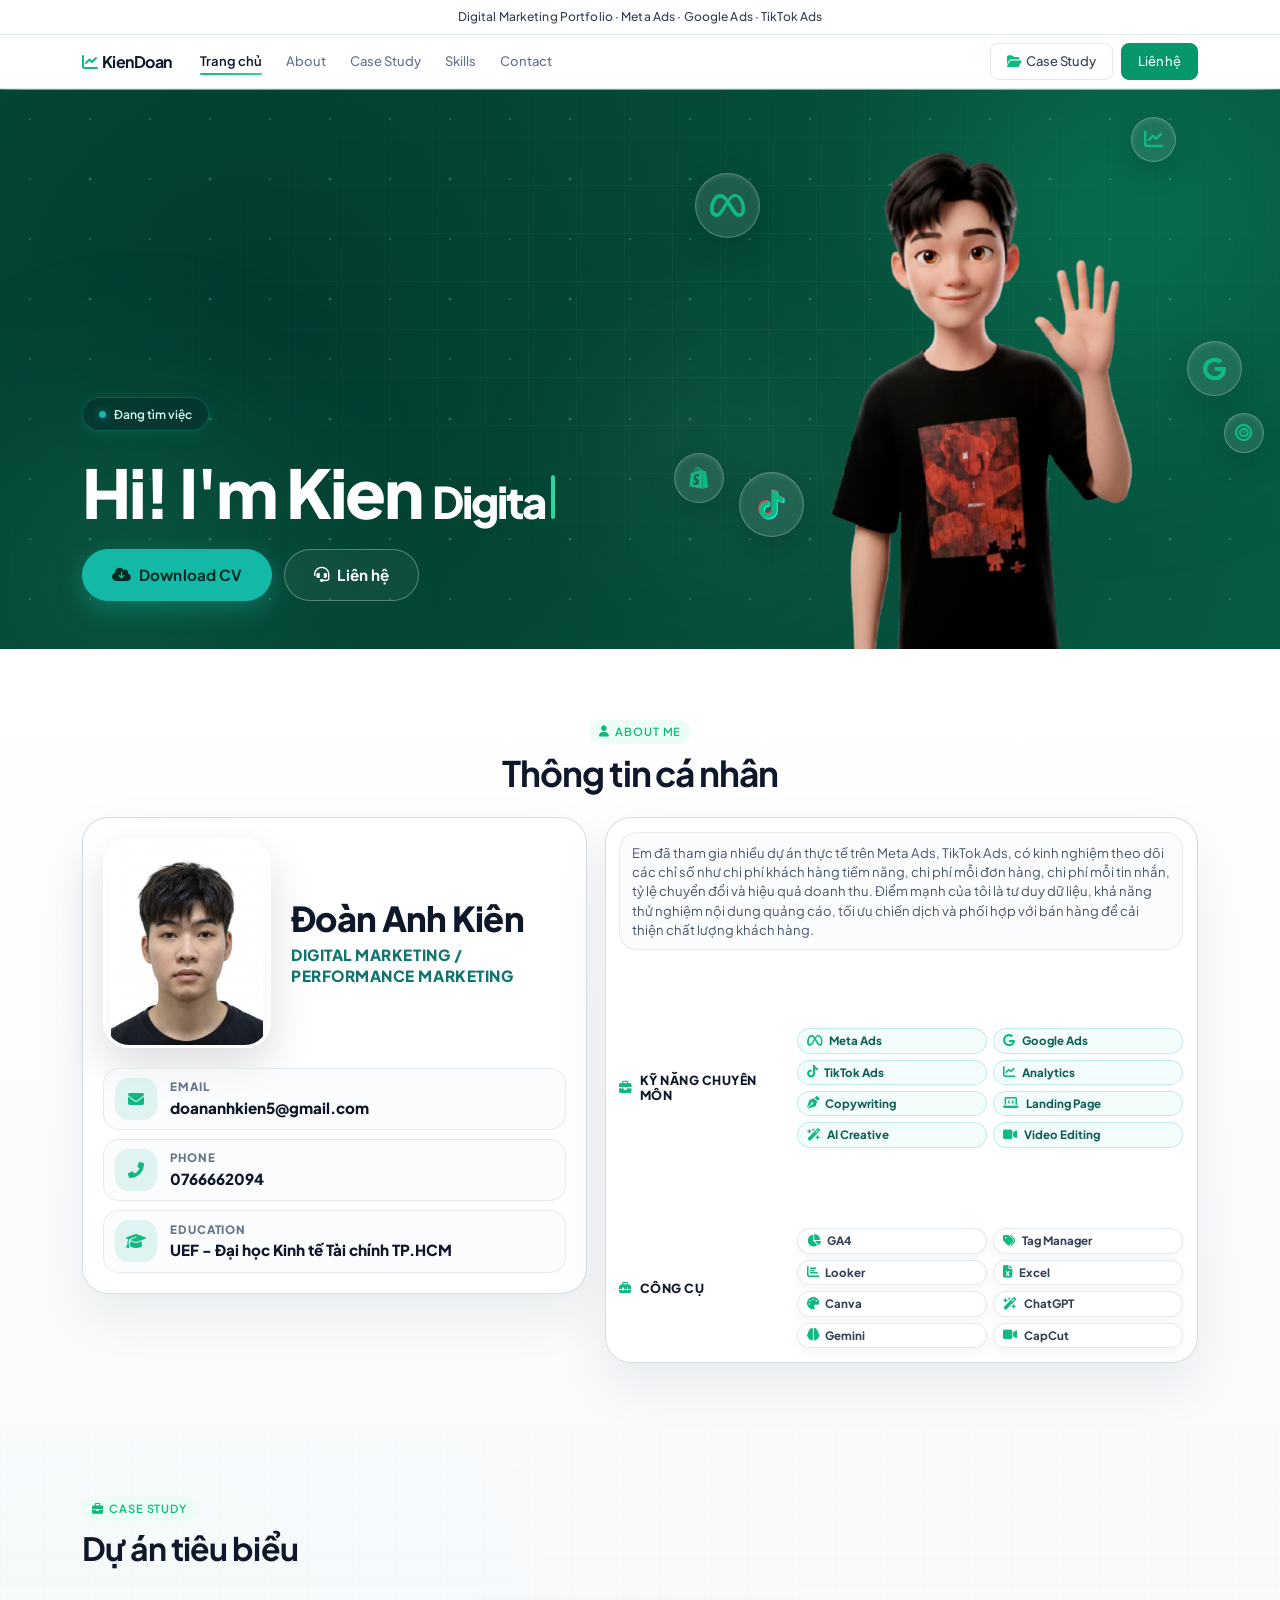
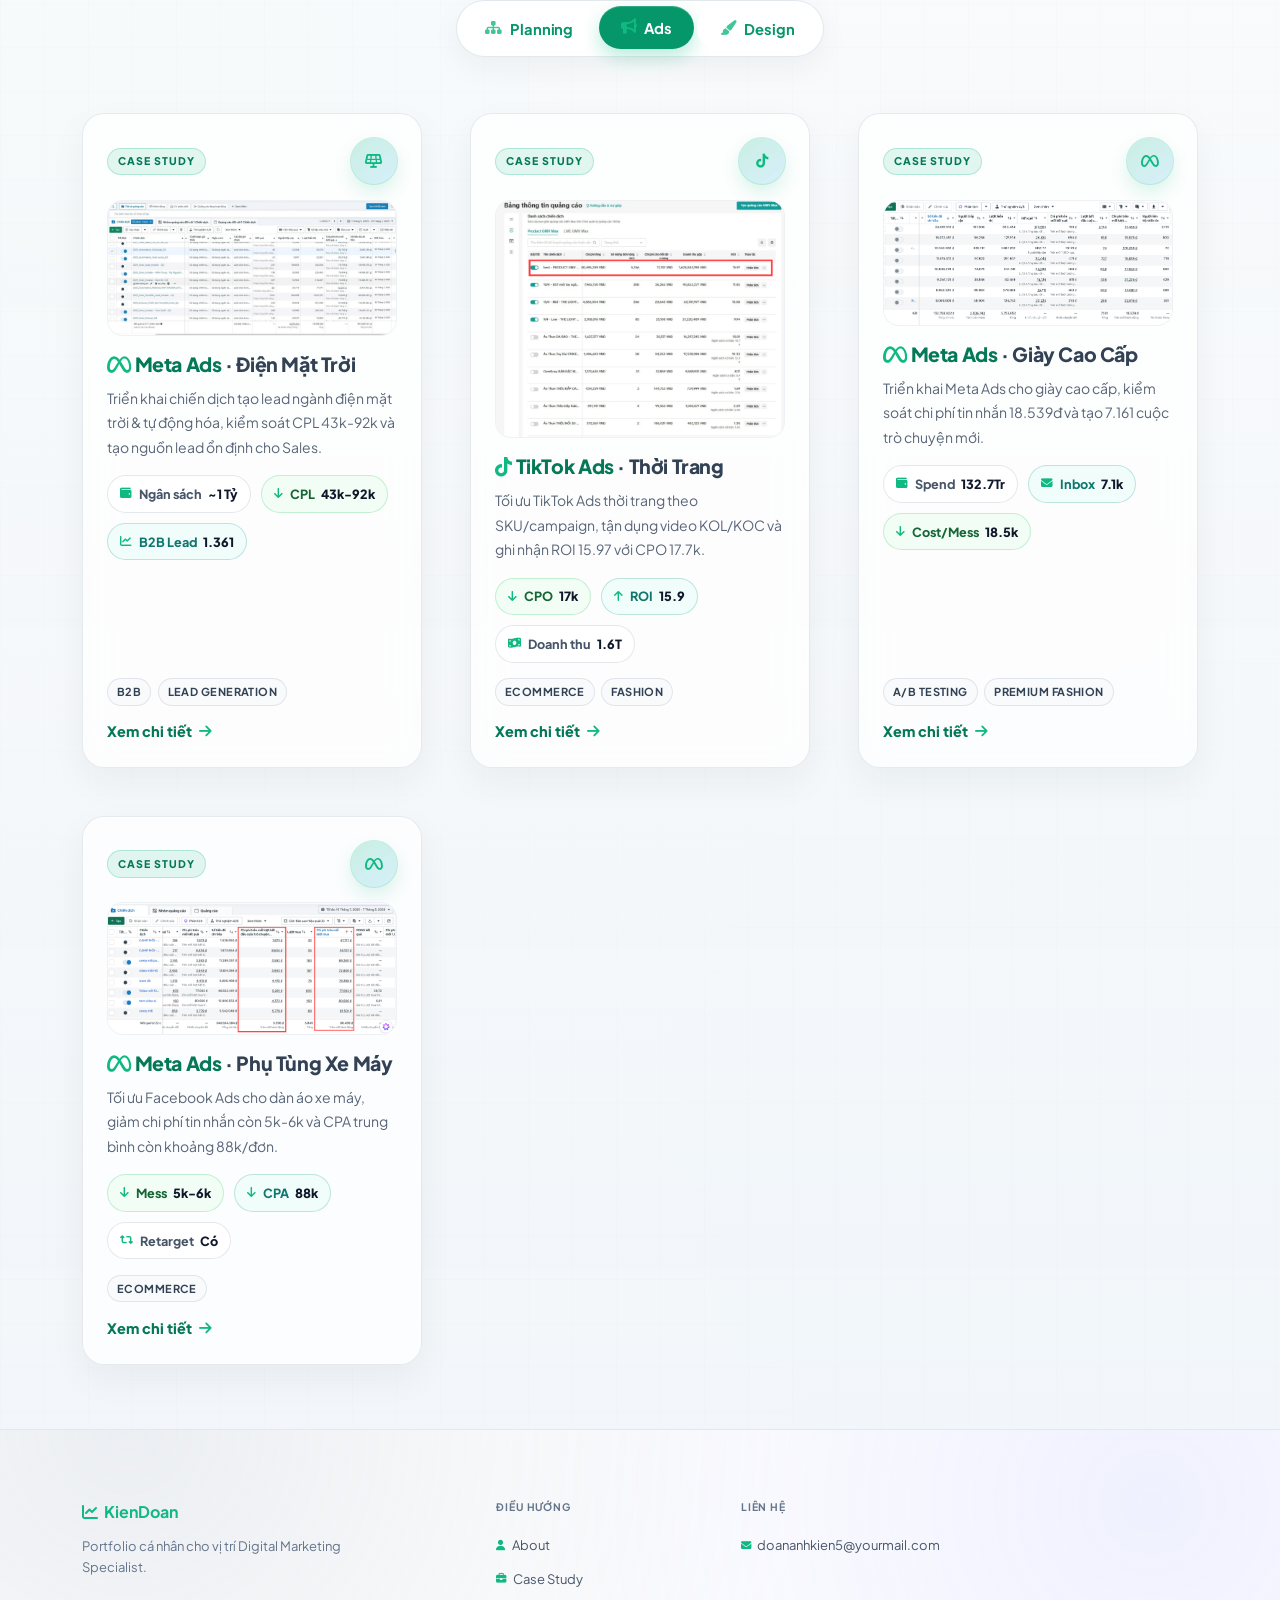
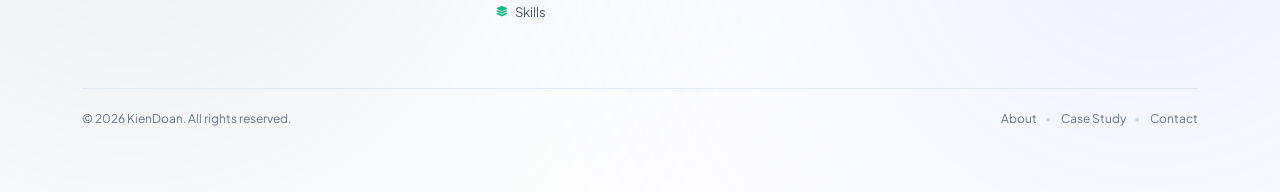
==== index.html @ 092d6418 "Update index.html" ====
<!DOCTYPE html>
<html lang="vi">

<head>
    <!-- Event snippet for Lượt mua hàng conversion page
In your html page, add the snippet and call gtag_report_conversion when someone clicks on the chosen link or button. -->

    <!-- Google tag (gtag.js) -->
    <script async src="https://www.googletagmanager.com/gtag/js?id=AW-17994865729"></script>
    <script>
        window.dataLayer = window.dataLayer || [];
        function gtag() { dataLayer.push(arguments); }
        gtag('js', new Date());

        gtag('config', 'AW-17994865729');
    </script>
    <meta charset="UTF-8">
    <link rel="icon" type="image/svg+xml" href="assets/img/favicon.svg">
    <meta name="viewport" content="width=device-width,initial-scale=1.0">
    <title>Portfolio | Kien Doan </title>
    <meta name="description"
        content="Portfolio cá nhân của Kien Doan - Digital Marketing Specialist. Meta Ads, Google Ads, TikTok Ads, tracking và tối ưu chuyển đổi.">
    <meta name="keywords"
        content="portfolio digital marketing, digital marketing specialist, meta ads, google ads, tiktok ads, conversion optimization">
    <meta name="author" content="Kien Doan">
    <meta name="robots" content="index, follow">
    <meta name="revisit-after" content="1 day">
    <meta name="language" content="Vietnamese">
    <meta name="geo.region" content="VN">
    <meta name="geo.country" content="Vietnam">

    <!-- Open Graph (Facebook/Zalo) -->
    <meta property="og:type" content="website">
    <meta property="og:url" content="https://kiendoan.com/">
    <meta property="og:title" content="Portfolio | Kien Doan - Digital Marketing Specialist">
    <meta property="og:description"
        content="Case study thực chiến về Meta Ads, Google Ads, TikTok Ads và tối ưu chuyển đổi.">
    <meta property="og:image" content="https://kiendoan.com/assets/img/favicon.svg">
    <meta property="og:site_name" content="Kien Doan Portfolio">
    <meta property="og:locale" content="vi_VN">

    <!-- Twitter Card -->
    <meta name="twitter:card" content="summary_large_image">
    <meta name="twitter:url" content="https://kiendoan.com/">
    <meta name="twitter:title" content="Portfolio | Kien Doan - Digital Marketing Specialist">
    <meta name="twitter:description"
        content="Portfolio cá nhân với dự án thực chiến và KPI rõ ràng cho nhà tuyển dụng.">
    <meta name="twitter:image" content="https://kiendoan.com/assets/img/og-image.png">

    <!-- Canonical URL -->
    <link rel="canonical" href="https://kiendoan.com/">

    <!-- Preconnect & Preload -->
    <link rel="preconnect" href="https://fonts.googleapis.com">
    <link rel="preconnect" href="https://fonts.gstatic.com" crossorigin>
    <link rel="preload"
        href="https://fonts.googleapis.com/css2?family=Plus+Jakarta+Sans:wght@300;400;500;600;700;800;900&display=swap"
        as="style">
    <link
        href="https://fonts.googleapis.com/css2?family=Plus+Jakarta+Sans:wght@300;400;500;600;700;800;900&display=swap"
        rel="stylesheet">
    <!-- Google tag (gtag.js) -->
    <script async src="https://www.googletagmanager.com/gtag/js?id=AW-17994865729"></script>
    <script>
        window.dataLayer = window.dataLayer || [];
        function gtag() { dataLayer.push(arguments); }
        gtag('js', new Date());

        gtag('config', 'AW-17994865729');
    </script>
    <!-- Schema.org Person -->
    <script type="application/ld+json">
    {
      "@context": "https://schema.org",
      "@type": "Person",
      "name": "Kien Doan",
      "url": "https://kiendoan.com",
      "logo": "https://kiendoan.com/assets/img/favicon.svg",
      "description": "Digital Marketing Specialist với kinh nghiệm Meta Ads, Google Ads, TikTok Ads và tối ưu chuyển đổi.",
      "sameAs": [
        "https://www.facebook.com/kiendoan"
      ],
      "contactPoint": {
        "@type": "ContactPoint",
        "email": "hello@yourmail.com",
        "contactType": "business",
        "availableLanguage": "Vietnamese"
      },
      "address": {
        "@type": "PostalAddress",
        "addressCountry": "VN",
        "addressRegion": "Ho Chi Minh City"
      }
    }
    </script>

    <link href="https://cdn.jsdelivr.net/npm/bootstrap@5.3.3/dist/css/bootstrap.min.css" rel="stylesheet">
    <link href="https://cdnjs.cloudflare.com/ajax/libs/font-awesome/6.5.1/css/all.min.css" rel="stylesheet">
    <link href="assets/css/styles.css" rel="stylesheet">
    <style>
        .hero-bubble {
            position: absolute;
            background: rgba(255, 255, 255, 0.1);
            backdrop-filter: blur(8px);
            border: 1px solid rgba(255, 255, 255, 0.2);
            box-shadow: 0 8px 32px rgba(16, 185, 129, 0.2);
            display: flex;
            align-items: center;
            justify-content: center;
            animation: floatBubble ease-in-out infinite;
            z-index: 1;
            /* Stay behind content which is z-index:2 */
            border-radius: 50%;
            opacity: 1;
            /* Lower opacity for background effect */
        }

        .bubble-1 {
            top: 8%;
            right: 5%;
            width: 80px;
            height: 80px;
            padding: 12px;
            animation-duration: 6s;
        }

        .bubble-2 {
            top: 30%;
            right: 3%;
            width: 60px;
            height: 60px;
            padding: 8px;
            animation-duration: 5s;
            animation-delay: 1s;
        }

        .bubble-3 {
            bottom: 8%;
            right: 4%;
            width: 75px;
            height: 75px;
            padding: 12px;
            animation-duration: 7s;
            animation-delay: 2s;
        }

        .bubble-4 {
            top: 15%;
            right: 12%;
            width: 65px;
            height: 65px;
            padding: 10px;
            animation-duration: 6.5s;
            animation-delay: 0.5s;
        }

        .bubble-5 {
            bottom: 25%;
            right: 10%;
            width: 55px;
            height: 55px;
            padding: 8px;
            animation-duration: 5.5s;
            animation-delay: 1.5s;
        }

        @media (max-width: 991px) {
            .bubble-1 {
                top: 8%;
                right: 5%;
                width: 55px;
                height: 55px;
                padding: 8px;
            }

            .bubble-2 {
                top: 25%;
                right: 8%;
                width: 45px;
                height: 45px;
                padding: 6px;
            }

            .bubble-3 {
                bottom: 15%;
                right: 10%;
                width: 50px;
                height: 50px;
                padding: 8px;
            }

            .bubble-4 {
                display: none !important;
            }

            .bubble-5 {
                display: none !important;
            }
        }

        @media (max-width: 767px) {
            .hero-bubble {
                display: none !important;
            }
        }

        .hero-bubble img {
            width: 100%;
            height: 100%;
            object-fit: contain;
        }

        /* ── Portfolio hero avatar (static image) ───────────────────── */
        .hero-avatar-wrap {
            width: 100%;
            display: flex;
            justify-content: center;
            align-items: flex-end;
        }

        .hero-avatar-img {
            pointer-events: none;
            width: min(420px, 95%);
            max-height: 560px;
            height: auto;
            display: block;
            object-fit: contain;
            border: 0 !important;
            outline: 0 !important;
            box-shadow: none !important;
            border-radius: 0 !important;
            background: transparent !important;
            animation: none !important;
            filter: none !important;
            mix-blend-mode: normal !important;
        }

        @media (max-width: 991px) {
            .hero-avatar-img {
                width: min(340px, 88vw);
                max-height: 420px;
            }
        }

        @keyframes floatBubble {
            0% {
                transform: translateY(0) rotate(-5deg) scale(1);
            }

            50% {
                transform: translateY(-25px) rotate(5deg) scale(1.05);
            }

            100% {
                transform: translateY(0) rotate(-5deg) scale(1);
            }
        }

        /* ── Case study cards (home) ─────────────────────────────── */
        .case-study-section {
            background:
                linear-gradient(180deg, rgba(248, 250, 252, 0.92) 0%, rgba(241, 245, 249, 0.9) 100%),
                radial-gradient(circle at 10% 15%, rgba(16, 185, 129, 0.08), transparent 36%),
                radial-gradient(circle at 90% 80%, rgba(56, 189, 248, 0.08), transparent 42%);
            position: relative;
            overflow: hidden;
        }

        .case-study-section::before {
            content: "";
            position: absolute;
            inset: 0;
            background-image:
                linear-gradient(rgba(148, 163, 184, 0.08) 1px, transparent 1px),
                linear-gradient(90deg, rgba(148, 163, 184, 0.08) 1px, transparent 1px);
            background-size: 44px 44px;
            opacity: 0.22;
            pointer-events: none;
        }

        .case-study-section .container {
            position: relative;
            z-index: 1;
        }

        .cs-card {
            border: 1px solid rgba(148, 163, 184, 0.22);
            border-radius: 22px;
            background: rgba(255, 255, 255, 0.74);
            backdrop-filter: blur(16px);
            -webkit-backdrop-filter: blur(16px);
            box-shadow: 0 14px 36px rgba(2, 44, 34, 0.05), inset 0 1px 0 rgba(255, 255, 255, 0.6);
            padding: 1.5rem;
            height: 100%;
            transition: all 400ms cubic-bezier(0.4, 0, 0.2, 1);
            position: relative;
            overflow: hidden;
            transform: translateY(18px);
            opacity: 0;
            display: flex;
            flex-direction: column;
        }

        .cs-card.is-visible {
            transform: translateY(0);
            opacity: 1;
            transition-delay: var(--cs-delay, 0ms);
        }

        .cs-card::before {
            content: '';
            position: absolute;
            inset: 0;
            background:
                radial-gradient(circle at 15% 10%, rgba(16, 185, 129, .14), transparent 40%),
                radial-gradient(circle at 90% 30%, rgba(14, 165, 233, .12), transparent 48%);
            opacity: 0;
            transition: opacity 400ms ease;
            pointer-events: none;
            z-index: 0;
        }

        .cs-card::after {
            content: '';
            position: absolute;
            top: 0;
            left: -150%;
            width: 50%;
            height: 100%;
            background: linear-gradient(to right,
                    rgba(255, 255, 255, 0) 0%,
                    rgba(255, 255, 255, 0.5) 50%,
                    rgba(255, 255, 255, 0) 100%);
            transform: skewX(-25deg);
            z-index: 10;
            pointer-events: none;
        }

        .cs-card:hover {
            transform: translateY(-8px) scale(1.02);
            border-color: rgba(16, 185, 129, 0.4);
            box-shadow: 0 30px 60px rgba(2, 44, 34, 0.12), inset 0 1px 0 rgba(255, 255, 255, 0.9), 0 0 20px rgba(16, 185, 129, 0.1);
        }

        .cs-card:hover::before {
            opacity: 1;
        }

        .cs-card:hover::after {
            animation: card-shine 0.8s ease-out forwards;
        }

        .cs-card.ai-design-card {
            border-color: rgba(139, 92, 246, 0.22);
            background:
                linear-gradient(180deg, rgba(255, 255, 255, 0.84), rgba(248, 250, 252, 0.78)),
                radial-gradient(circle at 85% 12%, rgba(139, 92, 246, 0.12), transparent 34%);
        }

        .cs-card.ai-design-card::before {
            background:
                radial-gradient(circle at 20% 12%, rgba(139, 92, 246, .16), transparent 40%),
                radial-gradient(circle at 84% 36%, rgba(20, 184, 166, .14), transparent 48%);
        }

        .cs-card.ai-design-card:hover {
            border-color: rgba(139, 92, 246, 0.38);
            box-shadow: 0 30px 60px rgba(76, 29, 149, 0.12), inset 0 1px 0 rgba(255, 255, 255, 0.9), 0 0 20px rgba(139, 92, 246, 0.10);
        }

        @keyframes card-shine {
            100% {
                left: 200%;
            }
        }

        .cs-card-link {
            position: absolute;
            inset: 0;
            z-index: 1;
            border-radius: inherit;
            border: 0;
            background: transparent;
            padding: 0;
            cursor: pointer;
        }

        .cs-top {
            display: flex;
            align-items: center;
            justify-content: space-between;
            gap: .85rem;
            margin-bottom: .95rem;
            position: relative;
            z-index: 2;
        }

        .cs-badge {
            display: inline-flex;
            align-items: center;
            gap: .3rem;
            padding: .28rem .62rem;
            border-radius: 999px;
            background: rgba(16, 185, 129, .12);
            border: 1px solid rgba(16, 185, 129, .24);
            color: var(--primary-700);
            font-weight: 800;
            font-size: .66rem;
            letter-spacing: .1em;
            text-transform: uppercase;
        }

        .cs-icon {
            width: 46px;
            height: 46px;
            border-radius: 999px;
            background: linear-gradient(145deg, rgba(16, 185, 129, .22), rgba(14, 165, 233, .16));
            color: var(--primary-800);
            display: flex;
            align-items: center;
            justify-content: center;
            flex: 0 0 auto;
            box-shadow: 0 0 0 1px rgba(16, 185, 129, 0.22), 0 8px 18px rgba(16, 185, 129, 0.16);
            transition: transform 260ms var(--ease-out), box-shadow 260ms var(--ease-out);
        }

        .cs-card:hover .cs-icon {
            transform: scale(1.08) rotate(-6deg);
            box-shadow: 0 0 0 1px rgba(16, 185, 129, 0.28), 0 14px 28px rgba(16, 185, 129, 0.24);
        }

        .cs-title {
            font-size: 1.22rem;
            font-weight: 900;
            letter-spacing: -.02em;
            margin: 0 0 .55rem;
            position: relative;
            z-index: 2;
            line-height: 1.35;
        }

        .cs-title .cs-keyword {
            color: var(--primary-700);
        }

        .cs-visual {
            position: relative;
            border-radius: 16px;
            overflow: hidden;
            min-height: 126px;
            margin-bottom: 0.95rem;
            border: 1px solid rgba(255, 255, 255, 0.45);
            background: linear-gradient(135deg, rgba(15, 23, 42, 0.08), rgba(16, 185, 129, 0.18));
            z-index: 2;
        }

        .cs-visual img {
            transition: transform 500ms cubic-bezier(0.4, 0, 0.2, 1);
        }

        .cs-card:hover .cs-visual img {
            transform: scale(1.08);
        }

        .cs-visual::before {
            content: "";
            position: absolute;
            inset: 0;
            background:
                radial-gradient(circle at 80% 25%, rgba(255, 255, 255, 0.38), transparent 35%),
                radial-gradient(circle at 15% 80%, rgba(255, 255, 255, 0.24), transparent 45%);
            pointer-events: none;
        }

        .cs-visual-icon {
            position: absolute;
            right: 12px;
            top: 12px;
            width: 40px;
            height: 40px;
            border-radius: 12px;
            background: rgba(255, 255, 255, 0.26);
            border: 1px solid rgba(255, 255, 255, 0.44);
            display: flex;
            align-items: center;
            justify-content: center;
            color: #0f172a;
            font-size: 1.1rem;
        }

        .cs-visual-chart {
            position: absolute;
            left: 14px;
            right: 14px;
            bottom: 14px;
            display: flex;
            align-items: flex-end;
            gap: 7px;
        }

        .cs-visual-chart span {
            flex: 1;
            border-radius: 999px;
            background: linear-gradient(180deg, rgba(255, 255, 255, 0.92), rgba(226, 232, 240, 0.92));
            border: 1px solid rgba(255, 255, 255, 0.6);
        }

        .cs-visual-chart span:nth-child(1) {
            height: 22px;
        }

        .cs-visual-chart span:nth-child(2) {
            height: 34px;
        }

        .cs-visual-chart span:nth-child(3) {
            height: 52px;
        }

        .cs-visual-chart span:nth-child(4) {
            height: 64px;
        }

        .cs-visual-chart span:nth-child(5) {
            height: 44px;
        }

        .cs-card:hover .cs-visual-chart span {
            filter: brightness(1.04);
        }

        .cs-visual.meta {
            background: linear-gradient(135deg, rgba(59, 130, 246, 0.24), rgba(147, 197, 253, 0.2));
        }

        .cs-visual.google {
            background: linear-gradient(135deg, rgba(34, 197, 94, 0.2), rgba(59, 130, 246, 0.24));
        }

        .cs-visual.tiktok {
            background: linear-gradient(135deg, rgba(20, 184, 166, 0.2), rgba(15, 23, 42, 0.2));
        }

        .cs-visual.ai-poster-thumb {
            min-height: 178px;
            display: grid;
            place-items: center;
            padding: .75rem;
            border: 1px solid rgba(139, 92, 246, 0.2);
            background:
                radial-gradient(circle at 80% 20%, rgba(139, 92, 246, 0.16), transparent 35%),
                linear-gradient(135deg, rgba(248, 250, 252, 0.96), rgba(245, 243, 255, 0.92));
        }

        .cs-visual.ai-poster-thumb::before {
            opacity: .18;
        }

        .cs-visual.ai-poster-thumb img {
            position: relative;
            z-index: 2;
            width: auto;
            max-width: 100%;
            height: 156px;
            object-fit: contain;
            border-radius: 12px;
            box-shadow: 0 18px 34px rgba(76, 29, 149, 0.18);
        }

        .cs-desc {
            color: rgba(71, 85, 105, 0.9);
            margin: 0 0 1rem;
            line-height: 1.75;
            position: relative;
            z-index: 2;
        }

        .cs-kpis {
            display: flex;
            flex-wrap: wrap;
            gap: .62rem;
            margin-bottom: .95rem;
            position: relative;
            z-index: 2;
        }

        .cs-kpi {
            display: inline-flex;
            align-items: center;
            gap: .38rem;
            padding: .48rem .78rem;
            border-radius: 999px;
            background: rgba(255, 255, 255, 0.88);
            border: 1px solid rgba(148, 163, 184, 0.25);
            color: var(--gray-700);
            font-weight: 750;
            font-size: .79rem;
            transition: transform 220ms var(--ease-out), box-shadow 220ms var(--ease-out), border-color 220ms var(--ease-out);
        }

        .cs-kpi strong {
            color: var(--gray-900);
        }

        .cs-kpi.up {
            color: #0f766e;
            border-color: rgba(13, 148, 136, 0.24);
            background: rgba(240, 253, 250, 0.9);
        }

        .cs-kpi.cost {
            color: #166534;
            border-color: rgba(34, 197, 94, 0.24);
            background: rgba(240, 253, 244, 0.9);
        }

        .cs-kpi.neutral {
            color: #475569;
        }

        .cs-kpi i {
            font-size: 0.72rem;
        }

        .cs-card:hover .cs-kpi {
            transform: translateY(-1px);
            border-color: rgba(16, 185, 129, 0.28);
            box-shadow: 0 8px 18px rgba(2, 44, 34, 0.08);
        }

        .cs-tags {
            display: flex;
            flex-wrap: wrap;
            gap: 0.4rem;
            margin-top: auto;
            margin-bottom: .9rem;
            position: relative;
            z-index: 2;
        }

        .cs-tag {
            display: inline-flex;
            align-items: center;
            border-radius: 999px;
            padding: 0.25rem 0.56rem;
            font-size: 0.69rem;
            font-weight: 700;
            letter-spacing: 0.04em;
            text-transform: uppercase;
            color: var(--gray-700);
            background: rgba(248, 250, 252, 0.92);
            border: 1px solid rgba(148, 163, 184, 0.24);
        }

        .cs-action {
            display: inline-flex;
            align-items: center;
            gap: .45rem;
            font-weight: 800;
            font-size: .9rem;
            color: var(--primary-700);
            text-decoration: none;
            position: relative;
            z-index: 2;
            width: fit-content;
            transition: color 220ms var(--ease-out);
        }

        .cs-action::after {
            content: "";
            position: absolute;
            left: 0;
            bottom: -2px;
            height: 2px;
            width: 0;
            background: currentColor;
            transition: width 220ms var(--ease-out);
        }

        .cs-action i {
            transition: transform 220ms var(--ease-out);
        }

        .cs-card:hover .cs-action {
            color: var(--primary-600);
        }

        .cs-card:hover .cs-action::after {
            width: 100%;
        }

        .cs-card:hover .cs-action i {
            transform: translateX(4px);
        }

        @media (max-width: 767px) {
            .cs-card {
                border-radius: 18px;
                padding: 1.2rem;
            }

            .cs-title {
                font-size: 1.12rem;
            }
        }

        /* Compact About */
        .about-compact {
            padding: clamp(2rem, 4vw, 3.2rem) 0;
            background:
                linear-gradient(180deg, #ffffff 0%, rgba(248, 250, 252, 0.9) 100%);
        }

        .about-compact .section-header {
            margin-bottom: clamp(1rem, 2vw, 1.45rem);
        }

        .about-compact .section-header h2 {
            font-size: clamp(1.55rem, 3vw, 2.2rem);
            margin-bottom: 0;
        }

        .about-compact-grid {
            display: grid;
            grid-template-columns: minmax(360px, 0.92fr) minmax(0, 1.08fr);
            gap: clamp(.85rem, 1.5vw, 1.1rem);
            align-items: start;
        }

        .about-profile-card,
        .about-detail-card {
            border: 1px solid rgba(203, 213, 225, 0.82);
            border-radius: 26px;
            background: rgba(255, 255, 255, 0.96);
            box-shadow: 0 22px 54px rgba(15, 23, 42, 0.07);
            padding: clamp(1rem, 1.8vw, 1.25rem);
            transition: transform .22s ease, box-shadow .22s ease, border-color .22s ease;
            align-self: start;
            height: fit-content;
            min-height: 0;
        }

        .about-profile-card:hover,
        .about-detail-card:hover {
            transform: translateY(-3px);
            border-color: rgba(20, 184, 166, 0.28);
            box-shadow: 0 28px 64px rgba(15, 23, 42, 0.1);
        }

        .about-profile-card {
            display: flex;
            flex-direction: column;
            justify-content: flex-start;
        }

        .about-profile-head {
            display: grid;
            grid-template-columns: clamp(136px, 28vw, 168px) minmax(0, 1fr);
            align-items: center;
            gap: clamp(.9rem, 2vw, 1.25rem);
            margin-bottom: clamp(.9rem, 1.8vw, 1.2rem);
        }

        .about-avatar {
            width: 100%;
            aspect-ratio: 4 / 5;
            border-radius: 26px;
            overflow: hidden;
            border: 3px solid #fff;
            box-shadow: 0 20px 44px rgba(15, 23, 42, 0.14);
            background: linear-gradient(180deg, #ffffff 0%, #f8fafc 100%);
            display: flex;
            align-items: center;
            justify-content: center;
        }

        .about-avatar img {
            width: 100%;
            height: 100%;
            object-fit: contain;
            object-position: center center;
            display: block;
        }

        .about-identity {
            min-width: 0;
        }

        .about-name {
            margin: 0;
            color: var(--gray-900);
            font-size: clamp(1.55rem, 3.1vw, 2.15rem);
            font-weight: 900;
            letter-spacing: -0.02em;
            line-height: 1.05;
        }

        .about-role {
            margin-top: .55rem;
            color: #0f766e;
            font-size: clamp(.78rem, 1.5vw, .96rem);
            font-weight: 800;
            letter-spacing: .035em;
            line-height: 1.35;
            text-transform: uppercase;
        }

        .about-info-list {
            display: grid;
            gap: .55rem;
            margin: 0;
        }

        .about-info-item {
            display: grid;
            grid-template-columns: 42px minmax(0, 1fr);
            gap: .85rem;
            align-items: center;
            color: var(--gray-700);
            font-size: .95rem;
            line-height: 1.38;
            border: 1px solid rgba(226, 232, 240, 0.82);
            border-radius: 16px;
            background: rgba(248, 250, 252, 0.58);
            padding: .58rem .68rem;
            transition: transform .18s ease, border-color .18s ease, background .18s ease;
        }

        .about-info-item:hover {
            transform: translateX(4px);
            border-color: rgba(20, 184, 166, 0.32);
            background: rgba(240, 253, 250, 0.72);
        }

        .about-info-item i {
            width: 42px;
            height: 42px;
            display: inline-flex;
            align-items: center;
            justify-content: center;
            border-radius: 14px;
            color: #10b981;
            background: rgba(20, 184, 166, 0.12);
            font-size: 1rem;
        }

        .about-info-item span {
            display: block;
            color: var(--gray-500);
            font-size: .72rem;
            font-weight: 850;
            text-transform: uppercase;
            letter-spacing: .07em;
            margin-bottom: .18rem;
        }

        .about-info-item strong {
            color: var(--gray-900);
            font-weight: 800;
            overflow-wrap: anywhere;
        }

        .about-detail-card {
            display: grid;
            align-content: start;
            gap: .7rem;
        }

        .about-summary {
            margin: 0;
            color: #475569;
            font-size: .9rem;
            line-height: 1.62;
            max-width: none;
            border: 1px solid rgba(226, 232, 240, 0.86);
            border-radius: 18px;
            background: rgba(248, 250, 252, 0.62);
            padding: .72rem .85rem;
        }

        .about-skill-cloud {
            display: grid;
            grid-template-columns: repeat(2, minmax(0, 1fr));
            gap: .42rem;
        }

        .about-skill-layout {
            display: grid;
            grid-template-columns: 1fr;
            gap: .55rem;
            align-items: start;
            margin: 0;
        }

        .about-skill-section {
            margin: 0;
            border: 0;
            border-radius: 0;
            background: transparent;
            padding: 0;
            display: grid;
            grid-template-columns: 170px minmax(0, 1fr);
            gap: .55rem;
            align-items: center;
        }

        .about-skill-section+.about-skill-section {
            padding-top: .55rem;
            border-top: 1px solid rgba(226, 232, 240, 0.9);
        }

        .about-mini-title {
            margin: 0;
            color: var(--gray-900);
            font-size: .82rem;
            font-weight: 850;
            letter-spacing: .04em;
            text-transform: uppercase;
            display: flex;
            align-items: center;
            gap: .5rem;
        }

        .about-mini-title i {
            color: #0f766e;
        }

        .about-skill-chip {
            display: inline-flex;
            align-items: center;
            justify-content: flex-start;
            gap: .42rem;
            border: 1px solid rgba(20, 184, 166, 0.22);
            border-radius: 999px;
            background: rgba(240, 253, 250, 0.76);
            color: #115e59;
            padding: .42rem .68rem;
            font-size: .78rem;
            font-weight: 750;
            line-height: 1;
            transition: transform .18s ease, border-color .18s ease, background .18s ease;
        }

        .about-skill-chip i {
            font-size: .78rem;
            color: #0f766e;
        }

        .about-skill-chip:hover,
        .about-tool-chip:hover {
            transform: translateY(-2px);
            border-color: rgba(20, 184, 166, 0.4);
            background: rgba(240, 253, 250, 0.95);
        }

        .about-tool-chip {
            display: inline-flex;
            align-items: center;
            justify-content: flex-start;
            gap: .42rem;
            border: 1px solid rgba(226, 232, 240, 0.95);
            border-radius: 999px;
            background: #fff;
            color: var(--gray-700);
            padding: .4rem .64rem;
            font-size: .76rem;
            font-weight: 750;
            line-height: 1;
            box-shadow: 0 6px 14px rgba(15, 23, 42, 0.04);
            transition: transform .18s ease, border-color .18s ease, background .18s ease;
        }

        .about-tool-chip i {
            color: #0f766e;
            font-size: .78rem;
        }

        .about-skill-chip,
        .about-tool-chip {
            width: 100%;
        }

        @media (max-width: 1199px) {
            .about-compact-grid {
                grid-template-columns: minmax(320px, .95fr) minmax(0, 1.05fr);
            }
        }

        @media (max-width: 991px) {
            .about-compact-grid {
                grid-template-columns: 1fr;
            }

            .about-profile-card,
            .about-detail-card {
                border-radius: 22px;
            }

            .about-profile-head {
                grid-template-columns: 148px minmax(0, 1fr);
            }
        }

        @media (max-width: 575px) {
            .about-profile-head {
                grid-template-columns: 124px minmax(0, 1fr);
                align-items: center;
                gap: 1rem;
            }

            .about-avatar {
                border-radius: 20px;
            }

            .about-name {
                font-size: clamp(1.25rem, 7vw, 1.55rem);
            }

            .about-summary {
                font-size: .86rem;
                line-height: 1.58;
                padding: .82rem .88rem;
            }

            .about-skill-layout {
                grid-template-columns: 1fr;
                gap: .55rem;
            }

            .about-info-item {
                grid-template-columns: 38px minmax(0, 1fr);
                padding: .65rem;
            }

            .about-info-item i {
                width: 38px;
                height: 38px;
            }
        }

        /* ── Filter Group Premium Styling ───────────────────────────── */
        .filter-wrapper {
            display: flex;
            justify-content: center;
            margin-bottom: 3.5rem;
        }

        .filter-group {
            background: rgba(255, 255, 255, 0.85);
            border: 1px solid rgba(148, 163, 184, 0.25);
            padding: 0.4rem;
            border-radius: 999px;
            backdrop-filter: blur(16px);
            -webkit-backdrop-filter: blur(16px);
            box-shadow: 0 10px 30px rgba(2, 44, 34, 0.05), inset 0 1px 0 rgba(255, 255, 255, 0.6);
            display: inline-flex;
            gap: 0.2rem;
            flex-wrap: wrap;
            justify-content: center;
        }

        .filter-group .btn {
            border: none !important;
            font-weight: 700;
            font-size: 0.92rem;
            padding: 0.65rem 1.4rem;
            color: var(--gray-600);
            background: transparent;
            border-radius: 999px;
            transition: all 300ms cubic-bezier(0.4, 0, 0.2, 1);
            position: relative;
            z-index: 1;
            display: inline-flex;
            align-items: center;
            letter-spacing: -0.01em;
        }

        .filter-group .btn i {
            transition: transform 300ms cubic-bezier(0.4, 0, 0.2, 1);
            color: var(--primary-500);
            opacity: 0.8;
        }

        .filter-group .btn:hover {
            color: var(--gray-900);
            background: rgba(241, 245, 249, 0.8);
        }

        .filter-group .btn:hover i {
            transform: scale(1.15) rotate(-6deg);
            opacity: 1;
        }

        .filter-group .btn.active {
            color: #ffffff;
            background: linear-gradient(135deg, var(--primary-500), var(--primary-600));
            box-shadow: 0 8px 18px rgba(16, 185, 129, 0.28), inset 0 1px 1px rgba(255, 255, 255, 0.2);
            transform: translateY(-1px);
        }

        .filter-group .btn.active i {
            color: #ffffff;
            opacity: 1;
            transform: scale(1.05);
        }

        @media (max-width: 576px) {
            .filter-group {
                border-radius: 24px;
                padding: 0.5rem;
            }

            .filter-group .btn {
                padding: 0.55rem 1.1rem;
                font-size: 0.88rem;
            }
        }

        /* ── Typing Effect ──────────────────────────────────────────── */
        .typewriter-wrap {
            display: inline-flex;
            align-items: center;
            min-height: 1.2em;
            /* Keep height stable */
        }

        .typewriter-text {
            color: #ffffff;
            font-weight: 800;
        }

        .typewriter-cursor {
            display: inline-block;
            width: 4px;
            height: 1em;
            background-color: var(--primary-400);
            margin-left: 6px;
            animation: blinkCursor 0.8s step-end infinite;
            border-radius: 2px;
        }

        @keyframes blinkCursor {

            0%,
            100% {
                opacity: 1;
            }

            50% {
                opacity: 0;
            }
        }

        /* Mobile polish overrides */
        @media (max-width: 991.98px) {

            html,
            body {
                overflow-x: hidden;
            }

            .navbar-custom .navbar-collapse {
                max-height: calc(100vh - 92px);
                overflow-y: auto;
            }

            .navbar-custom .navbar-collapse .d-flex {
                display: grid !important;
                grid-template-columns: 1fr 1fr;
                gap: .5rem !important;
                margin-top: .65rem;
            }

            .navbar-custom .navbar-collapse .btn {
                width: 100%;
                justify-content: center;
            }

            .hero-section {
                min-height: auto;
                padding: clamp(2.25rem, 7vw, 3.25rem) 0 0 !important;
            }

            .hero-section .row {
                align-items: center !important;
                gap: 1.25rem !important;
            }

            .hero-section .col-lg-7 {
                padding-bottom: 0 !important;
            }

            .hero-section h1 {
                max-width: 11ch;
            }

            .hero-avatar-wrap {
                align-items: center;
                max-height: 360px;
                overflow: hidden;
            }

            .hero-avatar-img {
                width: min(300px, 82vw);
                max-height: 360px;
            }

            .glass-bubble,
            .data-ecosystem {
                display: none !important;
            }

            .about-compact-grid {
                grid-template-columns: 1fr;
                max-width: 760px;
                margin: 0 auto;
            }

            .case-study-section .row.g-5 {
                --bs-gutter-y: 1rem;
            }
        }

        @media (max-width: 767.98px) {
            .topbar {
                display: none;
            }

            .container {
                padding-left: 1rem;
                padding-right: 1rem;
            }

            .navbar-custom {
                padding: .45rem 0;
            }

            .hero-section {
                text-align: center;
                padding-top: 2rem !important;
            }

            .hero-section h1 {
                max-width: 100%;
                font-size: clamp(2rem, 13vw, 3.4rem) !important;
                line-height: .98;
                margin-bottom: .8rem;
            }

            .hero-section .hero-label {
                margin-bottom: .85rem;
            }

            .hero-section .hero-desc {
                max-width: 100% !important;
                margin-left: auto;
                margin-right: auto;
            }

            .hero-section .hero-actions {
                justify-content: center;
                width: 100%;
            }

            .hero-section .hero-actions .btn {
                flex: 1 1 150px;
                justify-content: center;
                min-width: 0;
                max-width: 220px;
            }

            .hero-avatar-wrap {
                max-height: 300px;
                margin-top: .25rem;
            }

            .hero-avatar-img {
                width: min(260px, 78vw);
                max-height: 310px;
            }

            .about-compact {
                padding: 1.45rem 0 !important;
            }

            .about-compact .section-header {
                margin-bottom: .75rem;
            }

            .about-profile-card,
            .about-detail-card {
                padding: .9rem;
                border-radius: 22px;
            }

            .about-detail-card {
                gap: .55rem;
            }

            .about-profile-head {
                gap: .85rem;
                margin-bottom: .85rem;
            }

            .about-info-list {
                gap: .55rem;
            }

            .about-info-item strong {
                overflow-wrap: anywhere;
            }

            .about-skill-cloud {
                gap: .45rem;
            }

            .about-skill-chip,
            .about-tool-chip {
                font-size: .74rem;
                padding: .36rem .58rem;
            }

            .filter-wrapper {
                margin-bottom: 1.35rem;
                justify-content: stretch;
            }

            .filter-group {
                width: 100%;
                display: grid;
                grid-template-columns: repeat(3, minmax(0, 1fr));
                border-radius: 18px;
                gap: .25rem;
            }

            .filter-group .btn {
                justify-content: center;
                padding: .52rem .35rem;
                font-size: .78rem;
                white-space: nowrap;
            }

            .filter-group .btn i {
                margin-right: .25rem !important;
            }

            .case-study-section {
                padding-top: 2.25rem !important;
                padding-bottom: 2.25rem !important;
            }

            .case-study-section .section-header {
                margin-bottom: 1.1rem;
                text-align: center;
            }

            .cs-card {
                padding: 1rem;
                border-radius: 18px;
            }

            .cs-top {
                margin-bottom: .7rem;
            }

            .cs-icon {
                width: 38px;
                height: 38px;
            }

            .cs-visual {
                min-height: 112px;
                border-radius: 14px;
                margin-bottom: .75rem;
            }

            .cs-title {
                font-size: 1rem !important;
            }

            .cs-desc {
                font-size: .84rem;
                line-height: 1.55;
                margin-bottom: .75rem;
            }

            .cs-kpis {
                gap: .4rem;
                margin-bottom: .75rem;
            }

            .cs-kpi {
                font-size: .7rem;
                padding: .38rem .52rem;
            }

            .cs-tags {
                flex-wrap: wrap;
            }
        }

        @media (max-width: 420px) {

            .navbar-custom .navbar-collapse .d-flex,
            .filter-group {
                grid-template-columns: 1fr;
            }

            .hero-section h1 {
                font-size: clamp(1.8rem, 12vw, 2.75rem) !important;
            }

            .hero-section .hero-actions {
                display: grid;
                grid-template-columns: 1fr;
            }

            .hero-section .hero-actions .btn {
                max-width: none;
                width: 100%;
            }

            .about-profile-head {
                grid-template-columns: 112px minmax(0, 1fr);
                align-items: center;
                gap: .9rem;
            }

            .about-role {
                font-size: .68rem;
                line-height: 1.35;
            }

            .about-info-item {
                grid-template-columns: 36px minmax(0, 1fr);
                gap: .62rem;
                font-size: .82rem;
            }

            .about-info-item i {
                width: 36px;
                height: 36px;
                font-size: .82rem;
            }
        }

        .about-detail-card {
            display: flex !important;
            flex-direction: column !important;
            justify-content: flex-start !important;
            align-content: flex-start !important;
            gap: .55rem !important;
            padding: .85rem !important;
            height: auto !important;
            min-height: 0 !important;
        }

        .about-detail-card .about-summary {
            font-size: .82rem;
            line-height: 1.48;
            padding: .6rem .72rem;
            margin: 0 !important;
        }

        .about-detail-card .about-skill-section {
            margin: 0 !important;
            padding: 0 !important;
            min-height: 0 !important;
            display: grid !important;
            grid-template-columns: 170px minmax(0, 1fr) !important;
            gap: .5rem !important;
            align-items: center !important;
            border: 0 !important;
            background: transparent !important;
        }

        .about-detail-card .about-skill-section+.about-skill-section {
            margin-top: 0 !important;
            padding-top: .48rem !important;
        }

        .about-detail-card .about-skill-layout {
            display: grid !important;
            grid-template-columns: 1fr !important;
            gap: .55rem !important;
            align-items: start !important;
            margin: 0 !important;
        }

        .about-detail-card .about-mini-title {
            margin: 0 !important;
            font-size: .78rem;
        }

        .about-detail-card .about-skill-cloud {
            display: grid !important;
            grid-template-columns: repeat(2, minmax(0, 1fr)) !important;
            gap: .38rem !important;
        }

        .about-detail-card .about-skill-chip,
        .about-detail-card .about-tool-chip {
            width: 100% !important;
            justify-content: flex-start !important;
            font-size: .72rem;
            padding: .34rem .52rem;
        }

        @media (max-width: 767px) {
            .about-detail-card .about-skill-section {
                grid-template-columns: 1fr !important;
                gap: .45rem !important;
            }

            .about-detail-card .about-mini-title {
                margin: 0 !important;
            }
        }

        @media (max-width: 420px) {
            .about-detail-card .about-skill-cloud {
                grid-template-columns: 1fr !important;
            }
        }
    </style>
</head>

<body>
    <div class="topbar">
        Digital Marketing Portfolio · Meta Ads · Google Ads · TikTok Ads
    </div>

    <nav class="navbar navbar-expand-lg navbar-custom sticky-top">
        <div class="container">
            <a class="navbar-brand" href="#home"><i class="fas fa-chart-line me-1"
                    style="color:var(--primary-500)"></i><span class="metallic-text">KienDoan</span></a>

            <button class="navbar-toggler border-0 order-lg-last" type="button" data-bs-toggle="collapse"
                data-bs-target="#navbarMain">
                <span class="navbar-toggler-icon"></span>
            </button>

            <div class="collapse navbar-collapse" id="navbarMain">
                <ul class="navbar-nav me-auto mb-2 mb-lg-0">
                    <li class="nav-item"><a class="nav-link active" href="#home">Trang chủ</a></li>
                    <li class="nav-item"><a class="nav-link" href="#about">About</a></li>
                    <li class="nav-item"><a class="nav-link" href="#case-study">Case Study</a></li>
                    <li class="nav-item"><a class="nav-link" href="#skills">Skills</a></li>
                    <li class="nav-item"><a class="nav-link" href="#contact">Contact</a></li>
                </ul>
                <div class="d-flex gap-2">
                    <a href="#case-study" class="btn btn-light btn-sm"><i class="fas fa-folder-open me-1"></i>Case
                        Study</a>
                    <a href="#contact" class="btn btn-primary btn-sm">Liên hệ</a>
                </div>
            </div>
        </div>
    </nav>

    <section class="hero-section" id="home">
        <div class="hero-orb hero-orb-1"></div>
        <div class="hero-orb hero-orb-2"></div>
        <div class="hero-orb hero-orb-3"></div>
        <div class="hero-grid"></div>
        <div class="hero-particles"></div>

        <div class="container position-relative" style="z-index:2">
            <div class="row align-items-end g-5">
                <div class="col-lg-7 pb-4 pb-lg-5">
                    <div class="hero-label">
                        <span class="pulse-dot"></span>
                        Đang tìm việc
                    </div>
                    <h1><span class="glow-text-title">Hi! I'm Kien <span class="gold-dot">
                                <span class="typewriter-wrap"
                                    style="font-size: 0.65em; display: inline-block; margin-top: 8px;">
                                    <span class="typewriter-text"></span><span class="typewriter-cursor"></span>
                                </span>
                    </h1>
                    <p class="hero-desc"
                        style="color: rgba(255,255,255,0.85); font-size: 1.05rem; line-height: 1.6; max-width: 500px;">

                    </p>
                    <div class="hero-actions">
                        <a href="Doan-Anh-Kien-CV.pdf" class="btn btn-primary btn-lg rounded-pill"
                            download="Doan-Anh-Kien-CV.pdf">
                            <i class="fa-solid fa-cloud-arrow-down me-2"></i>Download CV
                        </a>
                        <a href="#contact" class="btn btn-outline-light btn-lg rounded-pill">
                            <i class="fa-solid fa-headset me-2"></i>Liên hệ
                        </a>
                    </div>
                </div>
                <div class="col-lg-5 d-flex align-items-end justify-content-center">
                    <div class="hero-avatar-wrap position-relative">
                        <div class="data-ecosystem">
                            <div class="data-ecosystem-line"
                                style="top: 20%; left: 10%; width: 30%; transform: rotate(15deg);"></div>
                            <div class="data-ecosystem-line"
                                style="top: 50%; right: 5%; width: 40%; transform: rotate(-25deg); animation-delay: 1s;">
                            </div>
                            <div class="data-ecosystem-line"
                                style="bottom: 30%; left: 20%; width: 35%; transform: rotate(-10deg); animation-delay: 2s;">
                            </div>
                        </div>
                        <img src="assets/img/hero-avatar.png" alt="Kien Doan avatar" class="hero-avatar-img"
                            loading="lazy" style="position: relative; z-index: 2;">

                        <!-- Floating Glass Bubbles -->
                        <div class="glass-bubble bubble-meta">
                            <i class="fab fa-meta"></i>
                        </div>
                        <div class="glass-bubble bubble-google">
                            <i class="fab fa-google"></i>
                        </div>
                        <div class="glass-bubble bubble-tiktok">
                            <i class="fab fa-tiktok"></i>
                        </div>
                        <div class="glass-bubble bubble-analytics">
                            <i class="fas fa-chart-line"></i>
                        </div>
                        <div class="glass-bubble bubble-shopify">
                            <i class="fab fa-shopify"></i>
                        </div>
                        <div class="glass-bubble bubble-target">
                            <i class="fas fa-bullseye"></i>
                        </div>
                    </div>
                </div>
            </div>
        </div>
    </section>

    <section class="about-compact" id="about">
        <div class="container">
            <div class="section-header text-center">
                <span class="section-label"><i class="fas fa-user"></i> About Me</span>
                <h2>Thông tin cá nhân</h2>
            </div>
            <div class="about-compact-grid">
                <article class="about-profile-card">
                    <div class="about-profile-head">
                        <div class="about-avatar">
                            <img src="assets/img/kien.jpg" alt="Đoàn Anh Kiên" loading="lazy">
                        </div>
                        <div class="about-identity">
                            <h3 class="about-name">Đoàn Anh Kiên</h3>
                            <div class="about-role">Digital Marketing / Performance Marketing</div>
                        </div>
                    </div>

                    <div class="about-info-list">
                        <div class="about-info-item">
                            <i class="fas fa-envelope"></i>
                            <div><span>Email</span><strong>doananhkien5@gmail.com</strong></div>
                        </div>
                        <div class="about-info-item">
                            <i class="fas fa-phone-alt"></i>
                            <div><span>Phone</span><strong>0766662094</strong></div>
                        </div>
                        <div class="about-info-item">
                            <i class="fas fa-graduation-cap"></i>
                            <div><span>Education</span><strong>UEF - Đại học Kinh tế Tài chính TP.HCM</strong></div>
                        </div>
                    </div>
                </article>

                <article class="about-detail-card">
                    <p class="about-summary">
                        Em đã tham gia nhiều dự án thực tế trên Meta Ads, TikTok Ads, có kinh nghiệm theo dõi các chỉ số
                        như chi phí khách hàng tiềm năng, chi phí mỗi đơn hàng, chi phí mỗi tin nhắn, tỷ lệ chuyển đổi
                        và hiệu quả doanh thu. Điểm mạnh của tôi là tư duy dữ liệu, khả năng thử nghiệm nội dung quảng
                        cáo, tối ưu chiến dịch và phối hợp với bán hàng để cải thiện chất lượng khách hàng.
                    </p>

                    <div class="about-skill-layout">
                        <div class="about-skill-section" id="skills">
                            <h4 class="about-mini-title"><i class="fas fa-briefcase"></i>Kỹ năng chuyên môn</h4>
                            <div class="about-skill-cloud" aria-label="Kỹ năng chuyên môn">
                                <span class="about-skill-chip"><i class="fab fa-meta"></i>Meta Ads</span>
                                <span class="about-skill-chip"><i class="fab fa-google"></i>Google Ads</span>
                                <span class="about-skill-chip"><i class="fab fa-tiktok"></i>TikTok Ads</span>
                                <span class="about-skill-chip"><i class="fas fa-chart-line"></i>Analytics</span>
                                <span class="about-skill-chip"><i class="fas fa-pen-nib"></i>Copywriting</span>
                                <span class="about-skill-chip"><i class="fas fa-laptop-code"></i>Landing Page</span>
                                <span class="about-skill-chip"><i class="fas fa-wand-magic-sparkles"></i>AI Creative</span>
                                <span class="about-skill-chip"><i class="fas fa-video"></i>Video Editing</span>
                            </div>
                        </div>

                        <div class="about-skill-section">
                            <h4 class="about-mini-title"><i class="fas fa-toolbox"></i>Công cụ</h4>
                            <div class="about-skill-cloud" aria-label="Công cụ sử dụng">
                                <span class="about-tool-chip"><i class="fas fa-chart-pie"></i>GA4</span>
                                <span class="about-tool-chip"><i class="fas fa-tags"></i>Tag Manager</span>
                                <span class="about-tool-chip"><i class="fas fa-chart-bar"></i>Looker</span>
                                <span class="about-tool-chip"><i class="fas fa-file-excel"></i>Excel</span>
                                <span class="about-tool-chip"><i class="fas fa-palette"></i>Canva</span>
                                <span class="about-tool-chip"><i class="fas fa-wand-magic-sparkles"></i>ChatGPT</span>
                                <span class="about-tool-chip"><i class="fas fa-brain"></i>Gemini</span>
                                <span class="about-tool-chip"><i class="fas fa-video"></i>CapCut</span>
                            </div>
                        </div>
                    </div>
                </article>
            </div>
        </div>
    </section>

    <section class="py-5 case-study-section" id="case-study">
        <div class="container">
            <div class="section-header">
                <span class="section-label"><i class="fas fa-briefcase"></i> Case Study</span>
                <h2>Dự án tiêu biểu</h2>
            </div>

            <!-- Filters -->
            <div class="filter-wrapper">
                <div class="filter-group">
                    <button class="btn" data-filter="planning"><i class="fas fa-sitemap me-2"></i>Planning</button>
                    <button class="btn active" data-filter="ads"><i class="fas fa-bullhorn me-2"></i>Ads</button>
                    <button class="btn" data-filter="design"><i class="fas fa-paint-brush me-2"></i>Design</button>
                </div>
            </div>

            <div class="row g-5">
                <div class="col-md-6 col-lg-4 project-item" data-category="ads">
                    <article class="cs-card">
                        <a href="case-study-solar.html" class="cs-card-link"
                            aria-label="Xem chi tiết B2B Lead Generation Solar"></a>
                        <div class="cs-top">
                            <span class="cs-badge">Case Study</span>
                            <div class="cs-icon"><i class="fas fa-solar-panel"></i></div>
                        </div>
                        <div class="cs-visual solar"
                            style="padding: 0; overflow: hidden; display: flex; align-items: center; justify-content: center; background: #f8fafc; border: 1px solid rgba(148, 163, 184, 0.1);">
                            <img src="assets/img/solar.png" alt="Kết quả Solar B2B"
                                style="width: 100%; height: 100%; object-fit: cover; opacity: 0.95;">
                        </div>
                        <h5 class="cs-title"><span class="cs-keyword"><i class="fab fa-meta me-1"></i>Meta Ads</span> ·
                            Điện Mặt Trời</h5>
                        <p class="cs-desc">Triển khai chiến dịch tạo lead ngành điện mặt trời & tự động hóa, kiểm soát
                            CPL 43k-92k và tạo nguồn lead ổn định cho Sales.</p>
                        <div class="cs-kpis">
                            <span class="cs-kpi neutral"><i class="fas fa-wallet"></i>Ngân sách
                                <strong>~1 Tỷ</strong></span>
                            <span class="cs-kpi cost"><i class="fas fa-arrow-down"></i>CPL
                                <strong>43k-92k</strong></span>
                            <span class="cs-kpi up"><i class="fas fa-chart-line"></i>B2B Lead
                                <strong>1.361</strong></span>
                        </div>
                        <div class="cs-tags">
                            <span class="cs-tag">B2B</span>
                            <span class="cs-tag">Lead Generation</span>
                        </div>
                        <a href="case-study-solar.html" class="cs-action">Xem chi tiết <i
                                class="fas fa-arrow-right"></i></a>
                    </article>
                </div>

                <div class="col-md-6 col-lg-4 project-item" data-category="ads">
                    <article class="cs-card">
                        <a href="case-study-tiktok.html" class="cs-card-link"
                            aria-label="Xem chi tiết TikTok Ads Thời trang"></a>
                        <div class="cs-top">
                            <span class="cs-badge">Case Study</span>
                            <div class="cs-icon"><i class="fab fa-tiktok"></i></div>
                        </div>
                        <div class="cs-visual tiktok"
                            style="padding: 0; overflow: hidden; display: flex; align-items: center; justify-content: center; background: #f8fafc; border: 1px solid rgba(148, 163, 184, 0.1);">
                            <img src="assets/img/tiktok.png" alt="Kết quả TikTok Ads"
                                style="width: 100%; height: 100%; object-fit: cover; opacity: 0.95;">
                        </div>
                        <h5 class="cs-title"><span class="cs-keyword"><i class="fab fa-tiktok me-1"></i>TikTok
                                Ads</span> · Thời Trang</h5>
                        <p class="cs-desc">Tối ưu TikTok Ads thời trang theo SKU/campaign, tận dụng video KOL/KOC và
                            ghi nhận ROI 15.97 với CPO 17.7k.</p>
                        <div class="cs-kpis">
                            <span class="cs-kpi cost"><i class="fas fa-arrow-down"></i>CPO <strong>17k</strong></span>
                            <span class="cs-kpi up"><i class="fas fa-arrow-up"></i>ROI <strong>15.9</strong></span>
                            <span class="cs-kpi neutral"><i class="fas fa-money-bill-wave"></i>Doanh thu
                                <strong>1.6T</strong></span>
                        </div>
                        <div class="cs-tags">
                            <span class="cs-tag">Ecommerce</span>
                            <span class="cs-tag">Fashion</span>
                        </div>
                        <a href="case-study-tiktok.html" class="cs-action">Xem chi tiết <i
                                class="fas fa-arrow-right"></i></a>
                    </article>
                </div>

                <div class="col-md-6 col-lg-4 project-item" data-category="ads">
                    <article class="cs-card">
                        <a href="case-study-giay.html" class="cs-card-link"
                            aria-label="Xem chi tiết Meta Ads Giày Cao Cấp"></a>
                        <div class="cs-top">
                            <span class="cs-badge">Case Study</span>
                            <div class="cs-icon"><i class="fab fa-meta"></i></div>
                        </div>
                        <div class="cs-visual"
                            style="padding: 0; overflow: hidden; display: flex; align-items: center; justify-content: center; background: #f8fafc; border: 1px solid rgba(148, 163, 184, 0.1);">
                            <img src="assets/img/giaycaocap.png" alt="Kết quả Meta Ads Giày Cao Cấp"
                                style="width: 100%; height: 100%; object-fit: cover; opacity: 0.95;">
                        </div>
                        <h5 class="cs-title"><span class="cs-keyword"><i class="fab fa-meta me-1"></i>Meta Ads</span> ·
                            Giày Cao Cấp</h5>
                        <p class="cs-desc">Triển khai Meta Ads cho giày cao cấp, kiểm soát chi phí tin nhắn 18.539đ và
                            tạo 7.161 cuộc trò chuyện mới.</p>
                        <div class="cs-kpis">
                            <span class="cs-kpi neutral"><i class="fas fa-wallet"></i>Spend
                                <strong>132.7Tr</strong></span>
                            <span class="cs-kpi up"><i class="fas fa-envelope"></i>Inbox <strong>7.1k</strong></span>
                            <span class="cs-kpi cost"><i class="fas fa-arrow-down"></i>Cost/Mess
                                <strong>18.5k</strong></span>
                        </div>
                        <div class="cs-tags">
                            <span class="cs-tag">A/B Testing</span>
                            <span class="cs-tag">Premium Fashion</span>
                        </div>
                        <a href="case-study-giay.html" class="cs-action">Xem chi tiết <i
                                class="fas fa-arrow-right"></i></a>
                    </article>
                </div>

                <div class="col-md-6 col-lg-4 project-item" data-category="ads">
                    <article class="cs-card">
                        <a href="case-study.html" class="cs-card-link"
                            aria-label="Xem chi tiết Meta Ads Phụ tùng xe máy"></a>
                        <div class="cs-top">
                            <span class="cs-badge">Case Study</span>
                            <div class="cs-icon"><i class="fab fa-meta"></i></div>
                        </div>
                        <div class="cs-visual meta"
                            style="padding: 0; overflow: hidden; display: flex; align-items: center; justify-content: center; background: #f8fafc; border: 1px solid rgba(148, 163, 184, 0.1);">
                            <img src="assets/img/after.png" alt="Kết quả quảng cáo"
                                style="width: 100%; height: 100%; object-fit: cover; opacity: 0.95;">
                        </div>
                        <h5 class="cs-title"><span class="cs-keyword"><i class="fab fa-meta me-1"></i>Meta Ads</span> ·
                            Phụ Tùng Xe Máy</h5>
                        <p class="cs-desc">Tối ưu Facebook Ads cho dàn áo xe máy, giảm chi phí tin nhắn còn 5k-6k và
                            CPA trung bình còn khoảng 88k/đơn.</p>
                        <div class="cs-kpis">
                            <span class="cs-kpi cost"><i class="fas fa-arrow-down"></i>Mess
                                <strong>5k-6k</strong></span>
                            <span class="cs-kpi up"><i class="fas fa-arrow-down"></i>CPA
                                <strong>88k</strong></span>
                            <span class="cs-kpi neutral"><i class="fas fa-retweet"></i>Retarget
                                <strong>Có</strong></span>
                        </div>
                        <div class="cs-tags">
                            <span class="cs-tag">Ecommerce</span>
                        </div>
                        <a href="case-study.html" class="cs-action">Xem chi tiết <i class="fas fa-arrow-right"></i></a>
                    </article>
                </div>

                <!-- Caravan Planning Item -->
                <div class="col-md-6 col-lg-4 project-item" data-category="planning">
                    <article class="cs-card">
                        <a href="https://docs.google.com/spreadsheets/d/1SJiymb0qh60EzGU0VTUaZm33o96leivTw9uqusnO9bI/edit?usp=sharing"
                            target="_blank" rel="noopener" class="cs-card-link"
                            aria-label="Xem chi tiết Content Plan Caravan"></a>
                        <div class="cs-top">
                            <span class="cs-badge">Content Plan</span>
                            <div class="cs-icon"
                                style="background: linear-gradient(145deg, rgba(16, 185, 129, .22), rgba(5, 150, 105, .16));">
                                <i class="fas fa-file-excel" style="color: #059669;"></i>
                            </div>
                        </div>
                        <div class="cs-visual"
                            style="padding: 0; overflow: hidden; border: 1px solid rgba(148, 163, 184, 0.22); min-height: 126px;">
                            <img src="assets/img/caravan-plan.png" alt="Caravan Content Plan"
                                style="width: 100%; height: 100%; min-height: 126px; object-fit: cover;">
                        </div>
                        <h5 class="cs-title"><span class="cs-keyword" style="color: #059669;"><i
                                    class="fas fa-car-side me-1"></i>Caravan Tour</span> ·
                            Content Plan</h5>
                        <p class="cs-desc">Kế hoạch nội dung chi tiết cho chiến dịch Caravan: Hành trình, Gia đình, Vận
                            hành và EV (Xe điện).</p>
                        <div class="cs-kpis">
                            <span class="cs-kpi up"><i class="fas fa-layer-group"></i>4 Pillars</span>
                            <span class="cs-kpi neutral"><i class="fas fa-list-check"></i>Đa điểm chạm</span>
                        </div>
                        <div class="cs-tags">
                            <span class="cs-tag">Planning</span>
                            <span class="cs-tag">Content</span>
                        </div>
                        <a href="https://docs.google.com/spreadsheets/d/1SJiymb0qh60EzGU0VTUaZm33o96leivTw9uqusnO9bI/edit?usp=sharing"
                            target="_blank" rel="noopener" class="cs-action" style="color: #059669;">Xem chi tiết Docs
                            <i class="fas fa-external-link-alt"></i></a>
                    </article>
                </div>

                <!-- Solar Planning Item -->
                <div class="col-md-6 col-lg-4 project-item" data-category="planning">
                    <article class="cs-card">
                        <a href="case-study-solar.html" class="cs-card-link"
                            aria-label="Xem chi tiết Plan Marketing Solar"></a>
                        <div class="cs-top">
                            <span class="cs-badge">Marketing Plan</span>
                            <div class="cs-icon"
                                style="background: linear-gradient(145deg, rgba(16, 185, 129, .22), rgba(5, 150, 105, .16));">
                                <i class="fas fa-file-alt" style="color: #059669;"></i>
                            </div>
                        </div>
                        <div class="cs-visual"
                            style="padding: 0; overflow: hidden; border: 1px solid rgba(148, 163, 184, 0.22); min-height: 126px;">
                            <img src="assets/img/solar-plan.png" alt="Solar Marketing Plan"
                                style="width: 100%; height: 100%; min-height: 126px; object-fit: cover;">
                        </div>
                        <h5 class="cs-title"><span class="cs-keyword" style="color: #059669;"><i
                                    class="fas fa-solar-panel me-1"></i>Điện Mặt Trời</span> ·
                            Marketing Plan</h5>
                        <p class="cs-desc">Bảng kế hoạch phân bổ ngân sách, timeline, nhóm khách hàng và chiến lược
                            triển
                            khai cho dự án Solar & Automation.</p>
                        <div class="cs-kpis">
                            <span class="cs-kpi neutral"><i class="fas fa-wallet"></i>Ngân sách ~1 Tỷ</span>
                            <span class="cs-kpi up"><i class="fas fa-bullseye"></i>B2B & B2C</span>
                        </div>
                        <div class="cs-tags">
                            <span class="cs-tag">Planning</span>
                            <span class="cs-tag">B2B</span>
                        </div>
                        <a href="case-study-solar.html" class="cs-action" style="color: #059669;">Xem trang chi tiết
                            <i class="fas fa-arrow-right"></i></a>
                    </article>
                </div>

                <!-- TikTok Fashion Planning Item -->
                <div class="col-md-6 col-lg-4 project-item" data-category="planning">
                    <article class="cs-card">
                        <a href="https://docs.google.com/spreadsheets/d/14n7c2cRmAwW6mWnbO-9Tlv7MSWvcKtjlSITM1Y8UyjE/edit?usp=sharing"
                            target="_blank" rel="noopener" class="cs-card-link"
                            aria-label="Xem chi tiết Kế hoạch TikTok Fashion"></a>
                        <div class="cs-top">
                            <span class="cs-badge">Marketing Plan</span>
                            <div class="cs-icon"
                                style="background: linear-gradient(145deg, rgba(15, 23, 42, .18), rgba(15, 23, 42, .1));">
                                <i class="fab fa-tiktok" style="color: #0f172a;"></i>
                            </div>
                        </div>
                        <div class="cs-visual"
                            style="padding: 0; overflow: hidden; border: 1px solid rgba(148, 163, 184, 0.22); min-height: 126px;">
                            <img src="assets/img/thelight.png" alt="TikTok Fashion Plan"
                                style="width: 100%; height: 100%; min-height: 126px; object-fit: cover;">
                        </div>
                        <h5 class="cs-title"><span class="cs-keyword" style="color: #0f172a;"><i
                                    class="fas fa-tshirt me-1"></i>Thời Trang TikTok</span> ·
                            Marketing Plan</h5>
                        <p class="cs-desc">Kế hoạch nội dung chi tiết và chiến lược phát triển kênh TikTok cho thương
                            hiệu thời trang The Light.</p>
                        <div class="cs-kpis">
                            <span class="cs-kpi neutral"><i class="fas fa-video"></i>Video Plan</span>
                            <span class="cs-kpi up"><i class="fas fa-calendar-check"></i>Timeline</span>
                        </div>
                        <div class="cs-tags">
                            <span class="cs-tag">Planning</span>
                            <span class="cs-tag">Fashion</span>
                        </div>
                        <a href="https://docs.google.com/spreadsheets/d/14n7c2cRmAwW6mWnbO-9Tlv7MSWvcKtjlSITM1Y8UyjE/edit?usp=sharing"
                            target="_blank" rel="noopener" class="cs-action" style="color: #0f172a;">Xem chi tiết Docs
                            <i class="fas fa-external-link-alt"></i></a>
                    </article>
                </div>

                <!-- New AI Design Item -->
                <div class="col-md-6 col-lg-4 project-item" data-category="design">
                    <article class="cs-card ai-design-card">
                        <a href="case-study-ai.html" class="cs-card-link" aria-label="Xem chi tiết AI Design"></a>
                        <div class="cs-top">
                            <span class="cs-badge">AI Design</span>
                            <div class="cs-icon"
                                style="background: linear-gradient(145deg, rgba(139, 92, 246, .22), rgba(124, 58, 237, .16));">
                                <i class="fas fa-wand-magic-sparkles" style="color: #8b5cf6;"></i>
                            </div>
                        </div>
                        <div class="cs-visual ai-poster-thumb">
                            <img src="assets/img/products/poster/poster1.jpeg" alt="Poster AI thumbnail">
                        </div>
                        <h5 class="cs-title"><span class="cs-keyword" style="color: #8b5cf6;"><i
                                    class="fas fa-robot me-1"></i>AI Design</span></h5>
                        <p class="cs-desc">Showcase các hình ảnh AI creative tôi đã thực hiện: poster, banner, lookbook,
                            visual concept và social media visuals.</p>
                        <div class="cs-kpis">
                            <span class="cs-kpi up"><i class="fas fa-image"></i>Visual</span>
                            <span class="cs-kpi neutral"><i class="fas fa-wand-magic-sparkles"></i>AI Creative</span>
                        </div>
                        <div class="cs-tags">
                            <span class="cs-tag">Poster</span>
                            <span class="cs-tag">Banner</span>
                            <span class="cs-tag">Lookbook</span>
                            <span class="cs-tag">Visual Concept</span>
                            <span class="cs-tag">Social Visuals</span>
                        </div>
                        <a href="case-study-ai.html" class="cs-action" style="color: #8b5cf6;">Xem chi tiết <i
                                class="fas fa-arrow-right"></i></a>
                    </article>
                </div>

            </div>
        </div>
    </section>

    <footer class="footer" id="contact">
        <div class="container">
            <div class="footer-top">
                <div class="footer-brand">
                    <a class="footer-logo" href="#home"><i class="fas fa-chart-line"
                            style="color:var(--primary-500)"></i><span
                            style="color:var(--primary-500)">KienDoan</span></a>
                    <p class="footer-desc">Portfolio cá nhân cho vị trí Digital Marketing
                        Specialist.</p>
                </div>
                <div class="footer-col">
                    <div class="footer-heading">Điều hướng</div>
                    <ul class="footer-links">
                        <li><a href="#about"><i class="fas fa-user"></i>About</a></li>
                        <li><a href="#case-study"><i class="fas fa-briefcase"></i>Case Study</a></li>
                        <li><a href="#skills"><i class="fas fa-layer-group"></i>Skills</a></li>
                    </ul>
                </div>
                <div class="footer-col">
                    <div class="footer-heading">Liên hệ</div>
                    <ul class="footer-links">
                        <li><a href="mailto:doananhkien5@yourmail.com"><i
                                    class="fas fa-envelope"></i>doananhkien5@yourmail.com</a>
                        </li>
                    </ul>
                </div>
            </div>
            <div class="footer-bottom">
                <div>© 2026 KienDoan. All rights reserved.</div>
                <div>
                    <a href="#about">About</a><span class="footer-dot">•</span>
                    <a href="#case-study">Case Study</a><span class="footer-dot">•</span>
                    <a href="#contact">Contact</a>
                </div>
            </div>
        </div>
    </footer>

    <script src="https://cdn.jsdelivr.net/npm/bootstrap@5.3.3/dist/js/bootstrap.bundle.min.js"></script>
    <script>
        window.addEventListener('scroll', () => {
            document.querySelector('.navbar-custom')?.classList.toggle('scrolled', window.scrollY > 10);
        });

        const caseStudyCards = document.querySelectorAll('.cs-card');
        if (caseStudyCards.length) {
            const revealObserver = new IntersectionObserver((entries, observer) => {
                entries.forEach((entry) => {
                    if (entry.isIntersecting) {
                        entry.target.classList.add('is-visible');
                        observer.unobserve(entry.target);
                    }
                });
            }, { threshold: 0.18 });

            caseStudyCards.forEach((card, index) => {
                card.style.setProperty('--cs-delay', `${index * 120}ms`);
                revealObserver.observe(card);
            });
        }

        // Filter functionality
        const filterButtons = document.querySelectorAll('.filter-group .btn');
        const projectItems = document.querySelectorAll('.project-item');

        filterButtons.forEach(button => {
            button.addEventListener('click', () => {
                filterButtons.forEach(btn => {
                    btn.classList.remove('active', 'btn-primary');
                    btn.classList.add('btn-outline-primary');
                });

                button.classList.remove('btn-outline-primary');
                button.classList.add('active', 'btn-primary');

                const filter = button.getAttribute('data-filter');

                // Let's create a counter for active items to delay their animation
                let activeIndex = 0;

                projectItems.forEach(item => {
                    if (filter === 'all' || item.getAttribute('data-category') === filter) {
                        item.style.display = 'block';

                        // Retrigger animation
                        const card = item.querySelector('.cs-card');
                        if (card) {
                            card.classList.remove('is-visible');
                            card.style.setProperty('--cs-delay', `${activeIndex * 120}ms`);
                            void card.offsetWidth; // trigger reflow
                            card.classList.add('is-visible');
                            activeIndex++;
                        }
                    } else {
                        item.style.display = 'none';
                    }
                });
            });
        });

        // Trigger default active tab immediately
        const activeFilterBtn = document.querySelector('.filter-group .btn.active');
        if (activeFilterBtn) {
            activeFilterBtn.click();
        }

        // Typing Effect Logic
        const typingWords = ["Digital Marketing", "Performance Marketing", "Growth Specialist", "Meta & Google Ads"];
        let wordIndex = 0;
        let charIndex = 0;
        let isDeleting = false;
        const typingDelay = 350;  // Gõ rất chậm (mỗi chữ cách nhau 0.35s)
        const erasingDelay = 120; // Xóa cũng từ từ
        const newWordDelay = 3500; // Nghỉ 3.5s trước khi xóa

        function typeEffect() {
            const currentWord = typingWords[wordIndex];
            const typeTextElement = document.querySelector('.typewriter-text');

            if (isDeleting) {
                typeTextElement.textContent = currentWord.substring(0, charIndex - 1);
                charIndex--;
            } else {
                typeTextElement.textContent = currentWord.substring(0, charIndex + 1);
                charIndex++;
            }

            let typeSpeed = isDeleting ? erasingDelay : typingDelay;

            if (!isDeleting && charIndex === currentWord.length) {
                typeSpeed = newWordDelay;
                isDeleting = true;
            } else if (isDeleting && charIndex === 0) {
                isDeleting = false;
                wordIndex++;
                if (wordIndex >= typingWords.length) {
                    wordIndex = 0;
                }
                typeSpeed = 500; // brief pause before starting new word
            }

            setTimeout(typeEffect, typeSpeed);
        }

        // Start typing effect on load
        document.addEventListener('DOMContentLoaded', () => {
            if (document.querySelector('.typewriter-text')) {
                setTimeout(typeEffect, 1000);
            }

            // Interactive Draggable Bubbles
            const bubbles = document.querySelectorAll('.glass-bubble');
            bubbles.forEach(bubble => {
                let isDragging = false;
                let startX, startY, initialLeft, initialTop;

                bubble.style.cursor = 'grab';

                const dragStart = (e) => {
                    // Only start drag on left click or touch
                    if (e.type === 'mousedown' && e.button !== 0) return;

                    isDragging = true;
                    bubble.style.cursor = 'grabbing';
                    bubble.style.transition = 'none';
                    bubble.style.animationPlayState = 'paused';
                    bubble.style.zIndex = '100';

                    let clientX = e.touches ? e.touches[0].clientX : e.clientX;
                    let clientY = e.touches ? e.touches[0].clientY : e.clientY;

                    startX = clientX;
                    startY = clientY;

                    let computedStyle = window.getComputedStyle(bubble);
                    initialLeft = parseFloat(computedStyle.left) || 0;
                    initialTop = parseFloat(computedStyle.top) || 0;

                    bubble.style.bottom = 'auto';
                    bubble.style.right = 'auto';
                    bubble.style.left = initialLeft + 'px';
                    bubble.style.top = initialTop + 'px';
                };

                const dragMove = (e) => {
                    if (!isDragging) return;

                    let clientX = e.touches ? e.touches[0].clientX : e.clientX;
                    let clientY = e.touches ? e.touches[0].clientY : e.clientY;

                    let deltaX = clientX - startX;
                    let deltaY = clientY - startY;

                    bubble.style.left = (initialLeft + deltaX) + 'px';
                    bubble.style.top = (initialTop + deltaY) + 'px';
                };

                const dragEnd = () => {
                    if (!isDragging) return;
                    isDragging = false;
                    bubble.style.cursor = 'grab';
                    bubble.style.transition = 'transform 0.3s ease';
                    bubble.style.animationPlayState = 'running';
                    bubble.style.zIndex = '10';
                };

                bubble.addEventListener('mousedown', dragStart);
                window.addEventListener('mousemove', dragMove);
                window.addEventListener('mouseup', dragEnd);

                bubble.addEventListener('touchstart', dragStart, { passive: true });
                window.addEventListener('touchmove', dragMove, { passive: true });
                window.addEventListener('touchend', dragEnd);
            });
        });
    </script>
</body>

</html>
---- assets/css/styles.css ----
/* ══════════════════════════════════════════════════════════
   AccXanh – SaaS-grade Design System
   Inspired by: Linear · Stripe · Vercel
   Font: Inter · Colors: Emerald Green primary
   ══════════════════════════════════════════════════════════ */

/* ── 1. DESIGN TOKENS ────────────────────────────────── */
:root {
    --primary-50: #ecfdf5;
    --primary-100: #d1fae5;
    --primary-200: #a7f3d0;
    --primary-300: #6ee7b7;
    --primary-400: #34d399;
    --primary-500: #10b981;
    --primary-600: #059669;
    --primary-700: #047857;
    --primary-800: #065f46;
    --primary-900: #064e3b;
    /* Biến primary dùng chung cho icon, map về màu xanh lá chuẩn */
    --primary: var(--primary-500);

    --accent-400: #34d399;
    --accent-500: #10b981;
    --accent-600: #059669;

    --gray-50: #f8fafc;
    --gray-100: #f1f5f9;
    --gray-200: #e2e8f0;
    --gray-300: #cbd5e1;
    --gray-400: #94a3b8;
    --gray-500: #64748b;
    --gray-600: #475569;
    --gray-700: #334155;
    --gray-800: #1e293b;
    --gray-900: #0f172a;

    --danger: #ef4444;
    --warning: #f59e0b;
    --info: #3b82f6;
    --success: #22c55e;

    --surface-0: #ffffff;
    --surface-1: #f8fafc;
    --surface-2: #f1f5f9;

    --font-family: 'Plus Jakarta Sans', -apple-system, BlinkMacSystemFont, 'Segoe UI', sans-serif;
    --text-xs: .75rem;
    --text-sm: .8125rem;
    --text-base: .875rem;
    --text-lg: 1rem;
    --text-xl: 1.125rem;
    --text-2xl: 1.5rem;
    --text-3xl: 1.875rem;
    --text-4xl: 2.25rem;
    --text-5xl: 3rem;
    --lh-tight: 1.15;
    --lh-snug: 1.35;
    --lh-normal: 1.6;

    --space-1: .25rem;
    --space-2: .5rem;
    --space-3: .75rem;
    --space-4: 1rem;
    --space-5: 1.25rem;
    --space-6: 1.5rem;
    --space-8: 2rem;
    --space-10: 2.5rem;
    --space-12: 3rem;
    --space-16: 4rem;
    --space-20: 5rem;
    --space-24: 6rem;

    --radius-xs: 6px;
    --radius-sm: 8px;
    --radius-md: 10px;
    --radius-lg: 14px;
    --radius-xl: 18px;
    --radius-2xl: 24px;
    --radius-full: 9999px;

    --shadow-xs: 0 1px 2px rgba(0, 0, 0, .04);
    --shadow-sm: 0 1px 3px rgba(0, 0, 0, .05), 0 1px 2px rgba(0, 0, 0, .03);
    --shadow-md: 0 4px 6px -1px rgba(0, 0, 0, .05), 0 2px 4px -2px rgba(0, 0, 0, .03);
    --shadow-lg: 0 10px 15px -3px rgba(0, 0, 0, .05), 0 4px 6px -4px rgba(0, 0, 0, .03);
    --shadow-xl: 0 20px 25px -5px rgba(0, 0, 0, .06), 0 8px 10px -6px rgba(0, 0, 0, .03);
    --shadow-primary: 0 4px 14px rgba(99, 102, 241, .2);
    --shadow-hover: 0 8px 25px rgba(0, 0, 0, .07);
    --shadow-card: 0 0 0 1px rgba(0, 0, 0, .03), 0 2px 4px rgba(0, 0, 0, .04);
    --shadow-card-hover: 0 0 0 1px rgba(99, 102, 241, .12), 0 8px 20px rgba(0, 0, 0, .06);

    --ease-out: cubic-bezier(.2, 0, 0, 1);
    --ease-spring: cubic-bezier(.34, 1.56, .64, 1);
    --transition-fast: 150ms var(--ease-out);
    --transition-base: 250ms var(--ease-out);
    --transition-slow: 400ms var(--ease-out);
    --focus-ring: 0 0 0 3px rgba(16, 185, 129, .22);

    --border: 1px solid var(--gray-200);
}

/* ── 2. GLOBAL RESET ─────────────────────────────────── */
*,
*::before,
*::after {
    box-sizing: border-box;
}

html {
    scroll-behavior: smooth;
}

body {
    font-family: var(--font-family);
    font-size: var(--text-base);
    line-height: var(--lh-normal);
    color: var(--gray-700);
    background: var(--surface-0);
    min-height: 100vh;
    -webkit-font-smoothing: antialiased;
    -moz-osx-font-smoothing: grayscale;
    text-rendering: optimizeLegibility;
}

a {
    color: var(--primary-600);
    text-decoration: none;
    transition: color var(--transition-fast);
}

a:hover {
    color: var(--primary-700);
}

img {
    max-width: 100%;
    height: auto;
}

a:focus-visible,
button:focus-visible,
.btn:focus-visible,
.nav-link:focus-visible,
.form-control:focus-visible,
.form-select:focus-visible {
    outline: none;
    box-shadow: var(--focus-ring);
    border-radius: 8px;
}

::-webkit-scrollbar {
    width: 6px;
}

::-webkit-scrollbar-track {
    background: transparent;
}

::-webkit-scrollbar-thumb {
    background: var(--gray-300);
    border-radius: var(--radius-full);
}

::-webkit-scrollbar-thumb:hover {
    background: var(--gray-400);
}

.letter-spacing {
    letter-spacing: .06em;
}

/* ── 3. BOOTSTRAP OVERRIDES ──────────────────────────── */
.btn {
    font-weight: 500;
    font-size: var(--text-sm);
    border-radius: var(--radius-sm);
    padding: .5rem 1rem;
    transition: all var(--transition-base);
    letter-spacing: -.01em;
}

.btn:active {
    transform: scale(.97);
}

.btn-primary {
    background: var(--primary-600) !important;
    border-color: var(--primary-600) !important;
    box-shadow: 0 1px 2px rgba(0, 0, 0, .05);
}

.btn-primary:hover,
.btn-primary:focus {
    background: var(--primary-700) !important;
    border-color: var(--primary-700) !important;
    box-shadow: var(--shadow-primary);
}

.btn:hover {
    transform: translateY(-1px);
}

.btn-outline-primary {
    color: var(--primary-600) !important;
    border-color: var(--gray-300) !important;
    background: var(--surface-0) !important;
}

.btn-outline-primary:hover {
    background: var(--primary-50) !important;
    border-color: var(--primary-300) !important;
    color: var(--primary-700) !important;
    box-shadow: none;
}

.btn-light {
    background: var(--surface-0) !important;
    border: var(--border) !important;
    color: var(--gray-700) !important;
}

.btn-light:hover {
    background: var(--gray-50) !important;
    border-color: var(--gray-300) !important;
}

.text-primary {
    color: var(--primary-600) !important;
}

.bg-primary {
    background-color: var(--primary-600) !important;
}

.form-control,
.form-select {
    border-radius: var(--radius-sm);
    border: var(--border);
    font-size: var(--text-sm);
    padding: .5rem .75rem;
    transition: border-color var(--transition-fast), box-shadow var(--transition-fast);
    color: var(--gray-700);
}

.form-control:focus,
.form-select:focus {
    border-color: var(--primary-400);
    box-shadow: 0 0 0 3px rgba(99, 102, 241, .08);
}

.form-check-input:checked {
    background-color: var(--primary-600);
    border-color: var(--primary-600);
}

.badge {
    font-weight: 500;
    letter-spacing: .01em;
}

.card {
    border: var(--border) !important;
    border-radius: var(--radius-lg) !important;
    box-shadow: var(--shadow-card);
}

/* ── 4. TOPBAR ───────────────────────────────────────── */
.topbar {
    background: var(--surface-0);
    color: var(--gray-700);
    text-align: center;
    padding: .45rem var(--space-4);
    font-size: var(--text-xs);
    font-weight: 500;
    letter-spacing: .01em;
    border-bottom: 1px solid var(--gray-200);
}

.topbar .badge {
    background: var(--primary-50) !important;
    color: var(--primary-600) !important;
    font-family: 'SF Mono', SFMono-Regular, ui-monospace, monospace;
    font-size: .65rem;
    letter-spacing: .06em;
    padding: .2em .6em;
    vertical-align: middle;
    border-radius: var(--radius-xs);
}

/* ── 5. NAVBAR ───────────────────────────────────────── */
.navbar-custom {
    background: rgba(255, 255, 255, .92) !important;
    backdrop-filter: blur(16px) saturate(180%);
    -webkit-backdrop-filter: blur(16px) saturate(180%);
    border-bottom: var(--border);
    padding: .5rem 0;
    transition: box-shadow var(--transition-base), background-color var(--transition-base);
    z-index: 1030;
}

.navbar-custom.scrolled {
    box-shadow: var(--shadow-sm);
}

.navbar-custom .navbar-brand {
    font-weight: 700;
    font-size: var(--text-lg);
    color: var(--gray-900) !important;
    letter-spacing: -.03em;
}

.navbar-custom .navbar-brand i {
    color: var(--primary-500);
}

/* Icon trong header dùng màu xanh lá chủ đề */
.navbar-custom .fa-shopping-cart,
.navbar-custom .fa-wallet,
.navbar-custom .fa-user,
.navbar-custom .fa-search,
.navbar-custom .fa-bolt,
.navbar-custom .btn-light i {
    color: var(--primary-500) !important;
}

.navbar-custom .nav-link {
    font-weight: 500;
    font-size: var(--text-sm);
    color: var(--gray-500) !important;
    padding: .4rem .75rem !important;
    border-radius: var(--radius-sm);
    transition: all var(--transition-fast);
    position: relative;
}

.navbar-custom .nav-link:hover {
    color: var(--gray-900) !important;
    background: var(--gray-50);
}

.navbar-custom .nav-link.active {
    color: var(--gray-900) !important;
    font-weight: 600;
}

.navbar-custom .nav-link::after {
    content: '';
    position: absolute;
    left: .75rem;
    right: .75rem;
    bottom: .2rem;
    height: 2px;
    border-radius: 999px;
    background: linear-gradient(90deg, var(--primary-500), var(--primary-400));
    transform: scaleX(0);
    transform-origin: left;
    transition: transform var(--transition-fast);
}

.navbar-custom .nav-link:hover::after,
.navbar-custom .nav-link.active::after {
    transform: scaleX(1);
}

.navbar-custom .dropdown-menu {
    border: var(--border);
    border-radius: var(--radius-md);
    box-shadow: var(--shadow-lg);
    padding: .25rem;
    margin-top: .5rem;
    z-index: 1050;
}

.navbar-custom .dropdown-item {
    border-radius: var(--radius-xs);
    padding: .45rem .75rem;
    font-size: var(--text-sm);
    font-weight: 500;
    color: var(--gray-600);
    transition: background var(--transition-fast);
}

.navbar-custom .dropdown-item:hover {
    background: var(--gray-50);
    color: var(--gray-900);
}

.navbar-custom .form-control {
    border: var(--border);
    background: var(--gray-50);
    border-radius: var(--radius-full);
    font-size: var(--text-sm);
    padding: .4rem .875rem;
}

.cart-badge-nav {
    position: absolute;
    top: -5px;
    right: -5px;
    background: var(--primary-600);
    color: #fff;
    font-size: .6rem;
    font-weight: 700;
    min-width: 17px;
    height: 17px;
    border-radius: var(--radius-full);
    display: flex;
    align-items: center;
    justify-content: center;
    border: 2px solid var(--surface-0);
}

/* ── 6. HERO SECTION ─────────────────────────────────── */
.hero-section {
    background: radial-gradient(circle at 10% 20%, #033a2e 0%, #064e3b 25%, #065f46 50%, #047857 75%, #022c22 100%);
    background-size: 200% 200%;
    animation: flowGradient 15s ease infinite;
    padding: 0 !important;
    position: relative;
    overflow: hidden;
}

@keyframes flowGradient {
    0% { background-position: 0% 50%; }
    50% { background-position: 100% 50%; }
    100% { background-position: 0% 50%; }
}

/* Floating Particles */
.hero-particles {
    position: absolute;
    inset: 0;
    z-index: 0;
    pointer-events: none;
    background-image: 
        radial-gradient(circle at center, rgba(167, 243, 208, 0.4) 1px, transparent 1px),
        radial-gradient(circle at center, rgba(52, 211, 153, 0.2) 2px, transparent 2px);
    background-size: 60px 60px, 120px 120px;
    background-position: 0 0, 30px 30px;
    animation: particleFloat 40s linear infinite;
    opacity: 0.5;
}

@keyframes particleFloat {
    0% { transform: translateY(0); }
    100% { transform: translateY(-120px); }
}

/* Animated gradient orbs */
.hero-orb {
    position: absolute;
    border-radius: 50%;
    filter: blur(80px);
    pointer-events: none;
    will-change: transform;
}

.hero-orb-1 {
    width: 500px;
    height: 500px;
    background: radial-gradient(circle, rgba(16, 185, 129, .35), transparent 70%);
    top: -120px;
    right: -80px;
    animation: orbFloat1 8s ease-in-out infinite;
}

.hero-orb-2 {
    width: 400px;
    height: 400px;
    background: radial-gradient(circle, rgba(52, 211, 153, .2), transparent 70%);
    bottom: -100px;
    left: -60px;
    animation: orbFloat2 10s ease-in-out infinite;
}

.hero-orb-3 {
    width: 300px;
    height: 300px;
    background: radial-gradient(circle, rgba(167, 243, 208, .12), transparent 70%);
    top: 40%;
    left: 45%;
    animation: orbFloat3 12s ease-in-out infinite;
}

@keyframes orbFloat1 {

    0%,
    100% {
        transform: translate(0, 0) scale(1);
    }

    50% {
        transform: translate(-30px, 20px) scale(1.08);
    }
}

@keyframes orbFloat2 {

    0%,
    100% {
        transform: translate(0, 0) scale(1);
    }

    50% {
        transform: translate(25px, -15px) scale(1.05);
    }
}

@keyframes orbFloat3 {

    0%,
    100% {
        transform: translate(0, 0) scale(1);
    }

    50% {
        transform: translate(-20px, -25px) scale(1.1);
    }
}

/* Subtle grid pattern */
.hero-grid {
    position: absolute;
    inset: 0;
    background-image:
        linear-gradient(rgba(255, 255, 255, .03) 1px, transparent 1px),
        linear-gradient(90deg, rgba(255, 255, 255, .03) 1px, transparent 1px);
    background-size: 48px 48px;
    pointer-events: none;
    mask-image: radial-gradient(ellipse at 60% 40%, black 20%, transparent 70%);
    -webkit-mask-image: radial-gradient(ellipse at 60% 40%, black 20%, transparent 70%);
}

/* ── Digital Vector Decorations ── */
.hero-vector {
    position: absolute;
    pointer-events: none;
    z-index: 1;
    opacity: 0;
    animation: vectorFadeIn 1.2s ease-out forwards;
}

@keyframes vectorFadeIn {
    from {
        opacity: 0;
        transform: scale(0.9);
    }

    to {
        opacity: 1;
        transform: scale(1);
    }
}

/* Circuit board - top right area */
.hero-vector-circuit {
    width: 320px;
    height: 320px;
    top: -20px;
    right: 2%;
    animation-delay: 0.5s;
    animation-name: vectorFadeIn, vectorFloat1;
    animation-duration: 1.2s, 15s;
    animation-timing-function: ease-out, ease-in-out;
    animation-fill-mode: forwards, none;
    animation-iteration-count: 1, infinite;
    animation-delay: 0.5s, 0.5s;
}

@keyframes vectorFloat1 {

    0%,
    100% {
        transform: translate(0, 0) rotate(0deg);
    }

    50% {
        transform: translate(-8px, 10px) rotate(1deg);
    }
}

/* Hexagonal grid - bottom left */
.hero-vector-hex {
    width: 260px;
    height: 240px;
    bottom: -30px;
    left: 0;
    animation-delay: 0.8s;
    animation-name: vectorFadeIn, vectorFloat2;
    animation-duration: 1.2s, 18s;
    animation-timing-function: ease-out, ease-in-out;
    animation-fill-mode: forwards, none;
    animation-iteration-count: 1, infinite;
    animation-delay: 0.8s, 0.8s;
}

@keyframes vectorFloat2 {

    0%,
    100% {
        transform: translate(0, 0) rotate(0deg);
    }

    50% {
        transform: translate(10px, -8px) rotate(-1deg);
    }
}

/* Floating geometric shape 1 - rotated square, left middle */
.hero-vector-geo1 {
    width: 60px;
    height: 60px;
    top: 20%;
    left: 8%;
    animation-delay: 0.6s;
    animation-name: vectorFadeIn, vectorSpin1;
    animation-duration: 1.2s, 20s;
    animation-timing-function: ease-out, linear;
    animation-fill-mode: forwards, none;
    animation-iteration-count: 1, infinite;
    animation-delay: 0.6s, 0.6s;
}

@keyframes vectorSpin1 {
    0% {
        transform: rotate(0deg);
    }

    100% {
        transform: rotate(360deg);
    }
}

/* Floating geometric shape 2 - concentric circles, top center */
.hero-vector-geo2 {
    width: 80px;
    height: 80px;
    top: 8%;
    left: 38%;
    animation-delay: 0.7s;
    animation-name: vectorFadeIn, vectorFloat3;
    animation-duration: 1.2s, 12s;
    animation-timing-function: ease-out, ease-in-out;
    animation-fill-mode: forwards, none;
    animation-iteration-count: 1, infinite;
    animation-delay: 0.7s, 0.7s;
}

@keyframes vectorFloat3 {

    0%,
    100% {
        transform: translate(0, 0);
    }

    33% {
        transform: translate(5px, -6px);
    }

    66% {
        transform: translate(-4px, 3px);
    }
}

/* Floating geometric shape 3 - triangle, bottom right */
.hero-vector-geo3 {
    width: 45px;
    height: 45px;
    bottom: 18%;
    right: 10%;
    animation-delay: 0.9s;
    animation-name: vectorFadeIn, vectorSpin2;
    animation-duration: 1.2s, 25s;
    animation-timing-function: ease-out, linear;
    animation-fill-mode: forwards, none;
    animation-iteration-count: 1, infinite;
    animation-delay: 0.9s, 0.9s;
}

@keyframes vectorSpin2 {
    0% {
        transform: rotate(0deg);
    }

    100% {
        transform: rotate(-360deg);
    }
}

/* Data connection streams - right side */
.hero-vector-data {
    width: 120px;
    height: 100%;
    top: 0;
    right: 0;
    animation-delay: 0.4s;
}

/* Binary code rain - left side */
.hero-vector-binary {
    width: 80px;
    height: 200px;
    bottom: 10%;
    left: 3%;
    animation-delay: 1s;
    animation-name: vectorFadeIn, vectorBinaryDrift;
    animation-duration: 1.2s, 20s;
    animation-timing-function: ease-out, ease-in-out;
    animation-fill-mode: forwards, none;
    animation-iteration-count: 1, infinite;
    animation-delay: 1s, 1s;
}

@keyframes vectorBinaryDrift {

    0%,
    100% {
        transform: translateY(0);
    }

    50% {
        transform: translateY(-10px);
    }
}

/* Chip/processor - top left area */
.hero-vector-chip {
    width: 90px;
    height: 90px;
    top: 12%;
    left: 18%;
    animation-delay: 0.7s;
    animation-name: vectorFadeIn, vectorFloat4;
    animation-duration: 1.2s, 16s;
    animation-timing-function: ease-out, ease-in-out;
    animation-fill-mode: forwards, none;
    animation-iteration-count: 1, infinite;
    animation-delay: 0.7s, 0.7s;
}

@keyframes vectorFloat4 {

    0%,
    100% {
        transform: translate(0, 0) rotate(0deg);
    }

    25% {
        transform: translate(3px, -5px) rotate(2deg);
    }

    50% {
        transform: translate(-2px, 4px) rotate(-1deg);
    }

    75% {
        transform: translate(4px, 2px) rotate(1deg);
    }
}

/* Dots constellation - center background */
.hero-vector-dots {
    width: 350px;
    height: 350px;
    top: 10%;
    left: 25%;
    animation-delay: 0.3s;
    animation-name: vectorFadeIn, vectorFloat5;
    animation-duration: 1.2s, 22s;
    animation-timing-function: ease-out, ease-in-out;
    animation-fill-mode: forwards, none;
    animation-iteration-count: 1, infinite;
    animation-delay: 0.3s, 0.3s;
}

@keyframes vectorFloat5 {

    0%,
    100% {
        transform: translate(0, 0);
    }

    25% {
        transform: translate(-5px, 8px);
    }

    50% {
        transform: translate(6px, -4px);
    }

    75% {
        transform: translate(-3px, -6px);
    }
}

/* Hide some vectors on smaller screens */
@media (max-width: 991px) {
    .hero-vector-circuit {
        width: 200px;
        height: 200px;
        right: -20px;
        top: -10px;
    }

    .hero-vector-hex {
        width: 180px;
        height: 160px;
    }

    .hero-vector-data {
        width: 80px;
    }

    .hero-vector-chip {
        display: none;
    }

    .hero-vector-dots {
        width: 250px;
        height: 250px;
    }

    .hero-vector-geo2 {
        display: none;
    }
}

@media (max-width: 575px) {
    .hero-vector-circuit {
        width: 150px;
        height: 150px;
    }

    .hero-vector-hex {
        display: none;
    }

    .hero-vector-binary {
        display: none;
    }

    .hero-vector-data {
        display: none;
    }

    .hero-vector-geo1 {
        display: none;
    }

    .hero-vector-geo3 {
        display: none;
    }

    .hero-vector-dots {
        width: 180px;
        height: 180px;
        opacity: 0.5;
    }
}

/* Hero label pill */
.hero-section .hero-label {
    display: inline-flex;
    align-items: center;
    gap: .5rem;
    padding: .4rem 1rem;
    background: rgba(4, 47, 46, 0.6);
    border: 1px solid rgba(20, 184, 166, 0.3);
    border-radius: var(--radius-full);
    font-size: var(--text-xs);
    font-weight: 600;
    color: #ccfbf1;
    margin-bottom: var(--space-6);
    backdrop-filter: blur(12px);
    -webkit-backdrop-filter: blur(12px);
    box-shadow: 0 4px 15px rgba(20, 184, 166, 0.1);
    animation: fadeInUp .6s ease-out;
}

.hero-section .hero-label .pulse-dot {
    width: 7px;
    height: 7px;
    border-radius: 50%;
    background: #14b8a6;
    box-shadow: 0 0 8px rgba(20, 184, 166, .6);
    animation: pulse 2s infinite;
}

/* Hero heading */
.hero-section h1 {
    font-size: clamp(2.4rem, 6vw, 4.2rem);
    font-weight: 800;
    line-height: 1.1;
    letter-spacing: -.03em;
    color: #ffffff;
    margin-bottom: var(--space-5);
    animation: fadeInUp .6s ease-out .1s both;
}

.hero-section h1 .gradient-text {
    background: linear-gradient(to right, #14b8a6, #2dd4bf);
    -webkit-background-clip: text;
    background-clip: text;
    -webkit-text-fill-color: transparent;
}

/* Floating Glass Bubbles */
.glass-bubble {
    position: absolute;
    width: 65px;
    height: 65px;
    border-radius: 50%;
    background: rgba(255, 255, 255, 0.1);
    backdrop-filter: blur(12px);
    -webkit-backdrop-filter: blur(12px);
    border: 1px solid rgba(255, 255, 255, 0.25);
    box-shadow: 0 10px 30px rgba(0, 0, 0, 0.15), inset 0 2px 4px rgba(255, 255, 255, 0.1);
    display: flex;
    justify-content: center;
    align-items: center;
    font-size: 1.75rem;
    z-index: 10;
    transition: transform 0.3s ease;
    pointer-events: auto;
    user-select: none;
    -webkit-user-select: none;
}

.glass-bubble:hover {
    transform: scale(1.1) !important;
}

.bubble-meta {
    top: 15%;
    left: -15%;
    color: #1877f2;
    animation: bubbleFloat1 6s ease-in-out infinite;
}

.bubble-google {
    top: 45%;
    right: -10%;
    color: #ea4335;
    width: 55px;
    height: 55px;
    font-size: 1.5rem;
    animation: bubbleFloat2 7s ease-in-out infinite 1s;
}

.bubble-tiktok {
    bottom: 20%;
    left: -5%;
    color: #000000;
    text-shadow: 1px 1px 0 #24f6f0, -1px -1px 0 #fe2c55;
    animation: bubbleFloat3 5s ease-in-out infinite 0.5s;
}

.bubble-analytics {
    top: 5%;
    right: 5%;
    color: #f59e0b; /* Amber */
    width: 45px;
    height: 45px;
    font-size: 1.2rem;
    animation: bubbleFloat4 8s ease-in-out infinite 0.2s;
}

.bubble-shopify {
    top: 65%;
    left: -20%;
    color: #95bf47; /* Shopify Green */
    width: 50px;
    height: 50px;
    font-size: 1.4rem;
    animation: bubbleFloat1 7s ease-in-out infinite 1.5s;
}

.bubble-target {
    bottom: 35%;
    right: -15%;
    color: #ec4899; /* Pink */
    width: 40px;
    height: 40px;
    font-size: 1.1rem;
    animation: bubbleFloat3 6s ease-in-out infinite 0.8s;
}

@keyframes bubbleFloat1 {
    0%, 100% { transform: translateY(0) rotate(0deg); }
    50% { transform: translateY(-15px) rotate(-10deg); }
}

@keyframes bubbleFloat2 {
    0%, 100% { transform: translateY(0) rotate(0deg); }
    50% { transform: translateY(15px) rotate(15deg); }
}

@keyframes bubbleFloat3 {
    0%, 100% { transform: translateY(0) rotate(0deg); }
    50% { transform: translateY(-10px) rotate(5deg); }
}

@keyframes bubbleFloat4 {
    0%, 100% { transform: translateY(0) rotate(0deg); }
    50% { transform: translateY(12px) rotate(-20deg); }
}

@media (max-width: 991px) {
    .bubble-meta { left: 0; }
    .bubble-google { right: 0; }
    .bubble-tiktok { left: 5%; bottom: 15%; }
    .bubble-analytics { right: 10%; top: 0; }
    .bubble-shopify { left: -5%; top: 50%; }
    .bubble-target { right: -5%; bottom: 30%; }
}

/* Hero description */
.hero-section .hero-desc {
    font-size: 1.05rem;
    color: rgba(255, 255, 255, .6);
    line-height: 1.6;
    max-width: 480px;
    margin-bottom: var(--space-7);
    animation: fadeInUp .6s ease-out .2s both;
}

/* Hero CTA buttons */
.hero-section .hero-actions {
    display: flex;
    gap: .75rem;
    flex-wrap: wrap;
    animation: fadeInUp .6s ease-out .3s both;
}

.hero-section .hero-actions .btn {
    padding: .85rem 1.8rem;
    font-weight: 700;
    font-size: .95rem;
    letter-spacing: .01em;
    display: inline-flex;
    align-items: center;
    transition: all 300ms cubic-bezier(0.4, 0, 0.2, 1);
}

.hero-section .hero-actions .btn-primary {
    background: #14b8a6 !important;
    border-color: #14b8a6 !important;
    color: #022c22 !important;
    box-shadow: 0 8px 25px rgba(20, 184, 166, 0.35);
}

.hero-section .hero-actions .btn-primary:hover {
    background: #2dd4bf !important;
    border-color: #2dd4bf !important;
    box-shadow: 0 12px 30px rgba(20, 184, 166, 0.5);
    transform: translateY(-2px);
}

.hero-section .hero-actions .btn-outline-light {
    background: rgba(255, 255, 255, 0.05) !important;
    border: 1px solid rgba(255, 255, 255, 0.3) !important;
    color: #ffffff !important;
    backdrop-filter: blur(8px);
    -webkit-backdrop-filter: blur(8px);
}

.hero-section .hero-actions .btn-outline-light:hover {
    background: #ffffff !important;
    color: #0f172a !important;
    transform: translateY(-2px);
    box-shadow: 0 8px 20px rgba(255, 255, 255, 0.2);
}

/* Social proof */
.hero-social-proof {
    display: flex;
    align-items: center;
    gap: .75rem;
    margin-top: var(--space-7);
    animation: fadeInUp .6s ease-out .4s both;
}

.hero-avatars {
    display: flex;
}

.hero-avatar {
    width: 32px;
    height: 32px;
    border-radius: 50%;
    display: flex;
    align-items: center;
    justify-content: center;
    font-size: .7rem;
    font-weight: 700;
    color: #fff;
    border: 2px solid rgba(6, 78, 59, .8);
    margin-left: -8px;
}

.hero-avatar:first-child {
    margin-left: 0;
}

.hero-proof-text {
    font-size: var(--text-xs);
    color: rgba(255, 255, 255, .55);
}

.hero-proof-text strong {
    color: #a7f3d0;
}

/* ── Stat cards 2x2 grid ── */
.hero-stats-grid {
    display: grid;
    grid-template-columns: 1fr 1fr;
    gap: .75rem;
    animation: fadeInUp .6s ease-out .3s both;
}

.hero-stat-card {
    background: rgba(255, 255, 255, .07);
    backdrop-filter: blur(16px);
    -webkit-backdrop-filter: blur(16px);
    border: 1px solid rgba(255, 255, 255, .1);
    border-radius: var(--radius-lg);
    padding: var(--space-5) var(--space-4);
    text-align: center;
    transition: all .3s ease;
}

.hero-stat-card:hover {
    background: rgba(255, 255, 255, .12);
    border-color: rgba(255, 255, 255, .2);
    transform: translateY(-3px);
    box-shadow: 0 8px 32px rgba(0, 0, 0, .12);
}

.hero-stat-icon {
    width: 36px;
    height: 36px;
    margin: 0 auto var(--space-3);
    border-radius: var(--radius-md);
    background: rgba(52, 211, 153, .15);
    display: flex;
    align-items: center;
    justify-content: center;
    color: #6ee7b7;
    font-size: .85rem;
}

.hero-stat-number {
    font-size: var(--text-2xl);
    font-weight: 800;
    color: #fff;
    line-height: 1;
    margin-bottom: .2rem;
    letter-spacing: -.03em;
}

.hero-stat-label {
    font-size: .65rem;
    color: rgba(255, 255, 255, .45);
    text-transform: uppercase;
    letter-spacing: .1em;
    font-weight: 600;
}

/* Fade-in animation */
@keyframes fadeInUp {
    from {
        opacity: 0;
        transform: translateY(16px);
    }

    to {
        opacity: 1;
        transform: translateY(0);
    }
}

/* ── 7. TRUST BAR / LOGO BAR ────────────────────────── */
.trust-bar {
    border-top: var(--border);
    border-bottom: var(--border);
    background: var(--surface-1);
    padding: var(--space-4) 0;
}

.trust-item {
    display: flex;
    align-items: center;
    justify-content: center;
    gap: .5rem;
    font-size: var(--text-sm);
    font-weight: 500;
    color: var(--gray-500);
}

.trust-item i {
    font-size: var(--text-base);
    width: 32px;
    height: 32px;
    border-radius: var(--radius-sm);
    display: flex;
    align-items: center;
    justify-content: center;
    background: var(--surface-0);
    border: var(--border);
}

/* ── 8. SECTION LAYOUT ───────────────────────────────── */
.section-header {
    margin-bottom: clamp(1.5rem, 2.5vw, 2.25rem);
}

.section-header h2 {
    font-weight: 700;
    font-size: clamp(1.5rem, 2.6vw, 2rem);
    color: var(--gray-900);
    letter-spacing: -.03em;
    margin-bottom: .25rem;
    line-height: 1.2;
}

.section-header p {
    color: var(--gray-400);
    font-size: .92rem;
    margin-top: .25rem;
}

.section-label {
    display: inline-flex;
    align-items: center;
    gap: .35rem;
    font-size: .7rem;
    font-weight: 600;
    text-transform: uppercase;
    letter-spacing: .08em;
    color: var(--primary-500);
    margin-bottom: .5rem;
    padding: .2rem .6rem;
    background: var(--primary-50);
    border-radius: var(--radius-full);
}

/* ── 9. CATEGORIES BAR ────────────────────────────────── */
.categories-bar {
    padding: var(--space-8) 0 var(--space-6);
    background: linear-gradient(180deg, var(--surface-1) 0%, var(--surface-0) 100%);
    border-bottom: 1px solid var(--gray-100);
    position: relative;
    overflow: hidden;
}

/* Subtle decorative background glow */
.categories-bar::before {
    content: '';
    position: absolute;
    top: -60%;
    left: 50%;
    translate: -50% 0;
    width: 600px;
    height: 200px;
    background: radial-gradient(ellipse, rgba(16, 185, 129, .06) 0%, transparent 70%);
    pointer-events: none;
}

.categories-pills {
    display: flex;
    align-items: center;
    justify-content: center;
    gap: .625rem;
    flex-wrap: wrap;
    position: relative;
    z-index: 1;
}

.cat-pill {
    display: inline-flex;
    align-items: center;
    gap: .55rem;
    padding: .55rem 1.15rem .55rem .65rem;
    border-radius: var(--radius-full);
    background: var(--surface-0);
    border: 1px solid var(--gray-200);
    font-size: var(--text-sm);
    font-weight: 550;
    color: var(--gray-600);
    text-decoration: none;
    transition: all 280ms cubic-bezier(.2, 0, 0, 1);
    white-space: nowrap;
    position: relative;
    overflow: hidden;
    letter-spacing: -.01em;
}

/* Shimmer sweep on hover */
.cat-pill::after {
    content: '';
    position: absolute;
    top: 0;
    left: -100%;
    width: 100%;
    height: 100%;
    background: linear-gradient(90deg, transparent 0%, rgba(16, 185, 129, .06) 50%, transparent 100%);
    transition: left 500ms ease;
    pointer-events: none;
}

.cat-pill:hover::after {
    left: 100%;
}

/* SVG icon circle wrapper */
.cat-pill-icon {
    width: 28px;
    height: 28px;
    border-radius: 50%;
    display: flex;
    align-items: center;
    justify-content: center;
    flex-shrink: 0;
    background: linear-gradient(135deg, var(--primary-50), var(--primary-100));
    transition: all 280ms cubic-bezier(.2, 0, 0, 1);
    position: relative;
}

.cat-pill-icon svg {
    width: 14px;
    height: 14px;
    transition: transform 280ms cubic-bezier(.34, 1.56, .64, 1);
}

/* Glow ring behind icon on hover */
.cat-pill-icon::before {
    content: '';
    position: absolute;
    inset: -2px;
    border-radius: 50%;
    background: linear-gradient(135deg, var(--primary-300), var(--primary-500));
    opacity: 0;
    transition: opacity 280ms ease;
    z-index: -1;
}

.cat-pill:hover {
    background: var(--surface-0);
    border-color: var(--primary-300);
    color: var(--primary-800);
    transform: translateY(-2px);
    box-shadow: 0 4px 16px rgba(16, 185, 129, .12), 0 1px 3px rgba(16, 185, 129, .08);
}

.cat-pill:hover .cat-pill-icon {
    background: linear-gradient(135deg, var(--primary-400), var(--primary-600));
    transform: scale(1.05);
}

.cat-pill:hover .cat-pill-icon::before {
    opacity: .25;
}

.cat-pill:hover .cat-pill-icon svg {
    transform: scale(1.1);
}

.cat-pill:hover .cat-pill-icon svg path,
.cat-pill:hover .cat-pill-icon svg circle,
.cat-pill:hover .cat-pill-icon svg rect,
.cat-pill:hover .cat-pill-icon svg polygon,
.cat-pill:hover .cat-pill-icon svg line {
    stroke: #fff;
    fill: none;
}

/* For filled SVG elements on hover */
.cat-pill:hover .cat-pill-icon svg .fill-icon {
    fill: #fff;
    stroke: none;
}

.cat-pill:active {
    transform: translateY(0) scale(.97);
    transition-duration: 100ms;
}

@media (max-width: 575px) {
    .categories-pills {
        gap: .5rem;
    }

    .cat-pill {
        padding: .45rem 1rem .45rem .55rem;
        font-size: .75rem;
    }

    .cat-pill-icon {
        width: 24px;
        height: 24px;
    }

    .cat-pill-icon svg {
        width: 12px;
        height: 12px;
    }
}

/* ── 10. PRODUCT CARD ────────────────────────────────── */
.product-card {
    background: var(--surface-0) !important;
    border: var(--border) !important;
    border-radius: var(--radius-lg) !important;
    overflow: hidden;
    transition: all var(--transition-base);
    cursor: pointer;
    box-shadow: var(--shadow-card) !important;
}

.product-card:hover {
    border-color: var(--primary-200) !important;
    box-shadow: var(--shadow-card-hover) !important;
    transform: translateY(-3px);
}

.product-card .card-img-top {
    background: var(--gray-50) !important;
    border-bottom: var(--border);
    transition: background var(--transition-base);
}

.product-card:hover .card-img-top {
    background: var(--primary-50) !important;
}

.product-card .card-body {
    padding: var(--space-4) !important;
}

/* ── Product Badges (SaaS Green Style) ── */
.product-badge {
    display: inline-flex;
    align-items: center;
    gap: 2px;
    font-size: .65rem;
    font-weight: 700;
    letter-spacing: .04em;
    text-transform: uppercase;
    padding: .35em .7em;
    border-radius: var(--radius-full);
    z-index: 3;
    backdrop-filter: blur(8px);
    -webkit-backdrop-filter: blur(8px);
    box-shadow: 0 2px 12px rgba(0, 0, 0, .08), 0 0 0 1px rgba(255, 255, 255, .1) inset;
    transition: all .25s ease;
    animation: badgePop .35s cubic-bezier(.34, 1.56, .64, 1) both;
}

.product-badge i {
    font-size: .55rem;
}

.product-card:hover .product-badge {
    transform: scale(1.05) translateY(-1px);
    box-shadow: 0 4px 16px rgba(0, 0, 0, .12);
}

/* HOT badge — vibrant warm gradient */
.product-badge--hot {
    background: linear-gradient(135deg, #ef4444, #f97316);
    color: #fff;
    box-shadow: 0 4px 12px rgba(239, 68, 68, .3), 0 0 0 1px rgba(255, 255, 255, .15) inset;
}

.product-badge--hot i {
    color: #ef4444 !important;
    background: #fff;
    width: 16px;
    height: 16px;
    display: flex;
    align-items: center;
    justify-content: center;
    border-radius: 50%;
    font-size: 8px;
    box-shadow: 0 1px 3px rgba(0, 0, 0, 0.1);
}

/* MỚI badge — emerald green gradient */
.product-badge--new {
    background: linear-gradient(135deg, #10b981, #34d399);
    color: #fff;
    box-shadow: 0 2px 12px rgba(16, 185, 129, .3), 0 0 0 1px rgba(255, 255, 255, .15) inset;
}

/* SALE badge — dark emerald glass */
.product-badge--sale {
    background: linear-gradient(135deg, #064e3b, #065f46);
    color: #6ee7b7;
    border: 1px solid rgba(110, 231, 183, .25);
    box-shadow: 0 2px 12px rgba(6, 78, 59, .3), 0 0 0 1px rgba(110, 231, 183, .1) inset;
}

@keyframes badgePop {
    from {
        opacity: 0;
        transform: scale(.8) translateY(4px);
    }

    to {
        opacity: 1;
        transform: scale(1) translateY(0);
    }
}

.product-card .btn-primary {
    width: 34px;
    height: 34px;
    padding: 0;
    display: flex;
    align-items: center;
    justify-content: center;
    border-radius: var(--radius-sm) !important;
    font-size: var(--text-sm);
}

.product-card .btn-primary:hover {
    transform: scale(1.05);
}

/* ── 11. FEATURE CARDS ───────────────────────────────── */
.feature-card {
    background: var(--surface-0);
    border: var(--border);
    border-radius: var(--radius-lg);
    padding: var(--space-6);
    transition: all var(--transition-base);
}

.feature-card:hover {
    border-color: var(--primary-200);
    box-shadow: var(--shadow-card-hover);
    transform: translateY(-3px);
}

.feature-icon {
    width: 56px;
    height: 56px;
    border-radius: var(--radius-md);
    display: flex;
    align-items: center;
    justify-content: center;
    margin: 0 auto var(--space-4);
    position: relative;
    transition: all var(--transition-base);
}

.feature-icon svg {
    width: 100%;
    height: 100%;
}

/* Individual icon backgrounds */
.feature-icon--speed {
    background: linear-gradient(135deg, rgba(52, 211, 153, 0.08), rgba(5, 150, 105, 0.04));
    border: 1px solid rgba(52, 211, 153, 0.12);
}

.feature-icon--lock {
    background: linear-gradient(135deg, rgba(16, 185, 129, 0.08), rgba(4, 120, 87, 0.04));
    border: 1px solid rgba(16, 185, 129, 0.12);
}

.feature-icon--shield {
    background: linear-gradient(135deg, rgba(110, 231, 183, 0.08), rgba(5, 150, 105, 0.04));
    border: 1px solid rgba(110, 231, 183, 0.12);
}

.feature-icon--price {
    background: linear-gradient(135deg, rgba(52, 211, 153, 0.08), rgba(4, 120, 87, 0.04));
    border: 1px solid rgba(52, 211, 153, 0.12);
}

.feature-icon--support {
    background: linear-gradient(135deg, rgba(110, 231, 183, 0.08), rgba(16, 185, 129, 0.04));
    border: 1px solid rgba(110, 231, 183, 0.12);
}

/* Hover glow effect */
.feature-card:hover .feature-icon {
    box-shadow: 0 0 20px rgba(52, 211, 153, 0.15), 0 0 40px rgba(52, 211, 153, 0.05);
    border-color: rgba(52, 211, 153, 0.25);
    transform: scale(1.05);
}

/* ── 12. VARIANT PICKER ──────────────────────────────── */
.variant-option {
    border: var(--border);
    border-radius: var(--radius-md);
    padding: var(--space-3) var(--space-4);
    cursor: pointer;
    transition: all var(--transition-fast);
    text-align: center;
    min-width: 120px;
}

.variant-option:hover {
    border-color: var(--primary-300);
    background: var(--primary-50);
}

.variant-option.selected {
    border-color: var(--primary-500);
    background: var(--primary-50);
    box-shadow: 0 0 0 1px var(--primary-500);
}

/* ── 13. CART ────────────────────────────────────────── */
.cart-item {
    background: var(--surface-0);
    border: var(--border);
    border-radius: var(--radius-lg);
    padding: var(--space-4);
    transition: all var(--transition-fast);
}

.cart-item:hover {
    box-shadow: var(--shadow-sm);
}

.cart-item img {
    width: 64px;
    height: 64px;
    object-fit: contain;
    border-radius: var(--radius-sm);
    background: var(--surface-1);
    padding: var(--space-2);
}

/* ── 14. BREADCRUMB ──────────────────────────────────── */
.breadcrumb-custom {
    padding: var(--space-3) 0;
    background: transparent;
}

.breadcrumb-custom .breadcrumb-item a {
    color: var(--gray-400);
    font-size: var(--text-sm);
    font-weight: 500;
}

.breadcrumb-custom .breadcrumb-item a:hover {
    color: var(--primary-500);
}

.breadcrumb-custom .breadcrumb-item.active {
    color: var(--gray-700);
    font-weight: 600;
    font-size: var(--text-sm);
}

/* ── 15. AUTH MODAL ──────────────────────────────────── */
.auth-modal-content {
    border: none !important;
    border-radius: var(--radius-xl) !important;
    box-shadow: 0 25px 50px rgba(0, 0, 0, .12), 0 0 0 1px rgba(0, 0, 0, .04) !important;
    padding: var(--space-8) var(--space-8) var(--space-6);
    position: relative;
    overflow: hidden;
}

.auth-modal-content::before {
    content: '';
    position: absolute;
    top: 0;
    left: 0;
    right: 0;
    height: 3px;
    background: linear-gradient(90deg, var(--primary-500), var(--accent-500));
}

.auth-modal-close {
    position: absolute;
    top: var(--space-4);
    right: var(--space-4);
    z-index: 10;
    background: var(--gray-50) !important;
    border-radius: var(--radius-full) !important;
    width: 30px;
    height: 30px;
    display: flex;
    align-items: center;
    justify-content: center;
    opacity: .5;
    transition: all var(--transition-fast);
}

.auth-modal-close:hover {
    opacity: 1;
    transform: rotate(90deg);
}

.auth-modal-logo {
    margin-bottom: var(--space-5);
}

.auth-brand {
    font-size: 1.25rem;
    font-weight: 700;
    color: var(--gray-900);
    letter-spacing: -.02em;
}

.auth-brand i {
    color: var(--primary-500);
}

.auth-tabs {
    display: flex;
    background: var(--gray-100);
    border-radius: var(--radius-sm);
    padding: 3px;
    margin-bottom: var(--space-5);
    position: relative;
}

.auth-tab {
    flex: 1;
    padding: .5rem .75rem;
    border: none;
    background: transparent;
    font-size: var(--text-sm);
    font-weight: 600;
    color: var(--gray-500);
    cursor: pointer;
    border-radius: var(--radius-xs);
    position: relative;
    z-index: 2;
    transition: color var(--transition-fast);
}

.auth-tab.active {
    color: var(--gray-900);
}

.auth-tab-indicator {
    position: absolute;
    top: 3px;
    left: 3px;
    width: calc(50% - 3px);
    height: calc(100% - 6px);
    background: var(--surface-0);
    border-radius: var(--radius-xs);
    box-shadow: var(--shadow-sm);
    transition: transform .25s cubic-bezier(.4, 0, .2, 1);
    z-index: 1;
}

.auth-form-pane {
    display: none;
    animation: authFadeIn .25s ease;
}

.auth-form-pane.active {
    display: block;
}

@keyframes authFadeIn {
    from {
        opacity: 0;
        transform: translateY(6px);
    }

    to {
        opacity: 1;
        transform: translateY(0);
    }
}

.auth-modal-content .form-label {
    color: var(--gray-600);
    font-size: var(--text-xs);
    font-weight: 600;
}

.auth-modal-content .input-group-text {
    background: var(--surface-1);
    border-color: var(--gray-200);
    color: var(--gray-400);
}

.auth-modal-content .form-control:focus {
    border-color: var(--primary-400);
    box-shadow: 0 0 0 3px rgba(99, 102, 241, .08);
}

.auth-modal-content .btn-primary {
    padding: .6rem;
    font-size: var(--text-sm);
}

/* Legacy auth-card */
.auth-card {
    background: var(--surface-0);
    border: var(--border);
    border-radius: var(--radius-xl);
    box-shadow: var(--shadow-xl);
    max-width: 440px;
    margin: clamp(2rem, 6vw, 4rem) auto;
    padding: var(--space-10);
}

.auth-card h2 {
    font-weight: 700;
    color: var(--gray-900);
    font-size: var(--text-2xl);
}

.auth-card .form-label {
    color: var(--gray-600);
}

.auth-card .input-group-text {
    background: var(--surface-1);
    border-color: var(--gray-200);
    color: var(--gray-400);
}

.auth-card .btn-primary {
    padding: .65rem;
    font-size: var(--text-sm);
}

/* ── 16. ADMIN ───────────────────────────────────────── */
.admin-sidebar {
    background: var(--gray-900);
    color: rgba(255, 255, 255, .7);
    min-height: 100vh;
    width: 240px;
    padding: var(--space-5) var(--space-4);
    position: fixed;
    top: 0;
    left: 0;
    z-index: 1040;
    border-right: 1px solid rgba(255, 255, 255, .06);
}

.admin-sidebar .sidebar-brand {
    font-size: var(--text-base);
    font-weight: 700;
    color: #fff;
    padding: 0 var(--space-3) var(--space-5);
    border-bottom: 1px solid rgba(255, 255, 255, .08);
    margin-bottom: var(--space-4);
    letter-spacing: -.02em;
}

.admin-sidebar .nav-link {
    color: rgba(255, 255, 255, .5);
    padding: .45rem .75rem;
    border-radius: var(--radius-xs);
    margin-bottom: 2px;
    font-size: var(--text-sm);
    font-weight: 500;
    transition: all var(--transition-fast);
}

.admin-sidebar .nav-link:hover {
    background: rgba(255, 255, 255, .06);
    color: rgba(255, 255, 255, .9);
}

.admin-sidebar .nav-link.active {
    background: var(--primary-600);
    color: #fff;
    font-weight: 600;
}

.admin-content {
    margin-left: 240px;
    padding: var(--space-6);
    min-height: 100vh;
    background: var(--surface-1);
}

.kpi-card {
    background: var(--surface-0);
    border: var(--border);
    border-radius: var(--radius-lg);
    padding: var(--space-5);
    transition: all var(--transition-base);
}

.kpi-card:hover {
    box-shadow: var(--shadow-md);
    transform: translateY(-1px);
}

.kpi-card .kpi-value {
    font-size: var(--text-2xl);
    font-weight: 800;
    color: var(--gray-900);
    line-height: 1;
    margin-bottom: .35rem;
    letter-spacing: -.03em;
}

.kpi-card .kpi-label {
    font-size: .65rem;
    color: var(--gray-400);
    text-transform: uppercase;
    letter-spacing: .06em;
    font-weight: 600;
}

.admin-content .table {
    font-size: var(--text-sm);
}

.admin-content .table thead th {
    background: var(--surface-1);
    border-color: var(--gray-200);
    font-size: .65rem;
    text-transform: uppercase;
    letter-spacing: .06em;
    color: var(--gray-400);
    font-weight: 600;
    padding: .6rem .75rem;
}

.admin-content .table tbody tr {
    transition: background var(--transition-fast);
}

.admin-content .table tbody tr:hover {
    background: var(--gray-50);
}

.admin-content .table td {
    padding: .6rem .75rem;
    vertical-align: middle;
}

/* ── 17. FOOTER ──────────────────────────────────────── */
.footer {
    background:
        radial-gradient(circle at 10% 0%, rgba(148, 163, 184, .18), transparent 55%),
        radial-gradient(circle at 90% 20%, rgba(129, 140, 248, .12), transparent 55%),
        var(--surface-0);
    color: var(--gray-600);
    padding: clamp(2.5rem, 4vw, 3.5rem) 0 var(--space-6);
    border-top: 1px solid var(--gray-200);
}

.footer h5,
.footer h6 {
    color: var(--gray-900);
    font-weight: 600;
    margin-bottom: var(--space-4);
    font-size: var(--text-xs);
    text-transform: uppercase;
    letter-spacing: .06em;
}

.footer a {
    color: var(--gray-600);
    transition: color var(--transition-fast);
}

.footer a:hover {
    color: var(--primary-600);
}

.footer p {
    font-size: var(--text-sm);
    line-height: var(--lh-normal);
}

/* Footer Layout */
.footer-top {
    display: grid;
    grid-template-columns: 1.8fr 1fr 1fr 1fr;
    gap: var(--space-8);
    padding-bottom: var(--space-8);
}

.footer-brand {
    max-width: 320px;
}

.footer-logo {
    display: inline-flex;
    align-items: center;
    gap: .4rem;
    font-size: var(--text-lg);
    font-weight: 700;
    color: var(--gray-900) !important;
    margin-bottom: var(--space-3);
}

.footer-logo i {
    color: var(--primary-500);
}

.footer-desc {
    font-size: var(--text-sm);
    color: var(--gray-500);
    line-height: var(--lh-normal);
    margin-bottom: var(--space-4);
}

.footer-chips {
    display: flex;
    flex-wrap: wrap;
    gap: .4rem;
}

.footer-chip {
    display: inline-flex;
    align-items: center;
    gap: .35rem;
    padding: .25rem .65rem;
    border-radius: var(--radius-full);
    background: var(--surface-1);
    border: 1px solid var(--gray-200);
    font-size: .7rem;
    font-weight: 500;
    color: var(--gray-600);
}

.footer-heading {
    font-size: .65rem;
    font-weight: 700;
    text-transform: uppercase;
    letter-spacing: .08em;
    color: var(--gray-500);
    margin-bottom: var(--space-4);
}

.footer-links {
    list-style: none;
    padding: 0;
    margin: 0;
}

.footer-links li {
    margin-bottom: .55rem;
}

.footer-links a {
    font-size: var(--text-sm);
    color: var(--gray-600);
    display: inline-flex;
    align-items: center;
    gap: .4rem;
    transition: color var(--transition-fast), transform var(--transition-fast);
}

.footer-links a:hover {
    color: var(--primary-700);
    transform: translateX(2px);
}

.footer-links a i {
    font-size: .65rem;
    color: var(--primary-500);
}

.footer-bottom {
    border-top: 1px solid var(--gray-200);
    padding-top: var(--space-5);
    margin-top: var(--space-6);
    text-align: center;
    font-size: var(--text-xs);
    color: var(--gray-500);
    display: flex;
    justify-content: space-between;
    align-items: center;
    flex-wrap: wrap;
    gap: .5rem;
}

.footer-bottom a {
    color: var(--gray-500);
}

.footer-bottom a:hover {
    color: var(--primary-600);
}

.footer-dot {
    margin: 0 .5rem;
    color: var(--gray-300);
}

.footer-social {
    display: flex;
    gap: .5rem;
    margin-bottom: var(--space-4);
}

.footer-social a {
    width: 34px;
    height: 34px;
    display: flex;
    align-items: center;
    justify-content: center;
    border-radius: var(--radius-full);
    border: 1px solid var(--gray-200);
    background: var(--surface-1);
    color: var(--gray-700);
    font-size: var(--text-sm);
    transition: all var(--transition-fast);
}

.footer-social a:hover {
    transform: translateY(-1px);
    border-color: var(--primary-500);
    background: var(--primary-50);
}

.footer-note {
    color: var(--gray-500);
    font-size: var(--text-sm);
    display: grid;
    gap: .35rem;
}

.footer-contact {
    display: flex;
    align-items: center;
    gap: .5rem;
}

.footer-contact i {
    color: var(--primary-500);
    font-size: var(--text-xs);
}

/* ── 18. NEWSLETTER ──────────────────────────────────── */
.newsletter-section {
    background:
        radial-gradient(circle at 0 0, rgba(148, 163, 184, .18), transparent 55%),
        radial-gradient(circle at 100% 0, rgba(129, 140, 248, .12), transparent 55%),
        var(--surface-0);
    border-radius: var(--radius-xl);
    padding: clamp(2rem, 4vw, 3rem) clamp(1.2rem, 3vw, 2rem);
    color: var(--gray-900);
    text-align: center;
    position: relative;
    overflow: hidden;
}

.newsletter-section::before {
    content: '';
    position: absolute;
    inset: 0;
    background:
        radial-gradient(circle at 20% 0%, rgba(129, 140, 248, .16), transparent 60%),
        radial-gradient(circle at 80% 10%, rgba(45, 212, 191, .12), transparent 60%);
    opacity: .8;
    pointer-events: none;
}

.newsletter-section h3 {
    font-weight: 700;
    letter-spacing: -.02em;
    font-size: var(--text-xl);
}

.newsletter-section p {
    color: var(--gray-600);
    font-size: var(--text-sm);
}

.newsletter-section .form-control {
    background: rgba(255, 255, 255, .9);
    border-color: var(--gray-300);
    color: var(--gray-800);
}

.newsletter-section .form-control::placeholder {
    color: var(--gray-400);
}

.newsletter-section .btn {
    font-weight: 700;
}

/* ── Portfolio section rhythm ───────────────────────── */
#about,
#case-study,
#skills,
#contact {
    padding-top: clamp(3.25rem, 5.4vw, 5rem) !important;
    padding-bottom: clamp(3rem, 5vw, 4.6rem) !important;
}

/* ── 19. PURCHASE NOTIFICATION ───────────────────────── */
.purchase-notification {
    position: fixed;
    bottom: 24px;
    left: 24px;
    background: #fff;
    border: 1px solid var(--gray-200);
    border-radius: 16px;
    padding: .75rem 1rem .75rem .75rem;
    box-shadow: 0 12px 40px rgba(0, 0, 0, .1), 0 0 0 1px rgba(16, 185, 129, .06);
    display: flex;
    align-items: center;
    gap: .65rem;
    font-size: var(--text-sm);
    z-index: 1050;
    animation: pnSlideIn .45s cubic-bezier(.34, 1.56, .64, 1);
    max-width: 340px;
    min-width: 280px;
    backdrop-filter: blur(12px);
}

/* Verified badge */
.pn-badge {
    position: absolute;
    top: -6px;
    left: -6px;
    width: 22px;
    height: 22px;
    border-radius: 50%;
    background: linear-gradient(135deg, #10b981, #059669);
    display: flex;
    align-items: center;
    justify-content: center;
    box-shadow: 0 2px 8px rgba(16, 185, 129, .35);
    z-index: 2;
    border: 2px solid #fff;
}

.pn-badge svg {
    width: 11px;
    height: 11px;
}

/* Color-coded avatar */
.pn-avatar {
    width: 38px;
    height: 38px;
    border-radius: 50%;
    background: var(--primary-100);
    color: var(--primary-700);
    display: flex;
    align-items: center;
    justify-content: center;
    font-weight: 700;
    font-size: .82rem;
    flex-shrink: 0;
    letter-spacing: -.02em;
}

/* Content */
.pn-content {
    flex: 1;
    min-width: 0;
    line-height: 1.35;
}

.pn-name {
    font-weight: 700;
    font-size: .8rem;
    color: var(--gray-800);
    white-space: nowrap;
    overflow: hidden;
    text-overflow: ellipsis;
}

.pn-product {
    font-size: .75rem;
    color: var(--gray-500);
    white-space: nowrap;
    overflow: hidden;
    text-overflow: ellipsis;
}

.pn-time {
    font-size: .65rem;
    color: var(--gray-400);
    margin-top: 1px;
    display: flex;
    align-items: center;
    gap: .25rem;
}

.pn-time::before {
    content: '';
    display: inline-block;
    width: 5px;
    height: 5px;
    border-radius: 50%;
    background: #34d399;
    flex-shrink: 0;
}

/* Close button */
.pn-close {
    position: absolute;
    top: 6px;
    right: 6px;
    width: 20px;
    height: 20px;
    border: none;
    background: transparent;
    color: var(--gray-300);
    cursor: pointer;
    padding: 0;
    display: flex;
    align-items: center;
    justify-content: center;
    border-radius: 50%;
    transition: all .15s ease;
}

.pn-close svg {
    width: 12px;
    height: 12px;
}

.pn-close:hover {
    background: var(--gray-100);
    color: var(--gray-600);
}

@keyframes pnSlideIn {
    from {
        transform: translateX(-110%) translateY(10px);
        opacity: 0;
    }

    to {
        transform: translateX(0) translateY(0);
        opacity: 1;
    }
}

@keyframes pnSlideOut {
    from {
        transform: translateX(0);
        opacity: 1;
    }

    to {
        transform: translateX(-110%);
        opacity: 0;
    }
}

/* Hide animation class */
.purchase-notification.pn-hiding {
    animation: pnSlideOut .3s ease forwards;
}

/* ── 20. TOAST ───────────────────────────────────────── */
#toast-container {
    position: fixed;
    bottom: 20px;
    right: 20px;
    z-index: 9999;
    display: flex;
    flex-direction: column;
    gap: .5rem;
}

#toast-container .toast {
    border-radius: var(--radius-sm);
    font-size: var(--text-sm);
    font-weight: 500;
    box-shadow: var(--shadow-lg);
}

/* ── 21. MISC ────────────────────────────────────────── */
.placeholder-glow .placeholder {
    border-radius: var(--radius-xs);
}

.table thead th {
    background: var(--surface-1);
    font-size: .65rem;
    text-transform: uppercase;
    letter-spacing: .04em;
    color: var(--gray-400);
    font-weight: 600;
}

.modal-content {
    border-radius: var(--radius-xl);
    border: var(--border);
    box-shadow: var(--shadow-xl);
}

.modal-header {
    border-color: var(--gray-200);
}

.modal-footer {
    border-color: var(--gray-200);
}

/* ── 22. ANIMATIONS ──────────────────────────────────── */
@keyframes fadeUp {
    from {
        opacity: 0;
        transform: translateY(12px);
    }

    to {
        opacity: 1;
        transform: translateY(0);
    }
}

.fade-up {
    animation: fadeUp .4s var(--ease-out);
}

@keyframes pulse {

    0%,
    100% {
        opacity: 1;
    }

    50% {
        opacity: .3;
    }
}

/* ── 22. WALLET MODAL ────────────────────────────────── */
.wallet-tab {
    background: none;
    border: none;
    padding: .65rem .85rem;
    font-size: var(--text-sm);
    font-weight: 500;
    color: var(--gray-500);
    cursor: pointer;
    position: relative;
    transition: color .2s;
}

.wallet-tab.active {
    color: var(--primary-600);
    font-weight: 600;
}

.wallet-tab.active::after {
    content: '';
    position: absolute;
    bottom: -1px;
    left: 0;
    right: 0;
    height: 2px;
    background: var(--primary-500);
    border-radius: 2px 2px 0 0;
}

.wallet-tab:hover {
    color: var(--gray-700);
}

.deposit-method-card {
    display: flex;
    flex-direction: column;
    align-items: center;
    gap: .35rem;
    padding: .75rem;
    border-radius: var(--radius-md);
    border: 1px solid var(--gray-200);
    background: var(--surface-0);
    font-size: var(--text-sm);
    font-weight: 500;
    transition: all .2s;
    cursor: pointer;
}

.deposit-method-card.selected {
    border-color: var(--primary-400);
    background: var(--primary-50);
    box-shadow: 0 0 0 1px var(--primary-400);
}

.deposit-method-card:hover {
    border-color: var(--primary-300);
}

.deposit-amount-btn {
    transition: all 0.2s ease;
}

.deposit-amount-btn:hover {
    transform: translateY(-1px);
    box-shadow: 0 2px 8px rgba(82, 150, 113, 0.2);
}

.deposit-qr-result img {
    transition: transform 0.2s ease;
}

.deposit-qr-result img:hover {
    transform: scale(1.02);
}

/* SePay QR Style */
.sepay-qr-wrapper {
    display: flex;
    justify-content: center;
    margin-top: 1rem;
}

.sepay-qr-card {
    border: 2px solid #e5e7eb;
    border-radius: 14px;
    padding: 18px 20px 20px;
    max-width: 340px;
    width: 100%;
    background: #ffffff;
    box-shadow: 0 8px 20px rgba(15, 23, 42, 0.06);
    position: relative;
}

.sepay-qr-card::before,
.sepay-qr-card::after {
    content: '';
    position: absolute;
    left: 18px;
    right: 18px;
    height: 3px;
    background: var(--primary-500, #10b981);
    top: 0;
    border-radius: 0 0 999px 999px;
}

.sepay-qr-header {
    display: flex;
    justify-content: center;
    margin-bottom: 10px;
    padding-top: 6px;
}

.sepay-logo {
    display: flex;
    align-items: center;
    gap: 6px;
    font-weight: 700;
    color: var(--primary-600, #059669);
}

.sepay-logo-icon {
    width: 26px;
    height: 26px;
    border-radius: 8px;
    background: #ecfdf5;
    display: flex;
    align-items: center;
    justify-content: center;
    font-size: 13px;
    color: var(--primary-600, #059669);
}

.sepay-logo-text {
    font-size: 18px;
}

.sepay-qr-body {
    text-align: center;
}

.sepay-qr-box {
    padding: 8px;
    border-radius: 12px;
    border: 1px solid #e5e7eb;
    background: #f9fafb;
    display: inline-block;
}

.sepay-qr-img {
    width: 220px;
    height: 220px;
    object-fit: contain;
}

.sepay-amount-block {
    margin-top: 12px;
}

.sepay-amount-label {
    font-size: 12px;
    color: #6b7280;
    text-transform: uppercase;
    letter-spacing: .06em;
}

.sepay-amount-value {
    font-size: 22px;
    font-weight: 800;
    color: #16a34a;
}

.sepay-content-block {
    margin-top: 10px;
    padding: 8px 10px;
    border-radius: 10px;
    background: #f5f5f5;
}

.sepay-content-label {
    font-size: 11px;
    color: #6b7280;
    text-transform: uppercase;
    letter-spacing: .06em;
}

.sepay-content-value {
    font-size: 14px;
    font-weight: 700;
    color: #111827;
    word-break: break-all;
}

.sepay-bank-row {
    display: flex;
    justify-content: center;
    gap: 8px;
    margin-top: 10px;
}

.sepay-bank-tag {
    font-size: 11px;
    padding: 2px 8px;
    border-radius: 999px;
    background: #ecfdf5;
    color: var(--primary-700, #047857);
}

.sepay-note {
    font-size: 11px;
    color: #92400e;
    background: #fffbeb;
    border-radius: 8px;
    padding: 6px 8px;
    text-align: left;
}

.sepay-bank-info {
    margin-top: 12px;
}

.sepay-bank-info-box {
    background: #f3f4f6;
    border-radius: 8px;
    padding: 8px;
}

.sepay-bank-info-label {
    font-size: 10px;
    color: #6b7280;
    text-transform: uppercase;
    letter-spacing: .05em;
}

.sepay-bank-info-value {
    font-size: 13px;
    font-weight: 600;
    color: #111827;
}

.sepay-status-box {
    display: flex;
    align-items: center;
    gap: 12px;
    padding: 12px 16px;
    background: #f8fafc;
    border: 1px dashed #cbd5e1;
    border-radius: 12px;
    max-width: 340px;
    margin: 0 auto;
}

.sepay-status-icon {
    font-size: 20px;
    color: #64748b;
}

.sepay-status-text {
    font-size: 14px;
    text-align: left;
}

.sepay-success-box {
    display: flex;
    align-items: center;
    gap: 12px;
    padding: 12px 16px;
    background: #f0fdf4;
    border: 1px solid #bbf7d0;
    border-radius: 12px;
    max-width: 340px;
    margin: 0 auto;
}

.sepay-success-icon {
    font-size: 24px;
    color: #16a34a;
}

.sepay-success-text {
    font-size: 14px;
    text-align: left;
    color: #166534;
}

/* SePay Pulse Dot – animated waiting indicator */
.sepay-pulse-dot {
    width: 14px;
    height: 14px;
    border-radius: 50%;
    background: #10b981;
    position: relative;
    animation: sepay-pulse-glow 1.5s ease-in-out infinite;
}

.sepay-pulse-dot::before {
    content: '';
    position: absolute;
    inset: -4px;
    border-radius: 50%;
    border: 2px solid #10b981;
    opacity: 0;
    animation: sepay-pulse-ring 1.5s ease-out infinite;
}

@keyframes sepay-pulse-glow {

    0%,
    100% {
        opacity: 1;
        transform: scale(1);
    }

    50% {
        opacity: .6;
        transform: scale(.85);
    }
}

@keyframes sepay-pulse-ring {
    0% {
        opacity: .6;
        transform: scale(.8);
    }

    100% {
        opacity: 0;
        transform: scale(1.6);
    }
}

/* SePay Timer badge */
.sepay-timer {
    font-size: 13px;
    font-weight: 700;
    color: #64748b;
    background: #f1f5f9;
    padding: 4px 10px;
    border-radius: 999px;
    white-space: nowrap;
    flex-shrink: 0;
    font-variant-numeric: tabular-nums;
    min-width: 50px;
    text-align: center;
}

/* SePay Success pop animation */
@keyframes sepay-success-pop {
    0% {
        transform: scale(.8);
        opacity: 0;
    }

    50% {
        transform: scale(1.05);
        opacity: 1;
    }

    100% {
        transform: scale(1);
        opacity: 1;
    }
}

.sepay-success-box {
    animation: sepay-success-pop .5s ease;
}

/* ── 23. RESPONSIVE ──────────────────────────────────── */

/* ── Tablet (max-width: 991.98px) ── */
@media (max-width: 991.98px) {
    .admin-sidebar {
        display: none;
    }

    .admin-content {
        margin-left: 0;
    }

    .footer-top {
        grid-template-columns: 1fr 1fr;
    }

    /* Topbar – reduce font size */
    .topbar {
        font-size: .68rem;
        padding: .35rem .75rem;
    }

    .navbar-custom .navbar-collapse {
        margin-top: .55rem;
        padding: .55rem;
        border: 1px solid var(--gray-200);
        border-radius: 12px;
        background: rgba(255, 255, 255, .96);
        box-shadow: var(--shadow-md);
    }

    .navbar-custom .nav-link {
        padding: .55rem .65rem !important;
    }

    .navbar-custom .nav-link::after {
        left: .65rem;
        right: .65rem;
        bottom: .3rem;
    }

    #about,
    #case-study,
    #skills,
    #contact {
        padding-top: clamp(2.6rem, 7vw, 3.25rem) !important;
        padding-bottom: clamp(2.45rem, 6.4vw, 3rem) !important;
    }

    /* Hero – compact padding */
    .hero-section {
        padding: 0 !important;
    }

    .hero-section h1 {
        font-size: clamp(1.6rem, 5vw, 2.4rem);
    }

    .hero-section .hero-desc {
        font-size: .92rem;
    }

    .hero-section .hero-actions .btn {
        padding: .6rem 1.25rem;
        font-size: .8rem;
    }

    /* Hero stats – smaller on tablet */
    .hero-stat-card {
        padding: var(--space-3) var(--space-3);
    }

    .hero-stat-icon {
        width: 30px;
        height: 30px;
        font-size: .75rem;
    }

    .hero-stat-number {
        font-size: var(--text-xl);
    }

    .hero-stat-label {
        font-size: .6rem;
    }

    /* Trust bar icons */
    .trust-item {
        font-size: .78rem;
        gap: .35rem;
    }

    .trust-item i {
        width: 28px;
        height: 28px;
        font-size: .8rem;
    }

    /* Feature cards – 2 columns on tablet */
    .feature-icon {
        width: 48px;
        height: 48px;
    }

    .feature-card h6 {
        font-size: .85rem;
    }

    .feature-card small {
        font-size: .72rem;
    }

    /* Categories pills */
    .categories-bar {
        padding: var(--space-5) 0 var(--space-4);
    }

    .categories-pills {
        justify-content: flex-start;
        overflow-x: auto;
        flex-wrap: nowrap;
        -webkit-overflow-scrolling: touch;
        scrollbar-width: none;
        -ms-overflow-style: none;
        padding-bottom: .25rem;
    }

    .categories-pills::-webkit-scrollbar {
        display: none;
    }

    /* Newsletter */
    .newsletter-section {
        padding: var(--space-8) var(--space-5);
    }

    .newsletter-section h3 {
        font-size: var(--text-lg);
    }
}

/* ── Mobile landscape & small tablets (max-width: 767.98px) ── */
@media (max-width: 767.98px) {

    /* Hero – more compact */
    .hero-section {
        padding: 0 !important;
    }

    .hero-section h1 {
        font-size: clamp(1.5rem, 6vw, 2rem);
        margin-bottom: var(--space-3);
    }

    .hero-section .hero-desc {
        font-size: .85rem;
        margin-bottom: var(--space-5);
        line-height: 1.5;
    }

    .hero-section .hero-label {
        font-size: .65rem;
        padding: .3rem .75rem;
        margin-bottom: var(--space-4);
    }

    .hero-section .hero-actions {
        gap: .5rem;
    }

    .hero-section .hero-actions .btn {
        padding: .55rem 1.1rem;
        font-size: .78rem;
    }

    /* Hero stats – compact 2x2 grid */
    .hero-stats-grid {
        grid-template-columns: 1fr 1fr;
        gap: .4rem;
        margin-top: 1rem;
    }

    .hero-stat-card {
        padding: var(--space-3) var(--space-2);
    }

    .hero-stat-icon {
        width: 28px;
        height: 28px;
        margin-bottom: var(--space-2);
        font-size: .7rem;
    }

    .hero-stat-number {
        font-size: var(--text-lg);
        margin-bottom: .1rem;
    }

    .hero-stat-label {
        font-size: .55rem;
        letter-spacing: .06em;
    }

    /* Social proof */
    .hero-social-proof {
        flex-wrap: wrap;
        margin-top: var(--space-5);
        gap: .5rem;
    }

    .hero-avatar {
        width: 28px;
        height: 28px;
        font-size: .6rem;
        margin-left: -6px;
    }

    .hero-proof-text {
        font-size: .7rem;
    }

    /* Purchase notification */
    .purchase-notification {
        display: none;
    }

    /* Trust bar  */
    .trust-bar {
        padding: var(--space-3) 0;
    }

    .trust-item {
        font-size: .72rem;
        gap: .3rem;
    }

    .trust-item i {
        width: 26px;
        height: 26px;
        font-size: .75rem;
    }

    /* Section headers */
    .section-header h2 {
        font-size: var(--text-lg);
    }

    .section-label {
        font-size: .62rem;
        padding: .15rem .5rem;
    }

    /* Feature cards – horizontal grid layout */
    .feature-card {
        display: grid !important;
        grid-template-columns: auto 1fr;
        grid-template-rows: auto auto;
        column-gap: var(--space-3);
        row-gap: 2px;
        text-align: left !important;
        padding: var(--space-4);
        align-items: center;
    }

    .feature-icon {
        margin: 0 !important;
        grid-row: 1 / span 2;
        width: 44px;
        height: 44px;
    }

    .feature-card h6 {
        margin: 0 !important;
        font-size: .85rem;
        align-self: end;
    }

    .feature-card small {
        font-size: .75rem;
        align-self: start;
    }

    /* Footer */
    .footer {
        padding: 2rem 0 var(--space-4);
    }

    .footer-top {
        grid-template-columns: 1fr;
        gap: var(--space-5);
    }

    .footer-brand {
        max-width: 100%;
        text-align: center;
    }

    .footer-chips {
        justify-content: center;
    }

    .footer-col {
        text-align: center;
    }

    .footer-links a {
        justify-content: center;
    }

    .footer-social {
        justify-content: center;
    }

    .footer-note {
        justify-items: center;
    }

    .footer-bottom {
        flex-direction: column;
        text-align: center;
        gap: .35rem;
    }

    /* Newsletter */
    .newsletter-section {
        padding: var(--space-6) var(--space-4);
        border-radius: var(--radius-lg);
    }

    .newsletter-section h3 {
        font-size: var(--text-base);
    }

    .newsletter-section p {
        font-size: .78rem;
    }

    /* Navbar mobile */
    .navbar-custom .navbar-brand {
        font-size: .95rem;
    }

    .navbar-custom .d-flex.align-items-center.gap-2 {
        gap: .35rem !important;
    }

    #nav-wallet-btn {
        padding: .25rem .5rem !important;
    }

    #nav-wallet-balance {
        font-size: .7rem !important;
    }
}

/* ── Mobile phones (max-width: 575.98px) ── */
@media (max-width: 575.98px) {

    /* Topbar – hide on very small screens or make super compact */
    .topbar {
        font-size: .62rem;
        padding: .3rem .5rem;
        white-space: nowrap;
        overflow: hidden;
        text-overflow: ellipsis;
    }

    /* Hero – maximum compact */
    .hero-section {
        padding: 0 !important;
    }

    .hero-section h1 {
        font-size: 1.4rem;
        line-height: 1.15;
        letter-spacing: -.03em;
    }

    .hero-section h1 br {
        display: none;
    }

    .hero-section .hero-desc {
        font-size: .8rem;
        margin-bottom: var(--space-4);
        max-width: 100%;
    }

    .hero-section .hero-label {
        font-size: .6rem;
        padding: .25rem .65rem;
        margin-bottom: var(--space-3);
    }

    .hero-section .hero-label .pulse-dot {
        width: 5px;
        height: 5px;
    }

    .hero-section .hero-actions .btn {
        padding: .5rem 1rem;
        font-size: .75rem;
    }

    .hero-section .hero-actions .btn.btn-lg {
        font-size: .75rem;
        padding: .5rem 1rem;
    }

    /* Hero stats – even more compact */
    .hero-stats-grid {
        gap: .35rem;
    }

    .hero-stat-card {
        padding: .5rem .4rem;
        border-radius: var(--radius-md);
    }

    .hero-stat-icon {
        width: 24px;
        height: 24px;
        font-size: .6rem;
        margin-bottom: .25rem;
        border-radius: var(--radius-sm);
    }

    .hero-stat-number {
        font-size: .95rem;
    }

    .hero-stat-label {
        font-size: .5rem;
        letter-spacing: .04em;
    }

    /* Social proof compact */
    .hero-social-proof {
        margin-top: var(--space-4);
    }

    .hero-avatar {
        width: 24px;
        height: 24px;
        font-size: .55rem;
        border-width: 1.5px;
        margin-left: -5px;
    }

    .hero-proof-text {
        font-size: .65rem;
    }

    /* Trust bar – 2x2 grid with tiny items */
    .trust-item {
        font-size: .68rem;
        gap: .25rem;
        flex-direction: column;
        text-align: center;
    }

    .trust-item i {
        width: 24px;
        height: 24px;
        font-size: .7rem;
    }

    /* Categories */
    .categories-bar {
        padding: var(--space-4) 0 var(--space-3);
    }

    .category-card {
        padding: var(--space-4) var(--space-3);
    }

    .cat-icon-circle {
        width: 40px;
        height: 40px;
        font-size: .95rem;
    }

    .cat-name {
        font-size: var(--text-xs);
    }

    .cat-pill {
        padding: .4rem .85rem .4rem .5rem;
        font-size: .72rem;
        gap: .4rem;
    }

    .cat-pill-icon {
        width: 24px;
        height: 24px;
    }

    .cat-pill-icon svg {
        width: 12px;
        height: 12px;
    }

    /* Products section */
    .section-header h2 {
        font-size: var(--text-base);
    }

    /* Feature cards – stacked horizontally, smaller */
    .feature-card {
        padding: var(--space-3);
        gap: var(--space-3);
    }

    .feature-icon {
        width: 40px;
        height: 40px;
    }

    .feature-card h6 {
        font-size: .78rem;
    }

    .feature-card small {
        font-size: .65rem;
    }

    /* Navbar */
    .navbar-custom {
        padding: .35rem 0;
    }

    .navbar-custom .navbar-brand {
        font-size: .88rem;
    }

    .navbar-custom .nav-link {
        font-size: .82rem;
        padding: .4rem .6rem;
    }

    .section-header h2 {
        font-size: clamp(1.25rem, 6.2vw, 1.5rem);
    }

    .section-header p {
        font-size: .84rem;
    }

    /* Footer */
    .footer {
        padding: 1.5rem 0 var(--space-3);
    }

    .footer-desc {
        font-size: .78rem;
    }

    .footer-chip {
        font-size: .62rem;
        padding: .2rem .5rem;
    }

    .footer-heading {
        font-size: .6rem;
        margin-bottom: var(--space-3);
    }

    .footer-links a {
        font-size: .78rem;
    }

    .footer-social a {
        width: 30px;
        height: 30px;
        font-size: .75rem;
    }

    .footer-bottom {
        font-size: .62rem;
        padding-top: var(--space-3);
        gap: .25rem;
    }

    .footer-dot {
        margin: 0 .3rem;
    }

    /* Newsletter compact */
    .newsletter-section {
        padding: var(--space-5) var(--space-3);
        border-radius: var(--radius-md);
    }

    .newsletter-section h3 {
        font-size: .92rem;
    }

    .newsletter-section p {
        font-size: .72rem;
        margin-bottom: var(--space-3) !important;
    }

    /* Product card mobile tweaks */
    .product-card .card-body {
        padding: var(--space-3) !important;
    }

    .product-badge {
        font-size: .58rem;
        padding: .25em .55em;
    }

    /* Hide all decorative SVG vectors on small mobile */
    .hero-orb {
        opacity: 0.4;
    }

    .hero-orb-1 {
        width: 250px;
        height: 250px;
    }

    .hero-orb-2 {
        width: 200px;
        height: 200px;
    }

    .hero-orb-3 {
        display: none;
    }
}

@media (prefers-reduced-motion: reduce) {
    *,
    *::before,
    *::after {
        animation-duration: .01ms !important;
        animation-iteration-count: 1 !important;
        transition-duration: .01ms !important;
        scroll-behavior: auto !important;
    }
}

/* ── Extra small phones (max-width: 374px) ── */
@media (max-width: 374px) {
    .topbar {
        font-size: .58rem;
        padding: .25rem .4rem;
    }

    .topbar .badge {
        font-size: .55rem;
        padding: .15em .45em;
    }

    .hero-section {
        padding: 0 !important;
    }

    .hero-section h1 {
        font-size: 1.2rem;
    }

    .hero-section .hero-desc {
        font-size: .75rem;
    }

    .hero-section .hero-actions .btn {
        padding: .4rem .8rem;
        font-size: .7rem;
    }

    .hero-stat-number {
        font-size: .85rem;
    }

    .hero-stat-label {
        font-size: .45rem;
    }

    .hero-stat-icon {
        width: 22px;
        height: 22px;
        font-size: .55rem;
    }

    .navbar-custom .navbar-brand {
        font-size: .82rem;
    }

    #nav-wallet-btn {
        padding: .2rem .4rem !important;
        font-size: .7rem;
    }

    .trust-item {
        font-size: .6rem;
    }

    .trust-item i {
        width: 22px;
        height: 22px;
        font-size: .6rem;
    }
}

/* ── Vector Tech Icons ── */
.v-icon {
    display: inline-block;
    width: 1.25em;
    height: 1.25em;
    vertical-align: -0.2em;
    fill: currentColor;
    border-radius: 4px;
    padding: 1px;
    transition: all 0.3s ease;
}

.bg-primary .v-icon,
.btn-primary .v-icon {
    fill: #fff;
    background: transparent;
}

.text-success .v-icon,
.bg-success .v-icon {
    background: transparent;
}

h2 .v-icon,
h3 .v-icon,
h6 .v-icon {
    width: 1.1em;
    height: 1.1em;
    margin-right: 0.3em;
}

.badge .v-icon {
    width: 1.1em;
    height: 1.1em;
    margin-right: 2px;
}

/* ── 24. ICON COLOR OVERRIDES ──────────────────────────── */
/* Chuyển các icon đen mặc định sang màu chủ đạo */
body i.fas:not([class*="text-"]):not([style*="color"]),
body i.far:not([class*="text-"]):not([style*="color"]),
body i.fab:not([class*="text-"]):not([style*="color"]) {
    color: var(--primary);
}

.btn-primary i,
.btn-danger i,
.btn-success i,
.btn-info i,
.btn-warning i,
.btn-dark i,
.btn-light i,
.bg-primary i,
.bg-dark i,
.bg-light i,
.text-white i,
.text-muted i,
.text-primary i,
.text-success i,
.text-danger i,
.text-warning i,
.text-info i,
.btn-outline-primary:hover i {
    color: inherit !important;
}

/* Force primary color on all regular icons unless explicitly overriden by text-color or inline style */
i.fas:not([class*="text-"]):not([style*="color"]),
i.far:not([class*="text-"]):not([style*="color"]),
i.fab:not([class*="text-"]):not([style*="color"]) {
    color: var(--primary) !important;
}

.btn i {
    color: inherit !important;
}
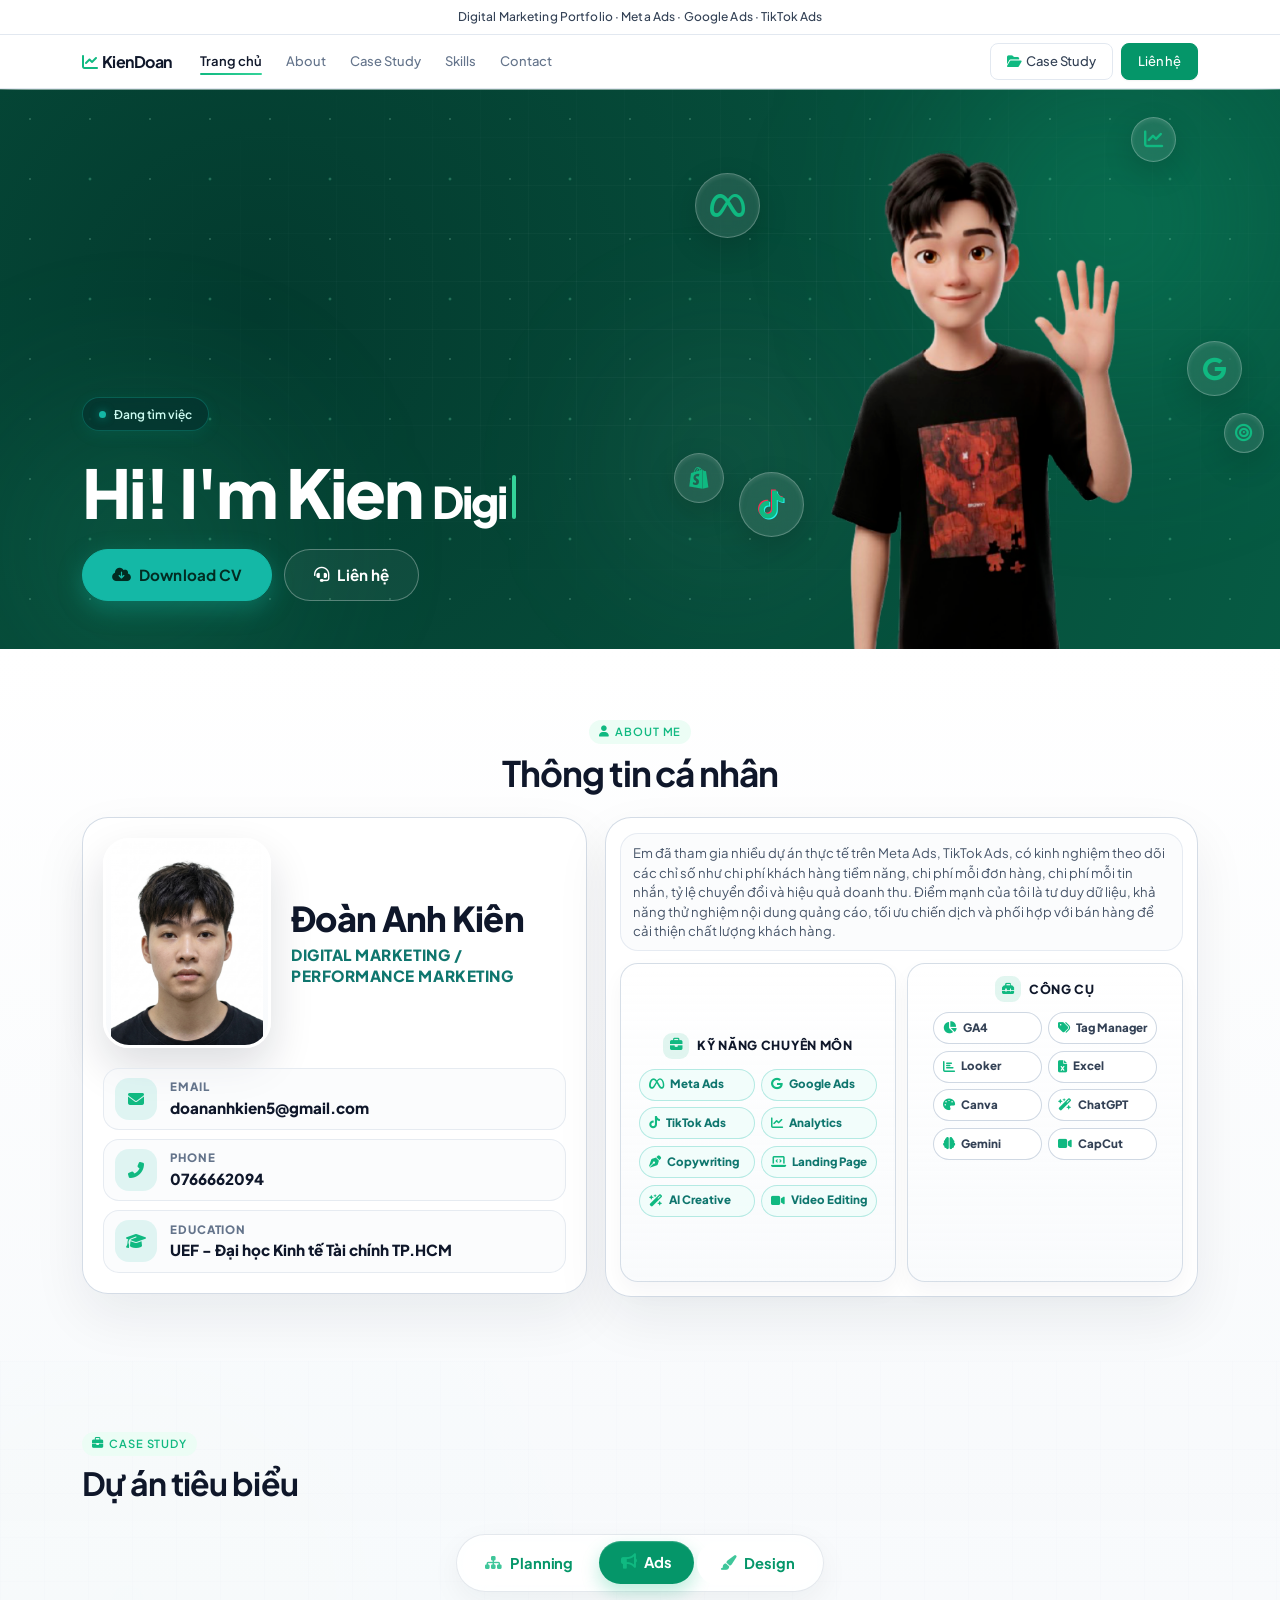
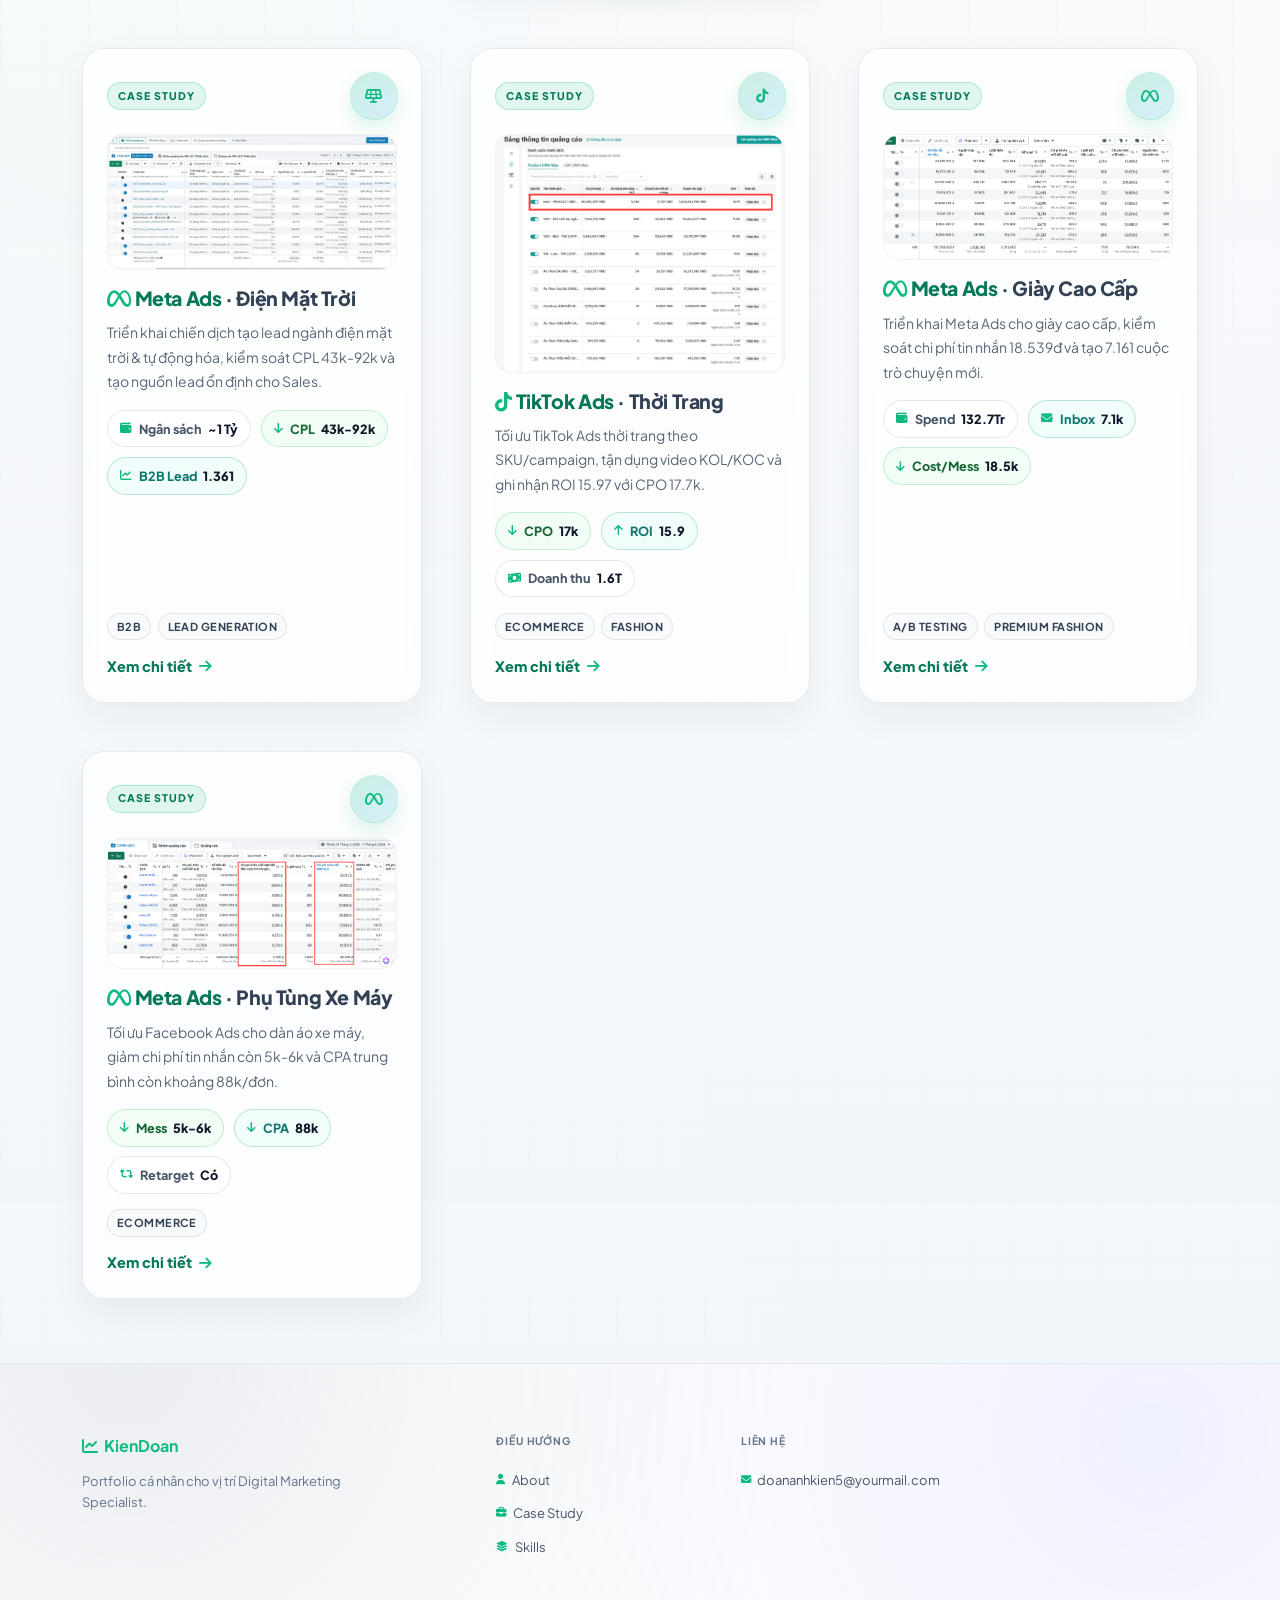
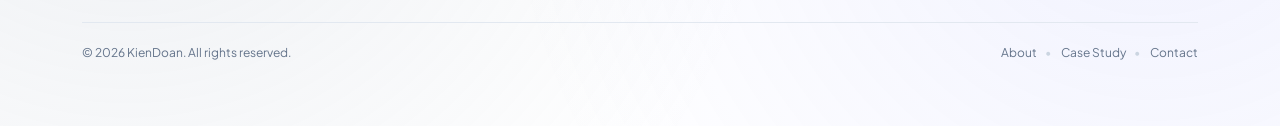
==== commit da7dbb22: "Update index.html" ====
--- a/index.html
+++ b/index.html
@@ -887,7 +887,7 @@
         .about-skill-layout {
             display: grid;
             grid-template-columns: 1fr;
-            gap: .55rem;
+            gap: .38rem;
             align-items: start;
             margin: 0;
         }
@@ -899,8 +899,8 @@
             background: transparent;
             padding: 0;
             display: grid;
-            grid-template-columns: 170px minmax(0, 1fr);
-            gap: .55rem;
+            grid-template-columns: 136px minmax(0, 1fr);
+            gap: .45rem;
             align-items: center;
         }
 
@@ -912,7 +912,7 @@
         .about-mini-title {
             margin: 0;
             color: var(--gray-900);
-            font-size: .82rem;
+            font-size: .72rem;
             font-weight: 850;
             letter-spacing: .04em;
             text-transform: uppercase;
@@ -1449,8 +1449,8 @@
             flex-direction: column !important;
             justify-content: flex-start !important;
             align-content: flex-start !important;
-            gap: .55rem !important;
-            padding: .85rem !important;
+            gap: .4rem !important;
+            padding: .65rem !important;
             height: auto !important;
             min-height: 0 !important;
         }
@@ -1467,8 +1467,8 @@
             padding: 0 !important;
             min-height: 0 !important;
             display: grid !important;
-            grid-template-columns: 170px minmax(0, 1fr) !important;
-            gap: .5rem !important;
+            grid-template-columns: 136px minmax(0, 1fr) !important;
+            gap: .45rem !important;
             align-items: center !important;
             border: 0 !important;
             background: transparent !important;
@@ -1482,14 +1482,15 @@
         .about-detail-card .about-skill-layout {
             display: grid !important;
             grid-template-columns: 1fr !important;
-            gap: .55rem !important;
+            gap: .38rem !important;
             align-items: start !important;
             margin: 0 !important;
         }
 
         .about-detail-card .about-mini-title {
             margin: 0 !important;
-            font-size: .78rem;
+            font-size: .72rem;
+            line-height: 1.05 !important;
         }
 
         .about-detail-card .about-skill-cloud {
@@ -1520,6 +1521,115 @@
         @media (max-width: 420px) {
             .about-detail-card .about-skill-cloud {
                 grid-template-columns: 1fr !important;
+            }
+        }
+
+        .about-detail-card {
+            gap: .72rem !important;
+            padding: .9rem !important;
+        }
+
+        .about-detail-card .about-skill-layout {
+            display: grid !important;
+            grid-template-columns: repeat(2, minmax(0, 1fr)) !important;
+            gap: .72rem !important;
+            align-items: stretch !important;
+            margin: 0 !important;
+        }
+
+        .about-detail-card .about-skill-section {
+            display: flex !important;
+            flex-direction: column !important;
+            gap: .62rem !important;
+            min-height: 0 !important;
+            padding: .78rem !important;
+            border: 1px solid rgba(203, 213, 225, 0.78) !important;
+            border-radius: 18px !important;
+            background: linear-gradient(180deg, rgba(255, 255, 255, 0.96), rgba(248, 250, 252, 0.82)) !important;
+            box-shadow: inset 0 1px 0 rgba(255, 255, 255, 0.88), 0 10px 22px rgba(15, 23, 42, 0.04) !important;
+        }
+
+        .about-detail-card .about-skill-section+.about-skill-section {
+            margin-top: 0 !important;
+            padding-top: .78rem !important;
+            border-top: 1px solid rgba(203, 213, 225, 0.78) !important;
+        }
+
+        .about-detail-card .about-mini-title {
+            margin: 0 !important;
+            color: #0f172a;
+            font-size: .78rem;
+            font-weight: 900;
+            letter-spacing: .055em;
+            line-height: 1.2 !important;
+        }
+
+        .about-detail-card .about-mini-title i {
+            width: 26px;
+            height: 26px;
+            display: inline-flex;
+            align-items: center;
+            justify-content: center;
+            border-radius: 9px;
+            background: rgba(16, 185, 129, 0.12);
+            color: #059669;
+            font-size: .78rem;
+            flex: 0 0 auto;
+        }
+
+        .about-detail-card .about-skill-cloud {
+            display: grid !important;
+            grid-template-columns: repeat(2, minmax(0, 1fr)) !important;
+            gap: .42rem !important;
+        }
+
+        .about-detail-card .about-skill-chip,
+        .about-detail-card .about-tool-chip {
+            width: 100% !important;
+            min-height: 32px;
+            justify-content: flex-start !important;
+            gap: .38rem;
+            border-radius: 999px;
+            padding: .38rem .55rem;
+            font-size: .72rem;
+            font-weight: 800;
+            line-height: 1.1;
+            white-space: nowrap;
+        }
+
+        .about-detail-card .about-skill-chip {
+            border-color: rgba(20, 184, 166, 0.28);
+            background: rgba(240, 253, 250, 0.82);
+            color: #0f766e;
+        }
+
+        .about-detail-card .about-tool-chip {
+            border-color: rgba(203, 213, 225, 0.92);
+            background: rgba(255, 255, 255, 0.92);
+            color: #334155;
+            box-shadow: none;
+        }
+
+        .about-detail-card .about-skill-chip i,
+        .about-detail-card .about-tool-chip i {
+            color: #10b981;
+            font-size: .76rem;
+            flex: 0 0 auto;
+        }
+
+        @media (max-width: 1199px) {
+            .about-detail-card .about-skill-layout {
+                grid-template-columns: 1fr !important;
+            }
+        }
+
+        @media (max-width: 575px) {
+            .about-detail-card {
+                padding: .78rem !important;
+            }
+
+            .about-detail-card .about-skill-section {
+                padding: .68rem !important;
             }
         }
     </style>
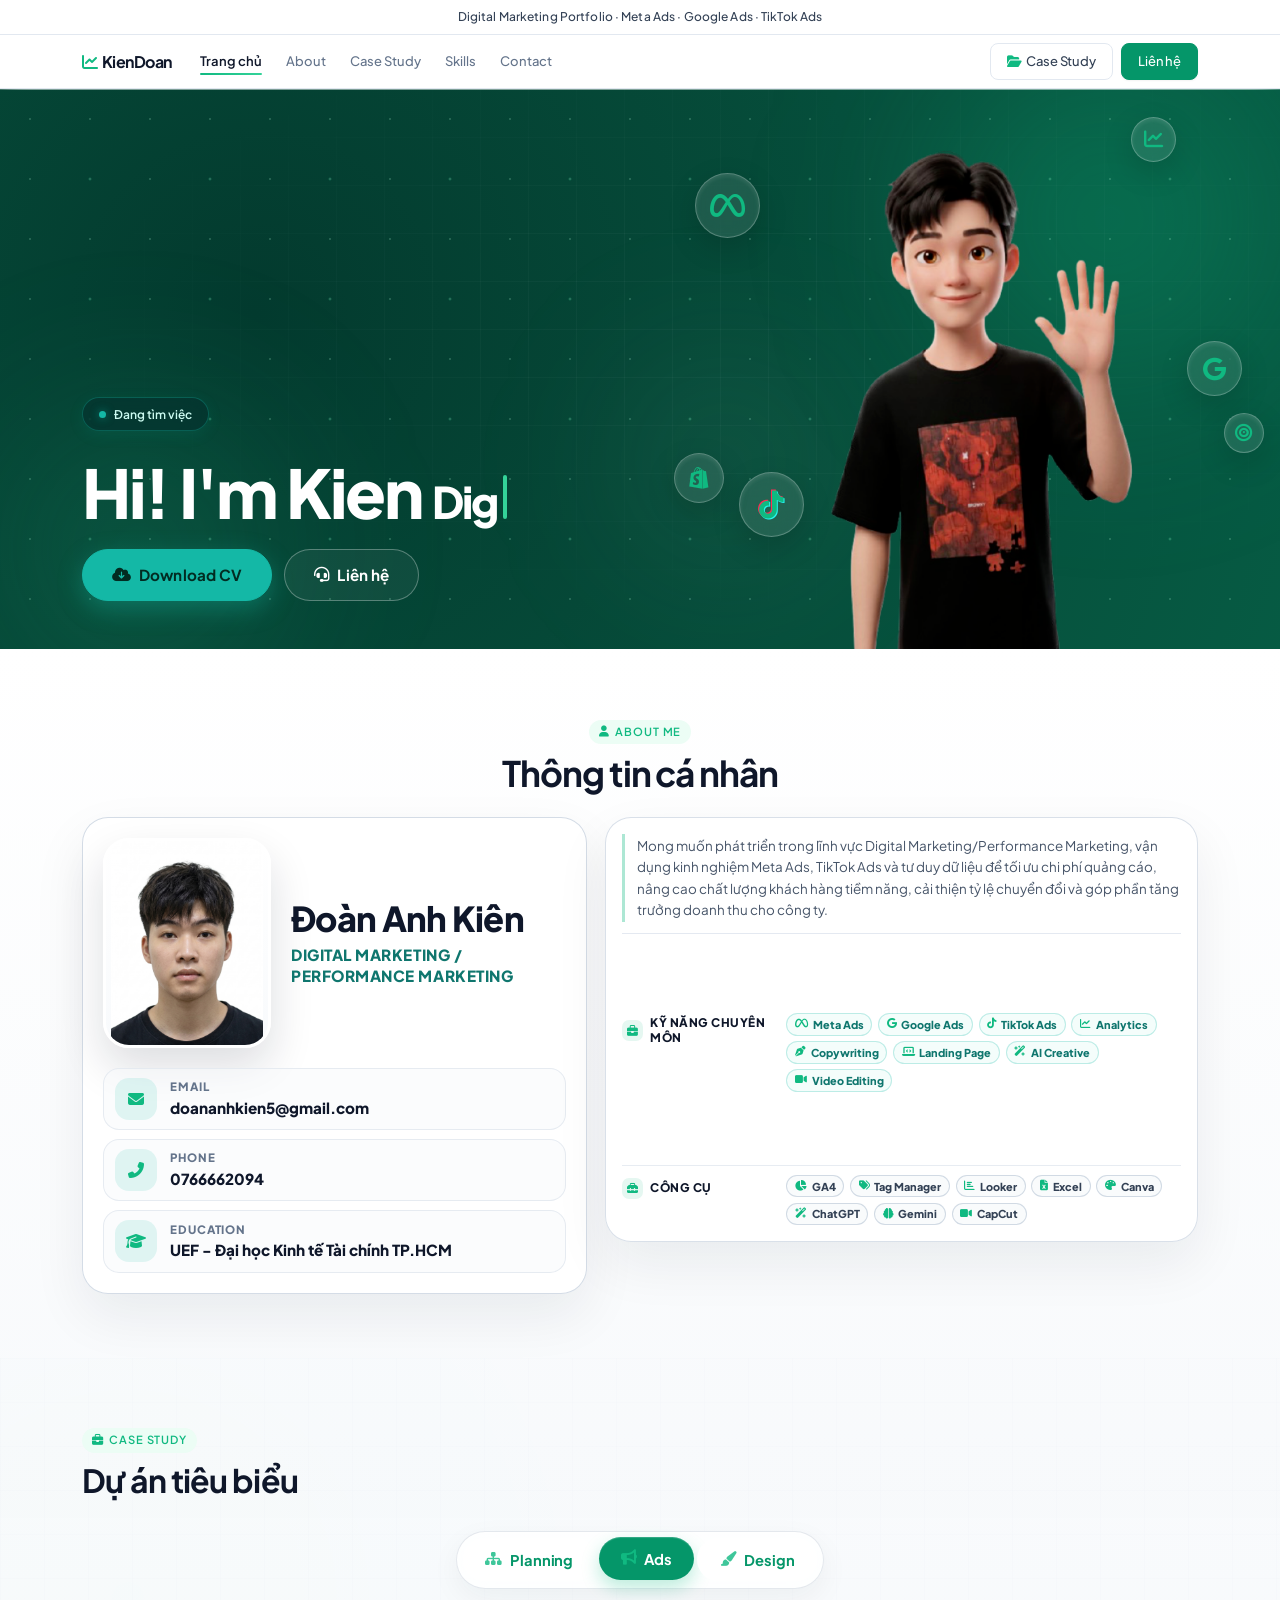
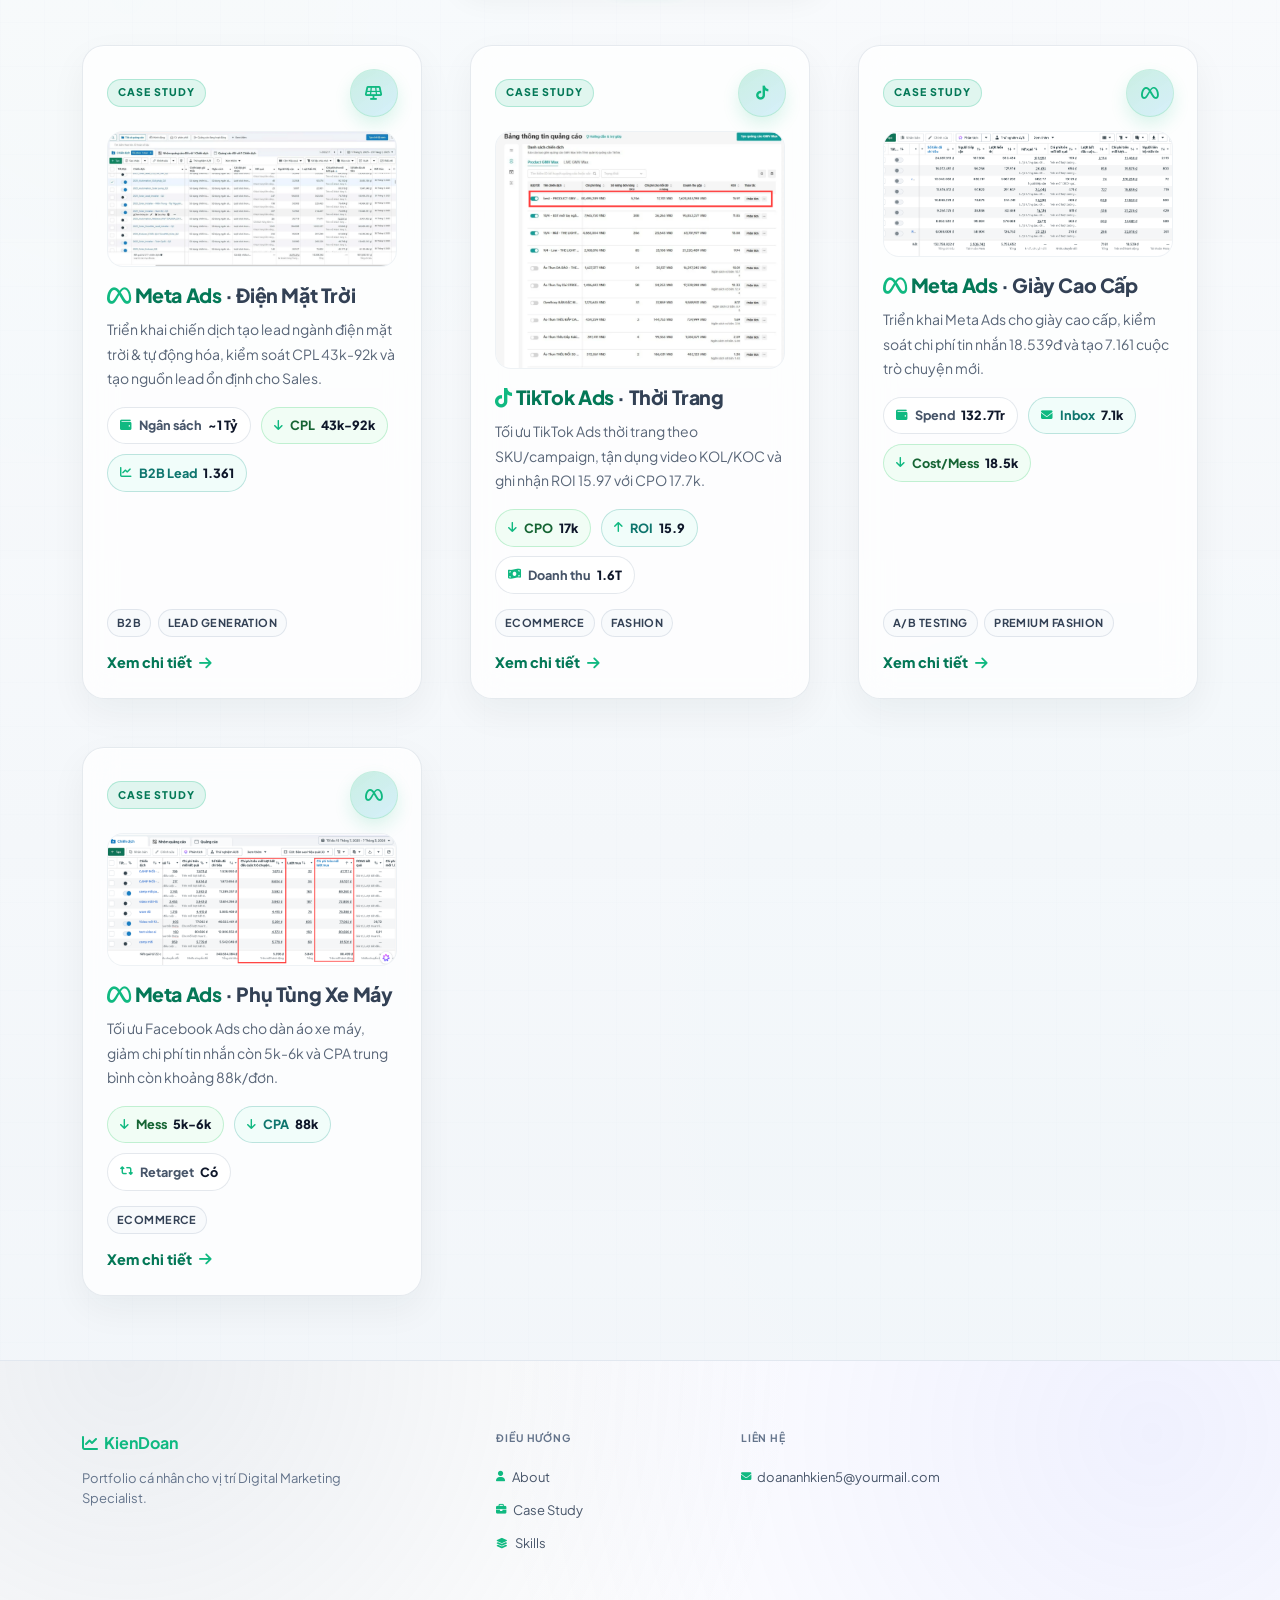
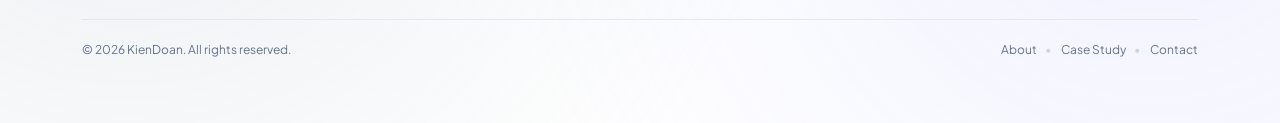
==== commit 01ae09b4: "Update index.html" ====
--- a/index.html
+++ b/index.html
@@ -1632,6 +1632,124 @@
                 padding: .68rem !important;
             }
         }
+
+        .about-detail-card {
+            padding: .95rem 1rem !important;
+            gap: .7rem !important;
+            border-color: rgba(203, 213, 225, 0.72) !important;
+            background: rgba(255, 255, 255, 0.96) !important;
+        }
+
+        .about-detail-card .about-summary {
+            color: #475569;
+            font-size: .84rem;
+            line-height: 1.58;
+            border: 0;
+            border-left: 3px solid rgba(16, 185, 129, 0.34);
+            border-radius: 0;
+            background: transparent;
+            padding: .1rem 0 .1rem .75rem;
+        }
+
+        .about-detail-card .about-skill-layout {
+            display: grid !important;
+            grid-template-columns: 1fr !important;
+            gap: .58rem !important;
+            padding-top: .65rem;
+            border-top: 1px solid rgba(226, 232, 240, 0.92);
+        }
+
+        .about-detail-card .about-skill-section {
+            display: grid !important;
+            grid-template-columns: 154px minmax(0, 1fr) !important;
+            gap: .65rem !important;
+            align-items: start !important;
+            padding: 0 !important;
+            border: 0 !important;
+            border-radius: 0 !important;
+            background: transparent !important;
+            box-shadow: none !important;
+        }
+
+        .about-detail-card .about-skill-section+.about-skill-section {
+            padding-top: .58rem !important;
+            border-top: 1px solid rgba(226, 232, 240, 0.82) !important;
+        }
+
+        .about-detail-card .about-mini-title {
+            display: flex;
+            align-items: center;
+            gap: .45rem;
+            color: #0f172a;
+            font-size: .74rem;
+            font-weight: 900;
+            letter-spacing: .045em;
+            line-height: 1.25 !important;
+            margin: .18rem 0 0 !important;
+            text-transform: uppercase;
+        }
+
+        .about-detail-card .about-mini-title i {
+            width: 21px;
+            height: 21px;
+            border-radius: 7px;
+            background: rgba(16, 185, 129, 0.11);
+            color: #059669;
+            font-size: .68rem;
+        }
+
+        .about-detail-card .about-skill-cloud {
+            display: flex !important;
+            flex-wrap: wrap;
+            gap: .35rem !important;
+        }
+
+        .about-detail-card .about-skill-chip,
+        .about-detail-card .about-tool-chip {
+            width: auto !important;
+            min-height: 0;
+            display: inline-flex;
+            align-items: center;
+            justify-content: flex-start !important;
+            gap: .3rem;
+            padding: .28rem .48rem;
+            border-radius: 999px;
+            font-size: .68rem;
+            font-weight: 800;
+            line-height: 1.05;
+            letter-spacing: 0;
+            white-space: nowrap;
+            box-shadow: none;
+        }
+
+        .about-detail-card .about-skill-chip {
+            border-color: rgba(20, 184, 166, 0.25);
+            background: rgba(240, 253, 250, 0.72);
+            color: #0f766e;
+        }
+
+        .about-detail-card .about-tool-chip {
+            border-color: rgba(203, 213, 225, 0.88);
+            background: rgba(248, 250, 252, 0.76);
+            color: #334155;
+        }
+
+        .about-detail-card .about-skill-chip i,
+        .about-detail-card .about-tool-chip i {
+            color: #10b981;
+            font-size: .66rem;
+        }
+
+        @media (max-width: 767px) {
+            .about-detail-card .about-skill-section {
+                grid-template-columns: 1fr !important;
+                gap: .42rem !important;
+            }
+
+            .about-detail-card .about-mini-title {
+                margin: 0 !important;
+            }
+        }
     </style>
 </head>
 
@@ -1777,10 +1895,9 @@
 
                 <article class="about-detail-card">
                     <p class="about-summary">
-                        Em đã tham gia nhiều dự án thực tế trên Meta Ads, TikTok Ads, có kinh nghiệm theo dõi các chỉ số
-                        như chi phí khách hàng tiềm năng, chi phí mỗi đơn hàng, chi phí mỗi tin nhắn, tỷ lệ chuyển đổi
-                        và hiệu quả doanh thu. Điểm mạnh của tôi là tư duy dữ liệu, khả năng thử nghiệm nội dung quảng
-                        cáo, tối ưu chiến dịch và phối hợp với bán hàng để cải thiện chất lượng khách hàng.
+                        Mong muốn phát triển trong lĩnh vực Digital Marketing/Performance Marketing, vận dụng kinh
+                        nghiệm Meta Ads, TikTok Ads và tư duy dữ liệu để tối ưu chi phí quảng cáo, nâng cao chất lượng
+                        khách hàng tiềm năng, cải thiện tỷ lệ chuyển đổi và góp phần tăng trưởng doanh thu cho công ty.
                     </p>
 
                     <div class="about-skill-layout">
@@ -1793,7 +1910,8 @@
                                 <span class="about-skill-chip"><i class="fas fa-chart-line"></i>Analytics</span>
                                 <span class="about-skill-chip"><i class="fas fa-pen-nib"></i>Copywriting</span>
                                 <span class="about-skill-chip"><i class="fas fa-laptop-code"></i>Landing Page</span>
-                                <span class="about-skill-chip"><i class="fas fa-wand-magic-sparkles"></i>AI Creative</span>
+                                <span class="about-skill-chip"><i class="fas fa-wand-magic-sparkles"></i>AI
+                                    Creative</span>
                                 <span class="about-skill-chip"><i class="fas fa-video"></i>Video Editing</span>
                             </div>
                         </div>
@@ -2331,4 +2449,4 @@
     </script>
 </body>
 
-</html>
+</html>
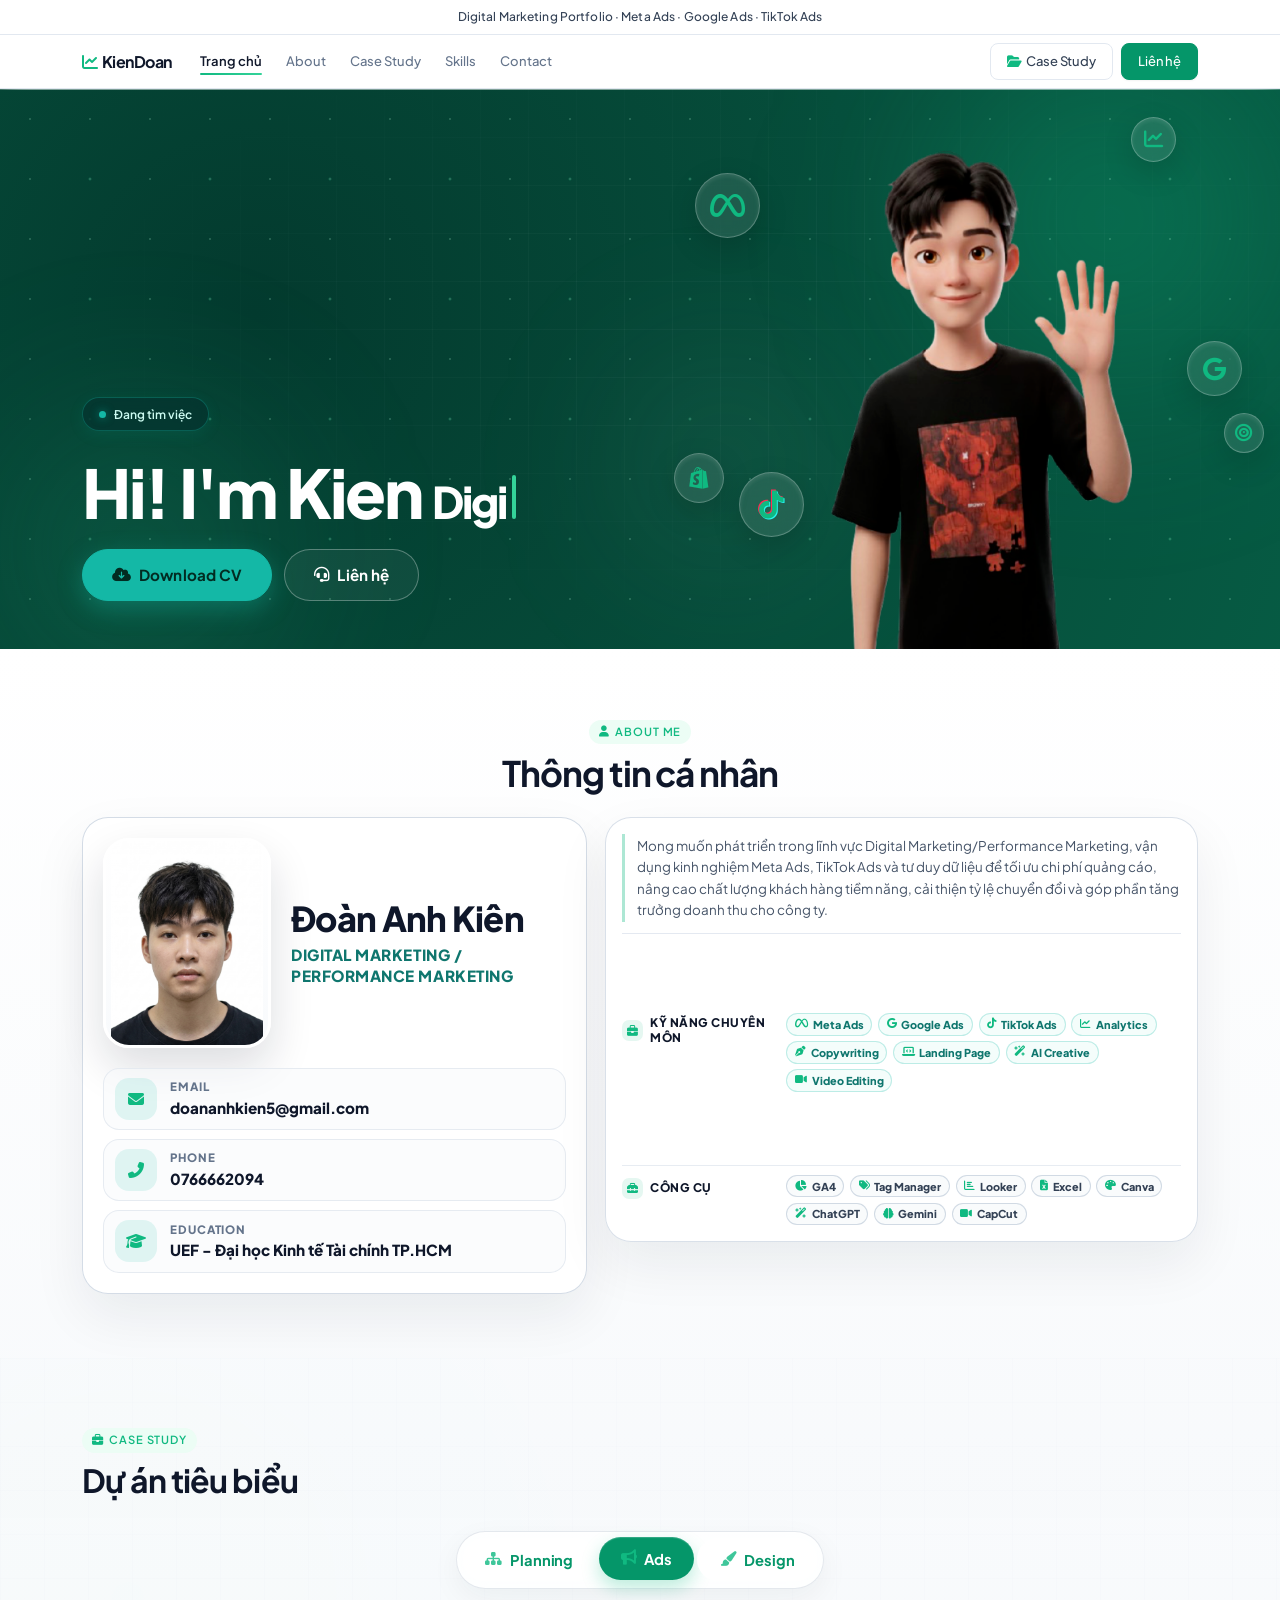
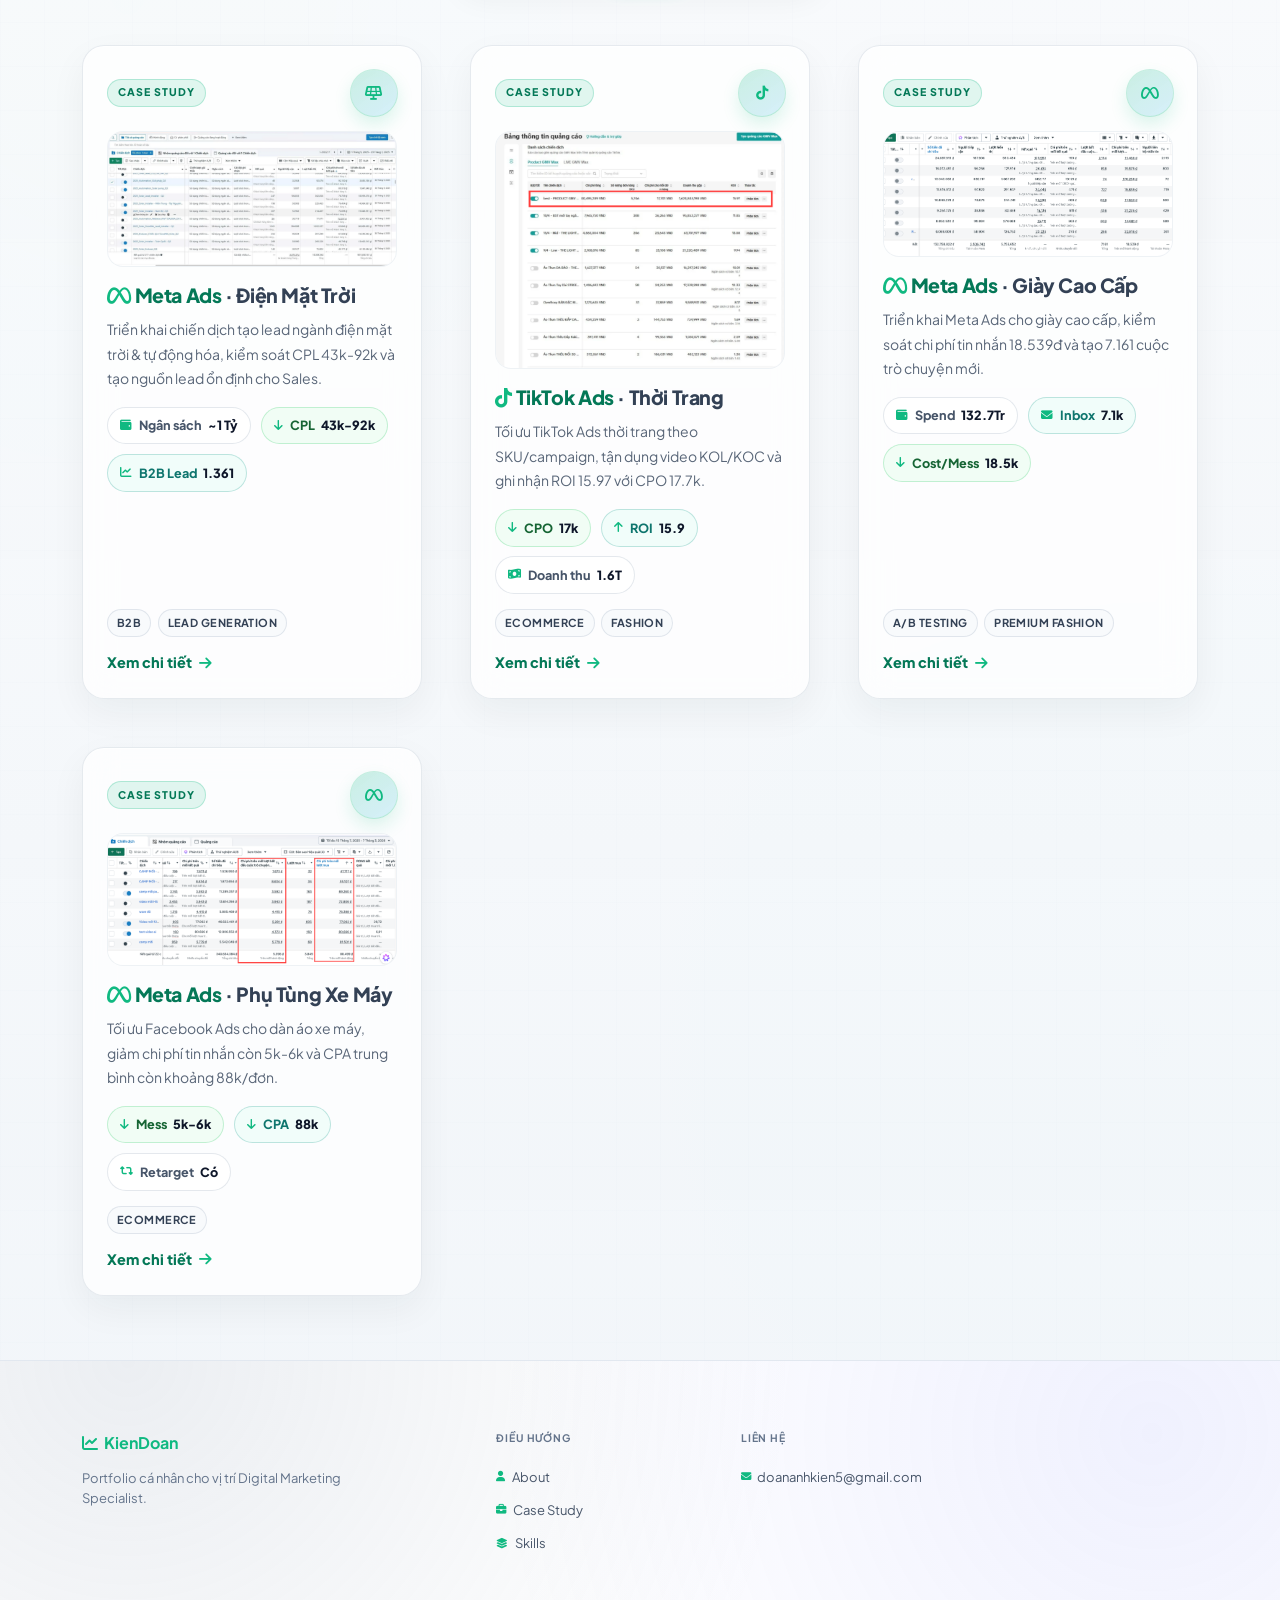
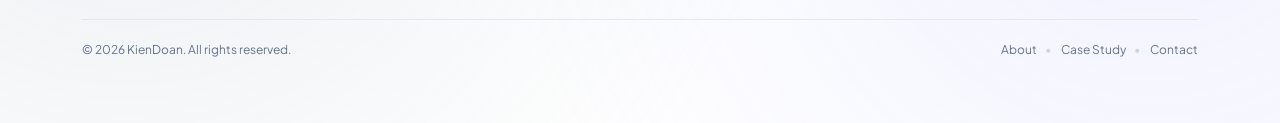
==== commit 1532cc22: "Update index.html" ====
--- a/index.html
+++ b/index.html
@@ -2252,8 +2252,8 @@
                 <div class="footer-col">
                     <div class="footer-heading">Liên hệ</div>
                     <ul class="footer-links">
-                        <li><a href="mailto:doananhkien5@yourmail.com"><i
-                                    class="fas fa-envelope"></i>doananhkien5@yourmail.com</a>
+                        <li><a href="mailto:doananhkien5@gmail.com"><i
+                                    class="fas fa-envelope"></i>doananhkien5@gmail.com</a>
                         </li>
                     </ul>
                 </div>
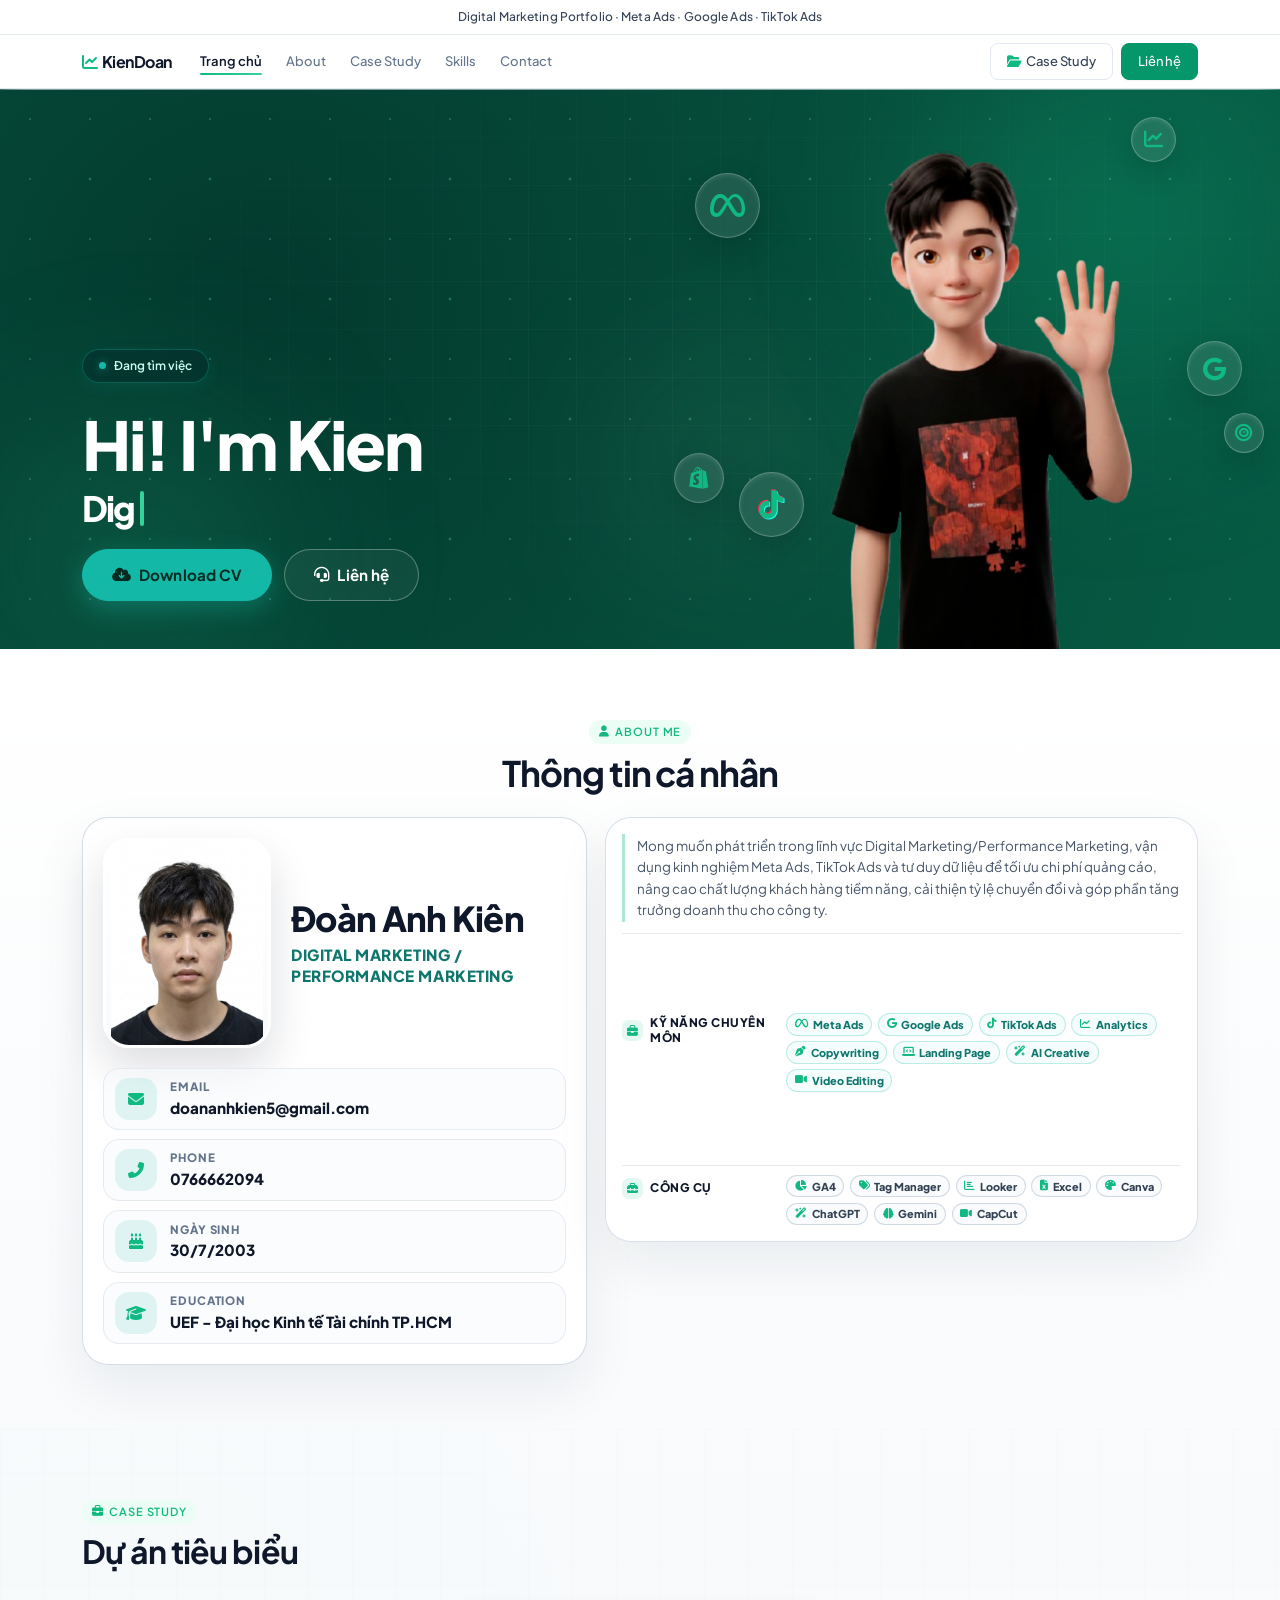
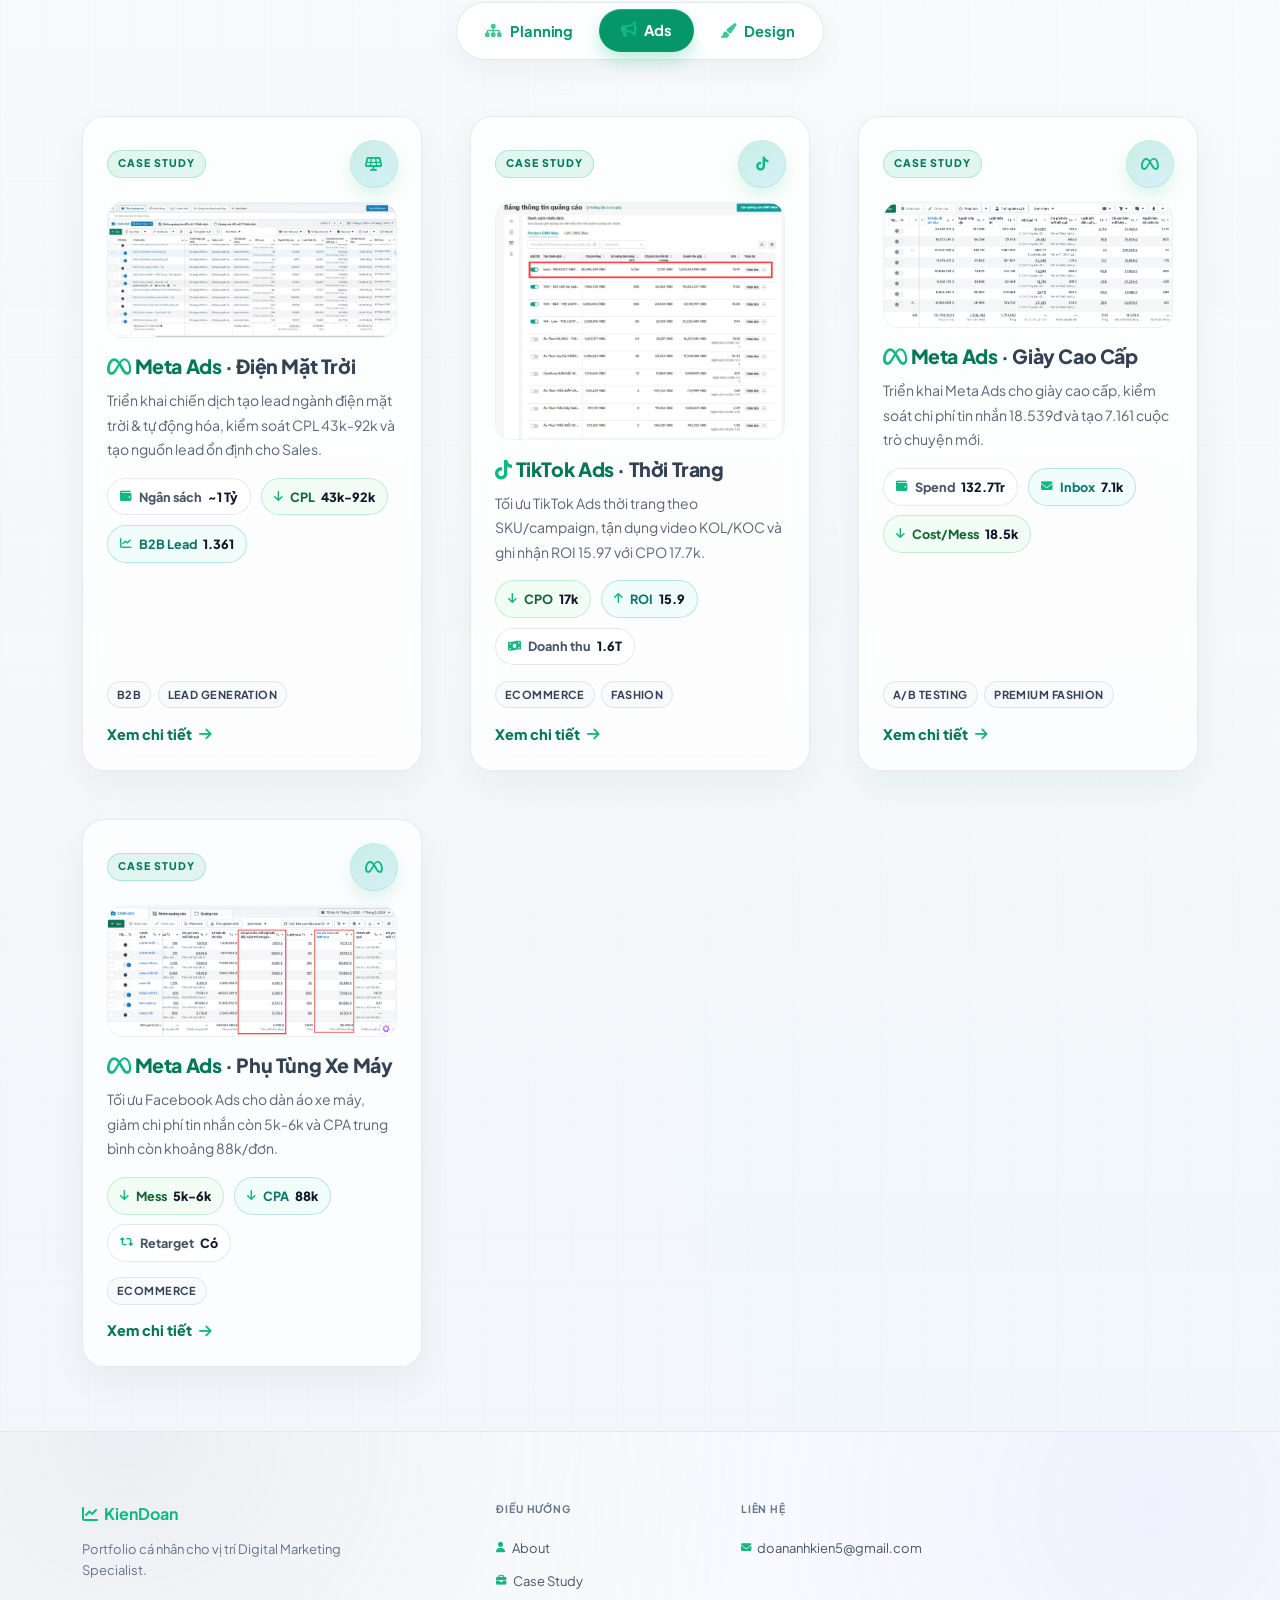
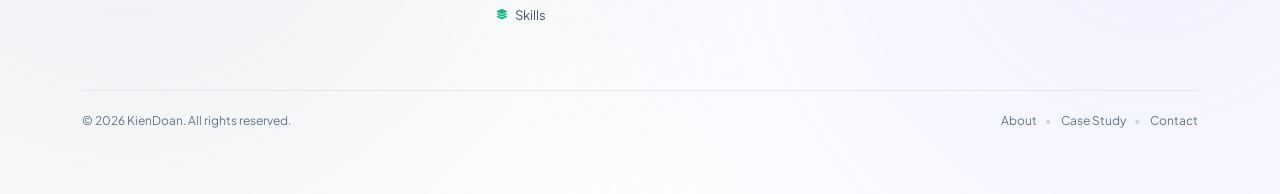
==== commit 122333a2: "Update index.html" ====
--- a/index.html
+++ b/index.html
@@ -1118,9 +1118,11 @@
 
         /* ── Typing Effect ──────────────────────────────────────────── */
         .typewriter-wrap {
-            display: inline-flex;
+            display: flex;
             align-items: center;
             min-height: 1.2em;
+            margin-top: .18em;
+            font-size: .52em;
             /* Keep height stable */
         }
 
@@ -1750,6 +1752,38 @@
                 margin: 0 !important;
             }
         }
+
+        @media (max-width: 767.98px) {
+            .hero-avatar-wrap {
+                display: none !important;
+            }
+
+            .hero-section .col-lg-5 {
+                display: none !important;
+            }
+
+            .hero-section h1 {
+                display: grid;
+                justify-items: center;
+                gap: .12em;
+                font-size: clamp(2.55rem, 15vw, 3.6rem) !important;
+                line-height: .95 !important;
+            }
+
+            .hero-section h1 .glow-text-title {
+                display: block;
+                white-space: nowrap;
+            }
+
+            .hero-section h1 .typewriter-wrap {
+                justify-content: center;
+                margin-top: 0;
+                font-size: .48em;
+                min-height: 1.15em;
+                max-width: 100%;
+                overflow-wrap: anywhere;
+            }
+        }
     </style>
 </head>
 
@@ -1799,11 +1833,11 @@
                         <span class="pulse-dot"></span>
                         Đang tìm việc
                     </div>
-                    <h1><span class="glow-text-title">Hi! I'm Kien <span class="gold-dot">
-                                <span class="typewriter-wrap"
-                                    style="font-size: 0.65em; display: inline-block; margin-top: 8px;">
-                                    <span class="typewriter-text"></span><span class="typewriter-cursor"></span>
-                                </span>
+                    <h1>
+                        <span class="glow-text-title">Hi! I'm Kien</span>
+                        <span class="typewriter-wrap">
+                            <span class="typewriter-text"></span><span class="typewriter-cursor"></span>
+                        </span>
                     </h1>
                     <p class="hero-desc"
                         style="color: rgba(255,255,255,0.85); font-size: 1.05rem; line-height: 1.6; max-width: 500px;">
@@ -1885,6 +1919,10 @@
                         <div class="about-info-item">
                             <i class="fas fa-phone-alt"></i>
                             <div><span>Phone</span><strong>0766662094</strong></div>
+                        </div>
+                        <div class="about-info-item">
+                            <i class="fas fa-cake-candles"></i>
+                            <div><span>Ngày sinh</span><strong>30/7/2003</strong></div>
                         </div>
                         <div class="about-info-item">
                             <i class="fas fa-graduation-cap"></i>
@@ -2449,4 +2487,4 @@
     </script>
 </body>
 
-</html>+</html>
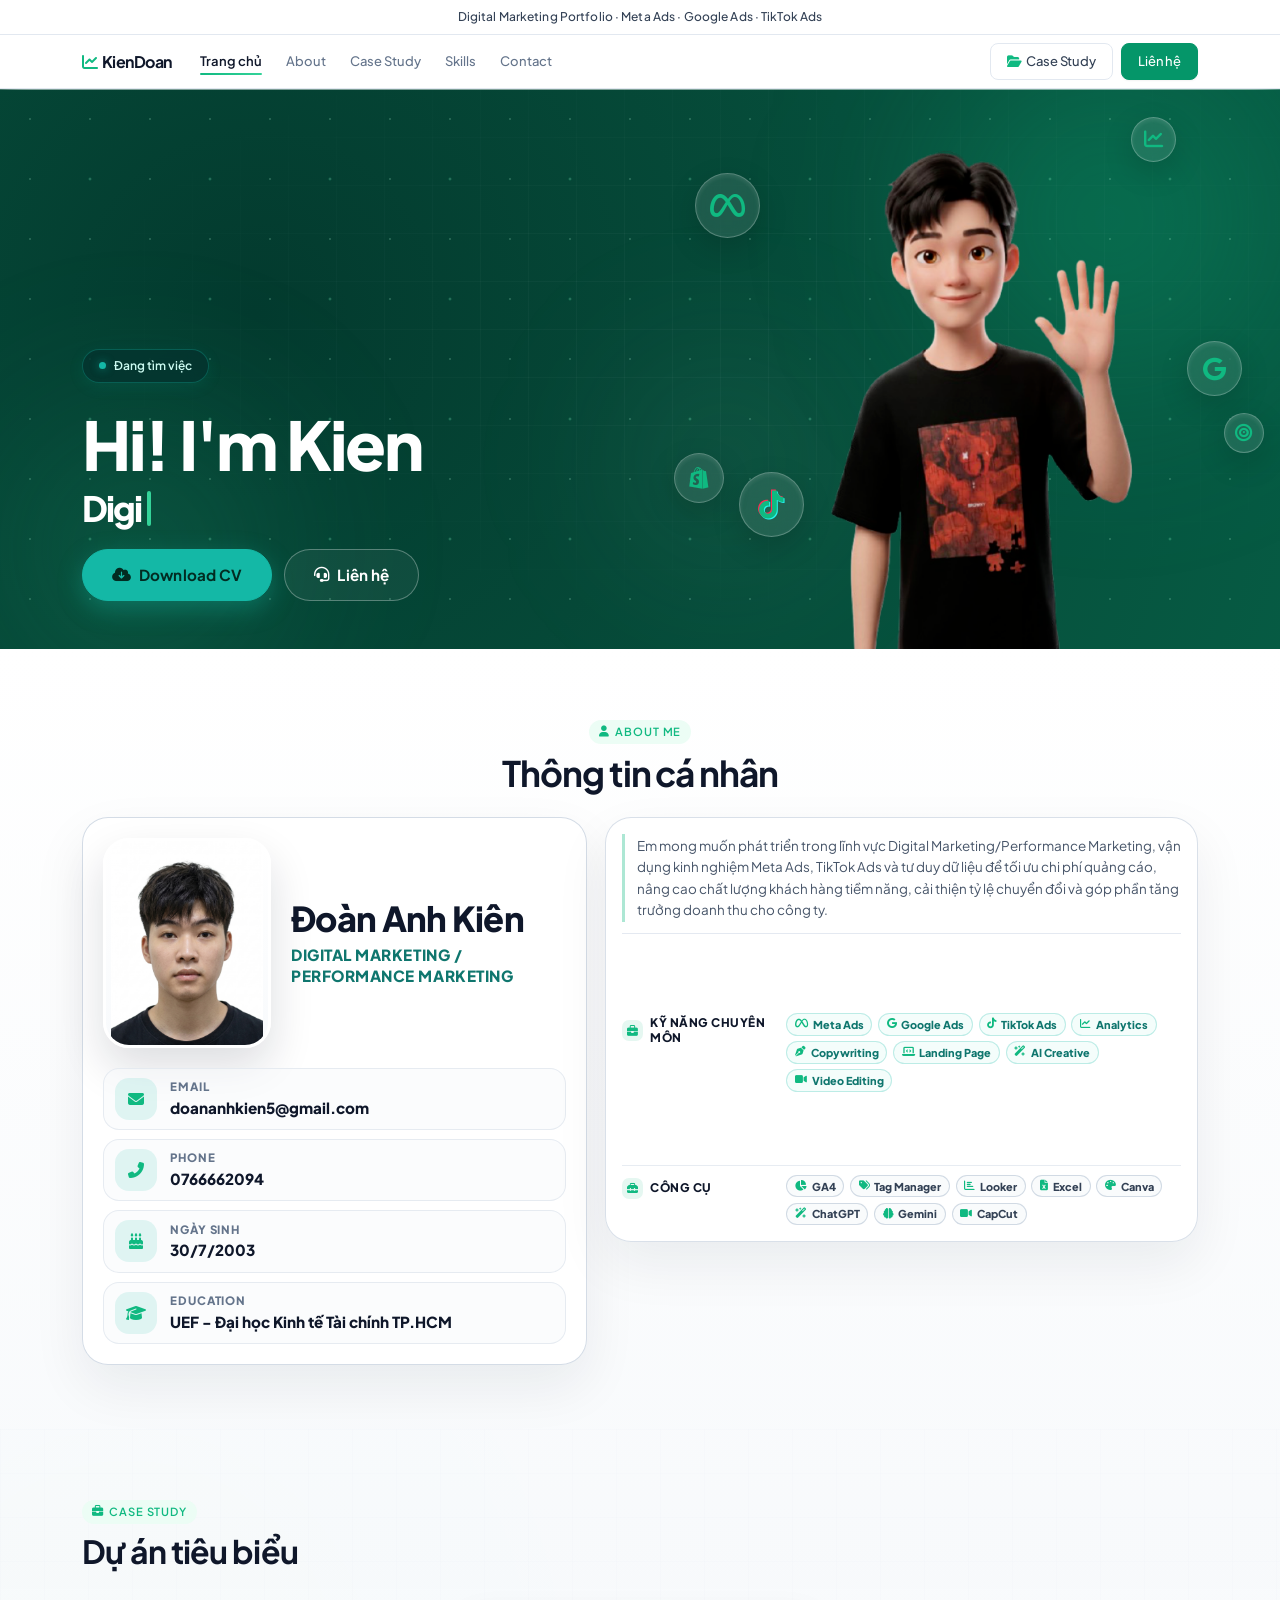
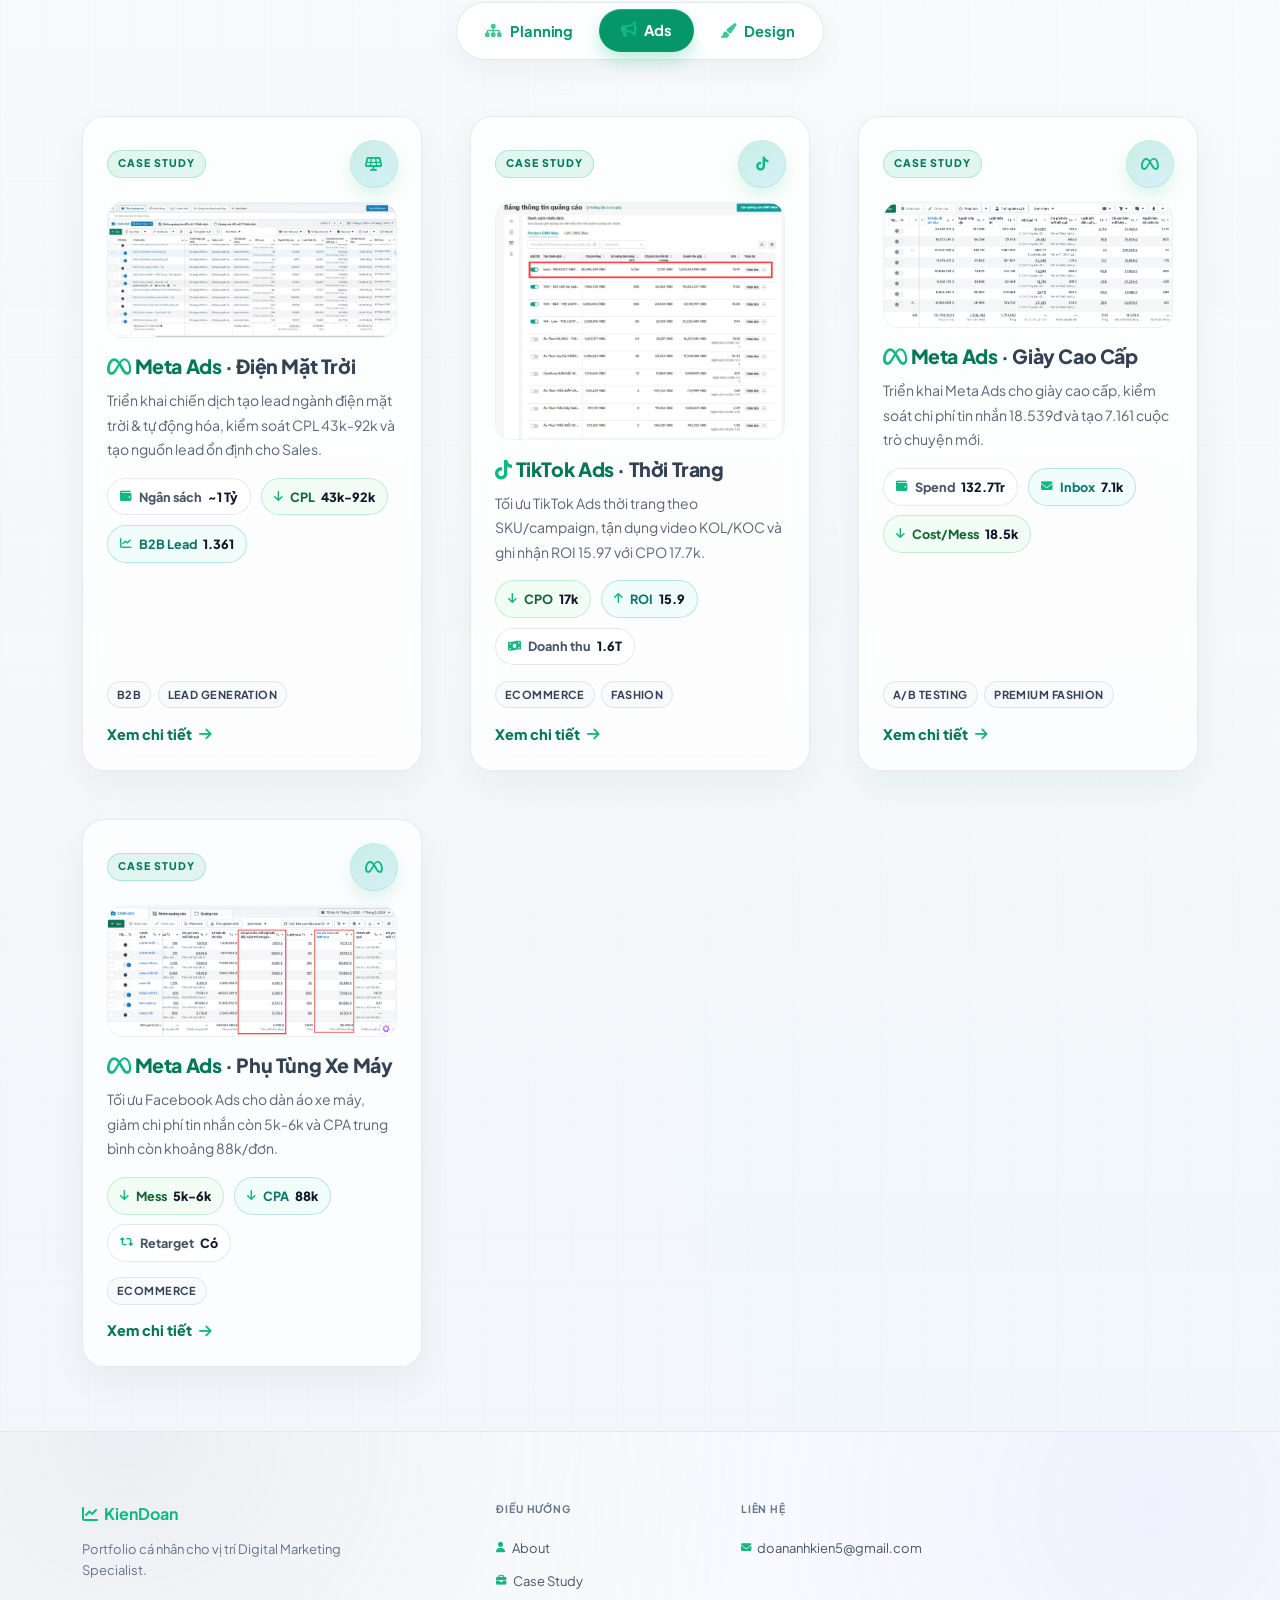
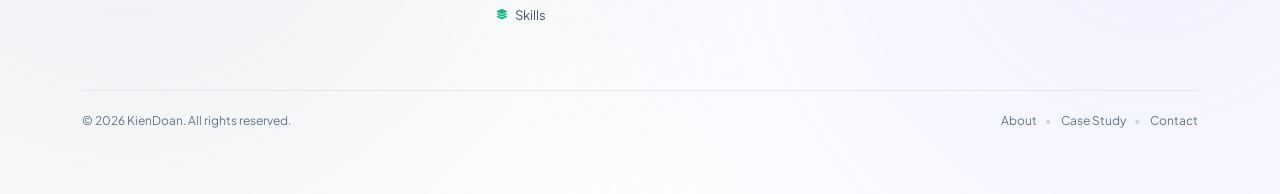
==== commit c19fb85b: "Update index.html" ====
--- a/index.html
+++ b/index.html
@@ -1933,7 +1933,7 @@
 
                 <article class="about-detail-card">
                     <p class="about-summary">
-                        Mong muốn phát triển trong lĩnh vực Digital Marketing/Performance Marketing, vận dụng kinh
+                        Em mong muốn phát triển trong lĩnh vực Digital Marketing/Performance Marketing, vận dụng kinh
                         nghiệm Meta Ads, TikTok Ads và tư duy dữ liệu để tối ưu chi phí quảng cáo, nâng cao chất lượng
                         khách hàng tiềm năng, cải thiện tỷ lệ chuyển đổi và góp phần tăng trưởng doanh thu cho công ty.
                     </p>
@@ -2487,4 +2487,4 @@
     </script>
 </body>
 
-</html>
+</html>
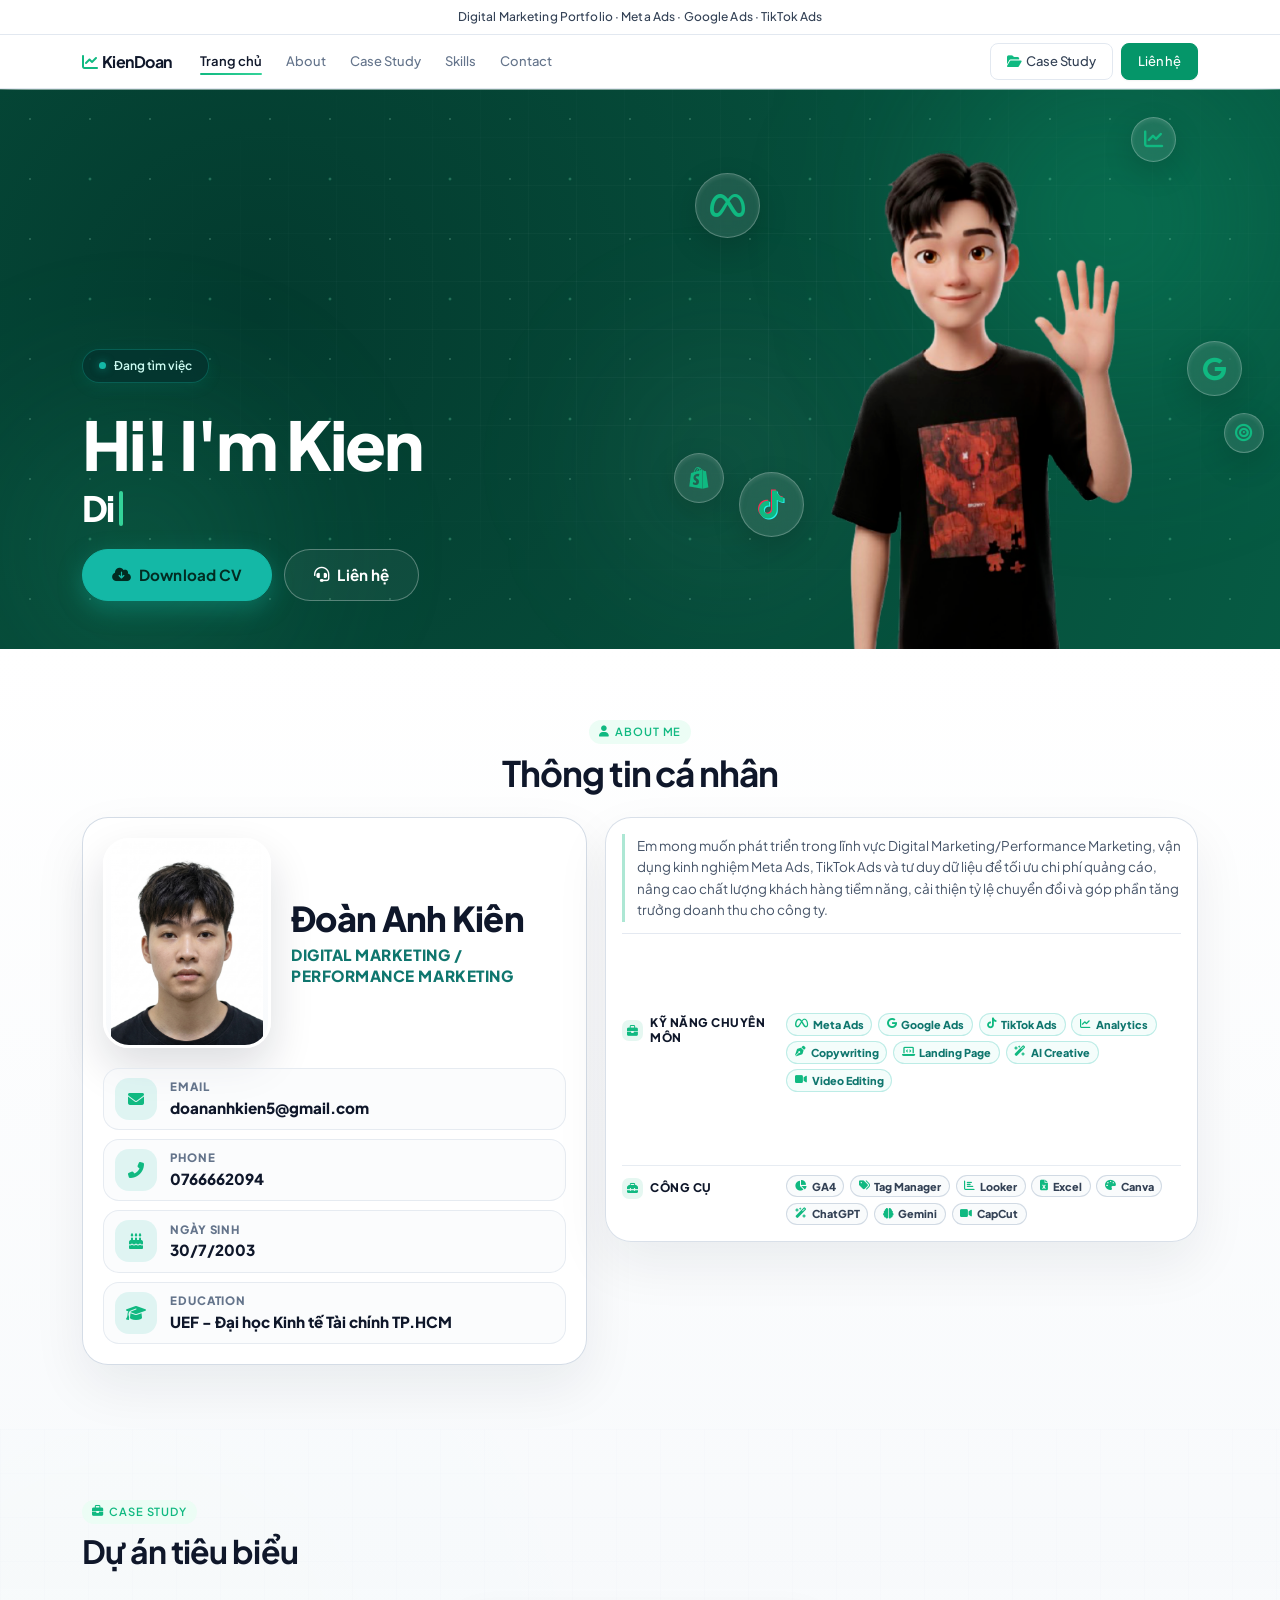
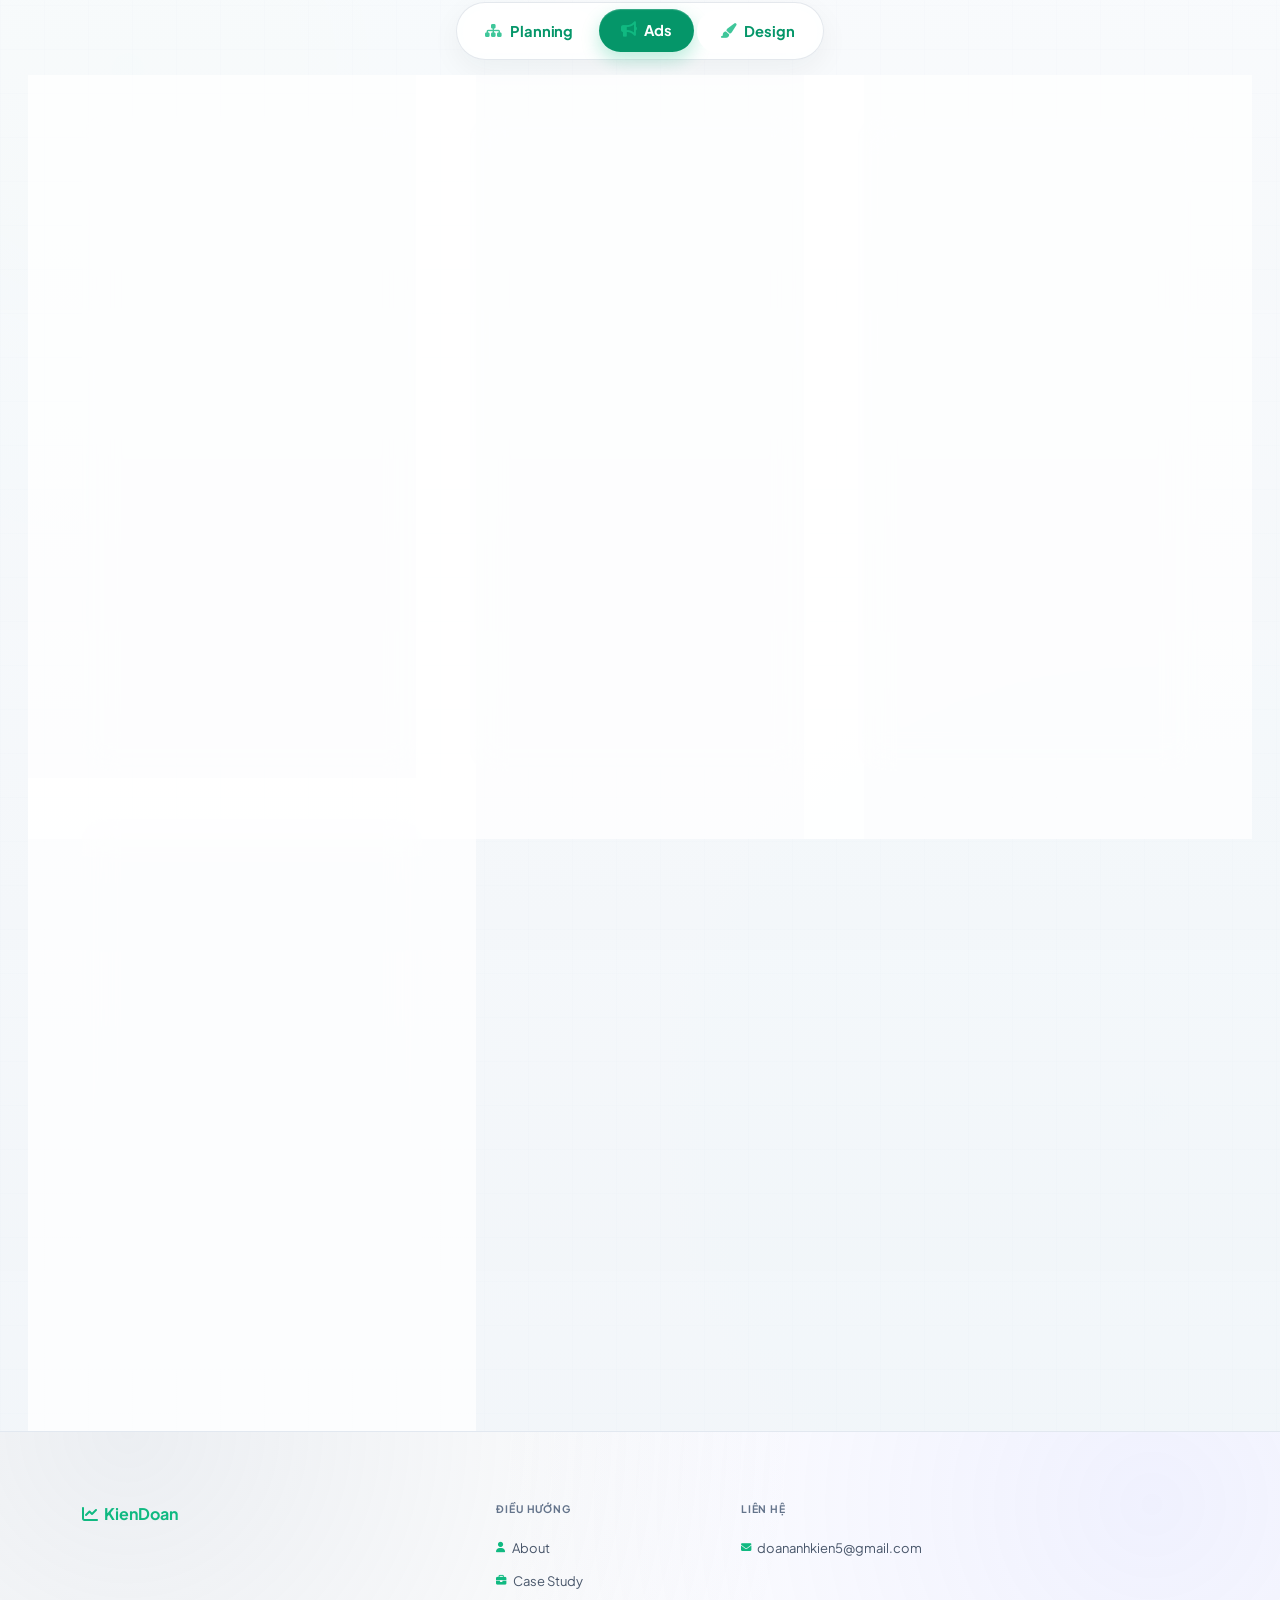
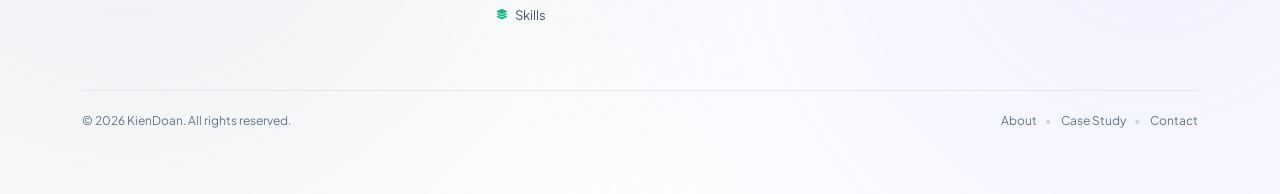
==== commit 20a35269: "Update index.html" ====
--- a/index.html
+++ b/index.html
@@ -1973,7 +1973,7 @@
         </div>
     </section>
 
-    <section class="py-5 case-study-section" id="case-study">
+    <section class="case-study-section" id="case-study">
         <div class="container">
             <div class="section-header">
                 <span class="section-label"><i class="fas fa-briefcase"></i> Case Study</span>
@@ -2276,8 +2276,7 @@
                     <a class="footer-logo" href="#home"><i class="fas fa-chart-line"
                             style="color:var(--primary-500)"></i><span
                             style="color:var(--primary-500)">KienDoan</span></a>
-                    <p class="footer-desc">Portfolio cá nhân cho vị trí Digital Marketing
-                        Specialist.</p>
+
                 </div>
                 <div class="footer-col">
                     <div class="footer-heading">Điều hướng</div>
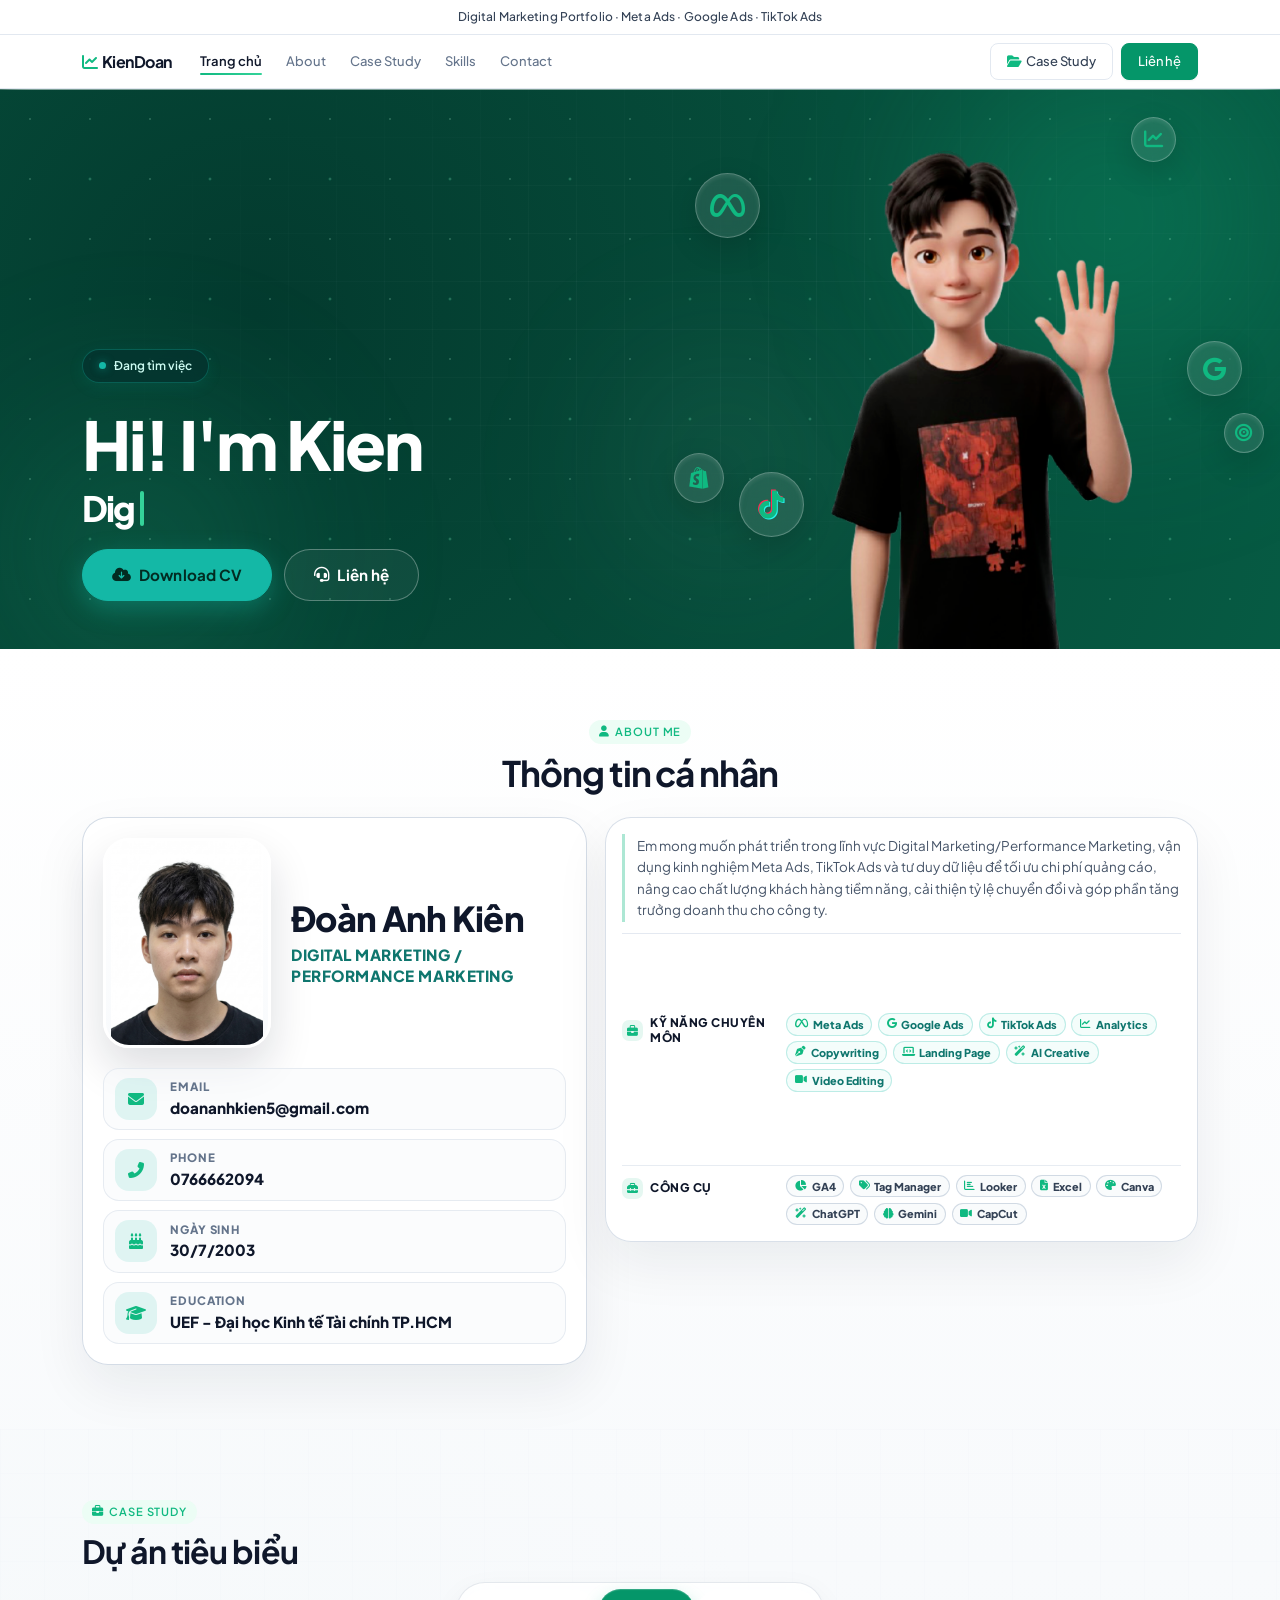
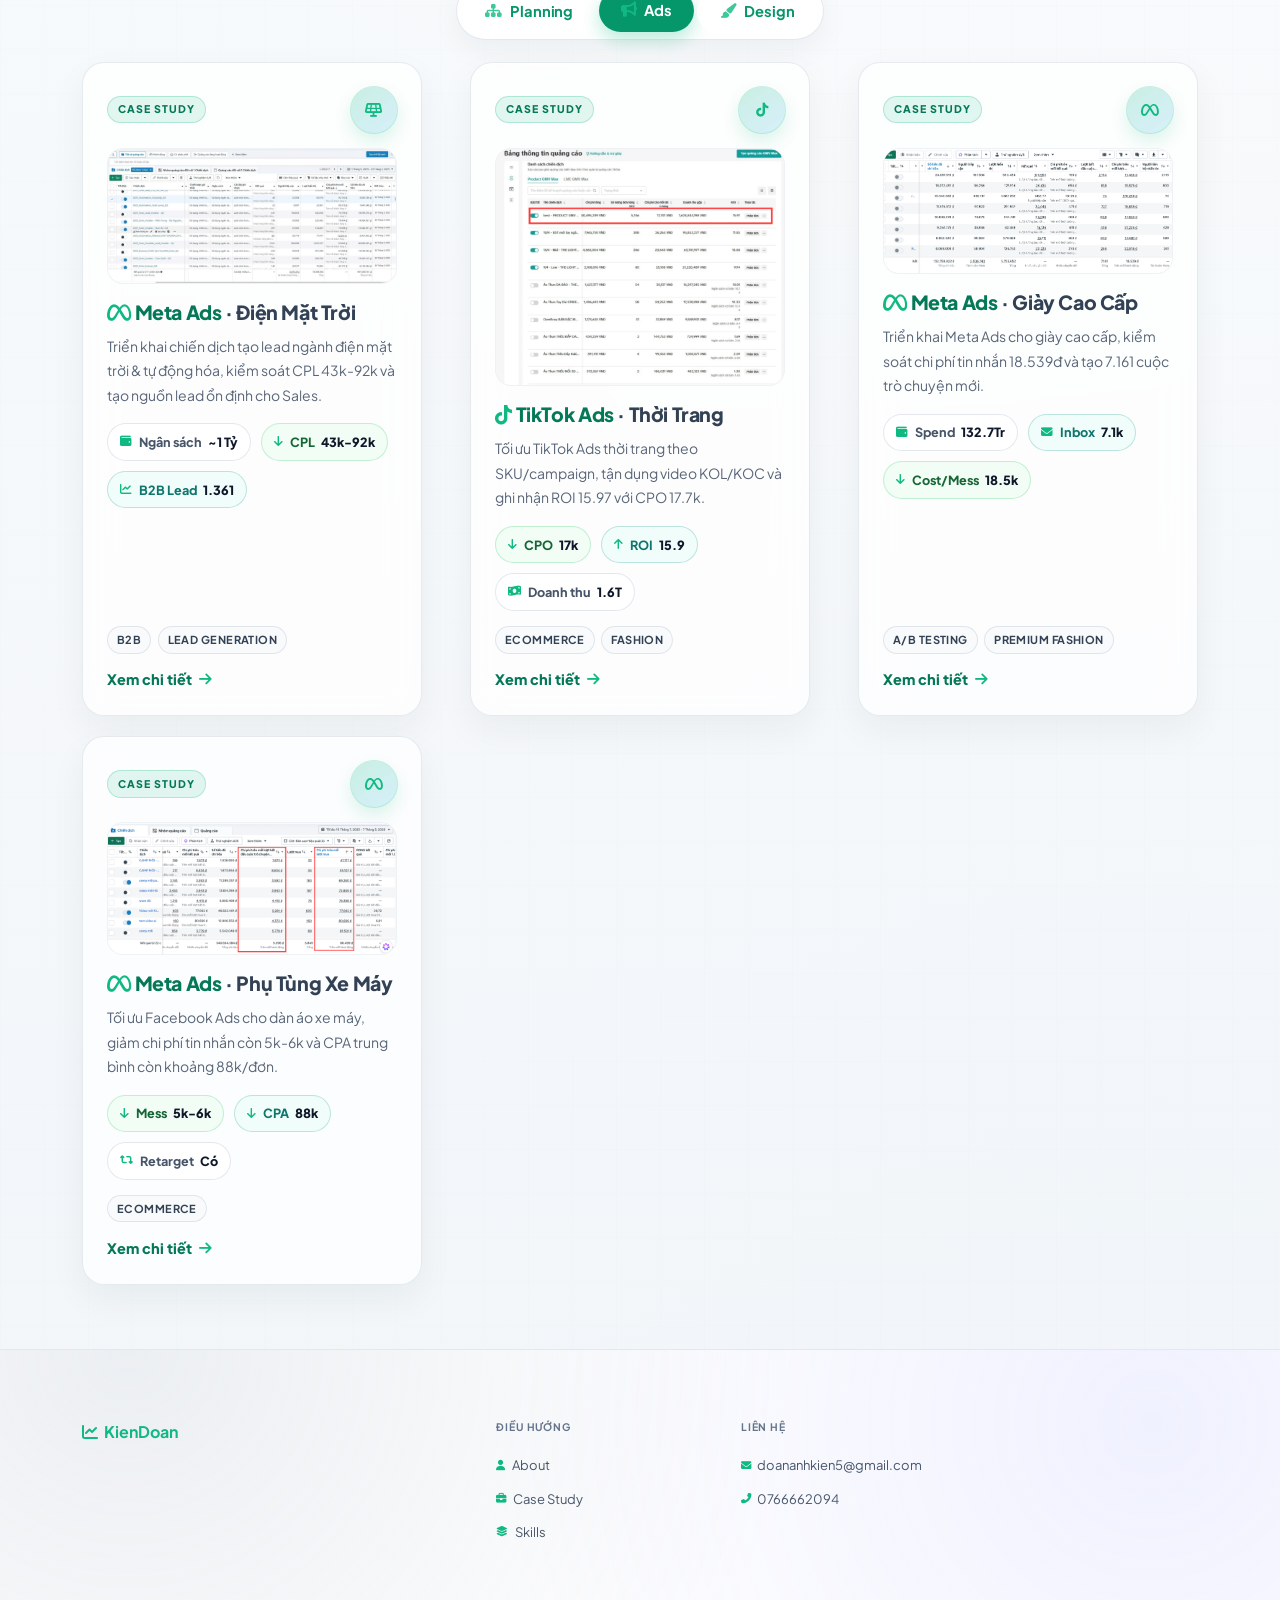
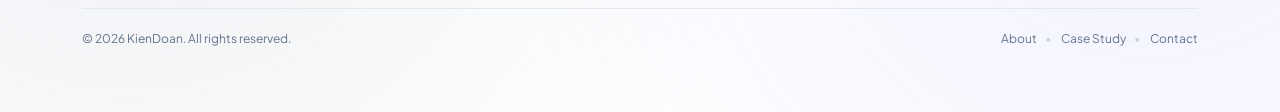
==== commit e5bb6a20: "Update index.html" ====
--- a/index.html
+++ b/index.html
@@ -1784,6 +1784,37 @@
                 overflow-wrap: anywhere;
             }
         }
+
+        .about-compact {
+            padding-bottom: clamp(.75rem, 1.8vw, 1.25rem) !important;
+        }
+
+        .case-study-section {
+            padding-top: clamp(1rem, 2.2vw, 1.6rem) !important;
+            padding-bottom: clamp(2.4rem, 4.5vw, 3.4rem) !important;
+        }
+
+        .case-study-section .section-header {
+            margin-bottom: .75rem !important;
+        }
+
+        .filter-wrapper {
+            margin-bottom: clamp(1rem, 2vw, 1.35rem) !important;
+        }
+
+        .case-study-section .row.g-5 {
+            --bs-gutter-y: 1.25rem;
+        }
+
+        @media (max-width: 767.98px) {
+            .about-compact {
+                padding-bottom: .7rem !important;
+            }
+
+            .case-study-section {
+                padding-top: .85rem !important;
+            }
+        }
     </style>
 </head>
 
@@ -2292,6 +2323,7 @@
                         <li><a href="mailto:doananhkien5@gmail.com"><i
                                     class="fas fa-envelope"></i>doananhkien5@gmail.com</a>
                         </li>
+                        <li><a href="tel:0766662094"><i class="fas fa-phone-alt"></i>0766662094</a></li>
                     </ul>
                 </div>
             </div>
@@ -2486,4 +2518,4 @@
     </script>
 </body>
 
-</html>+</html>
